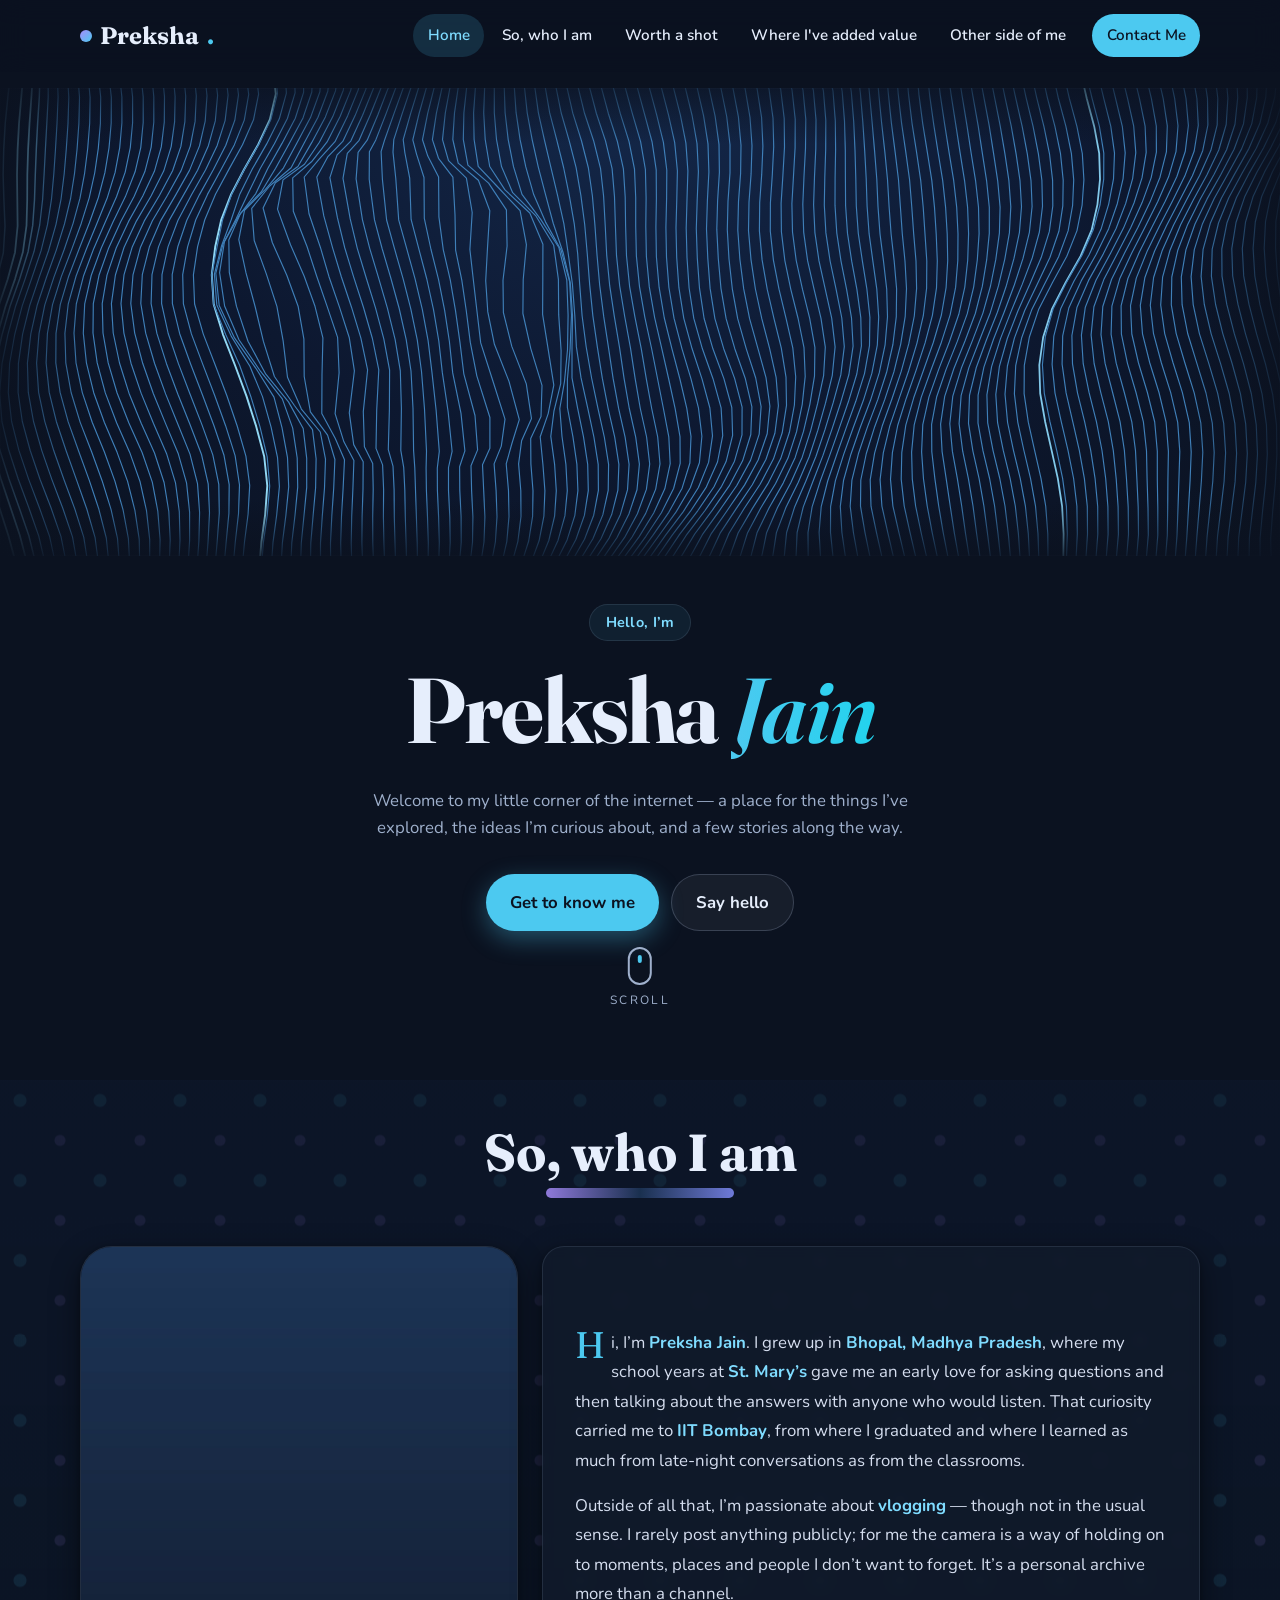
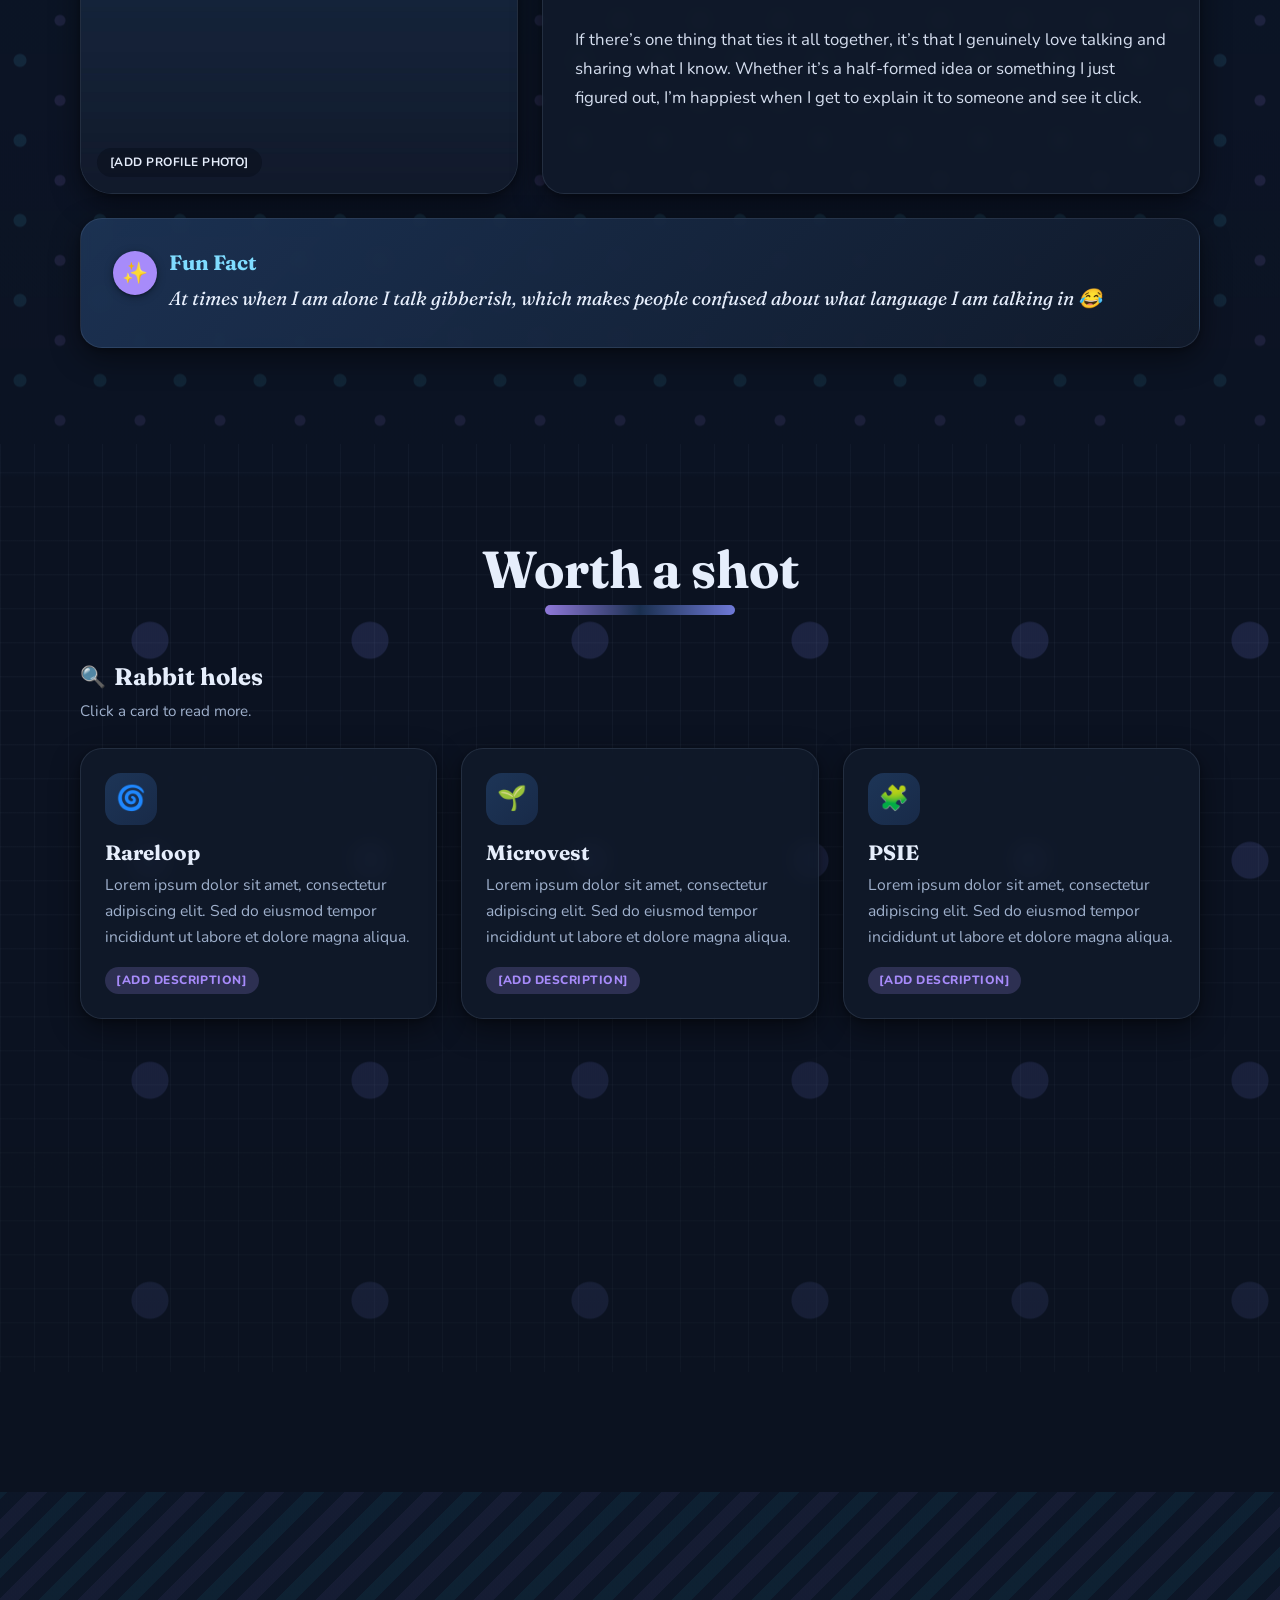
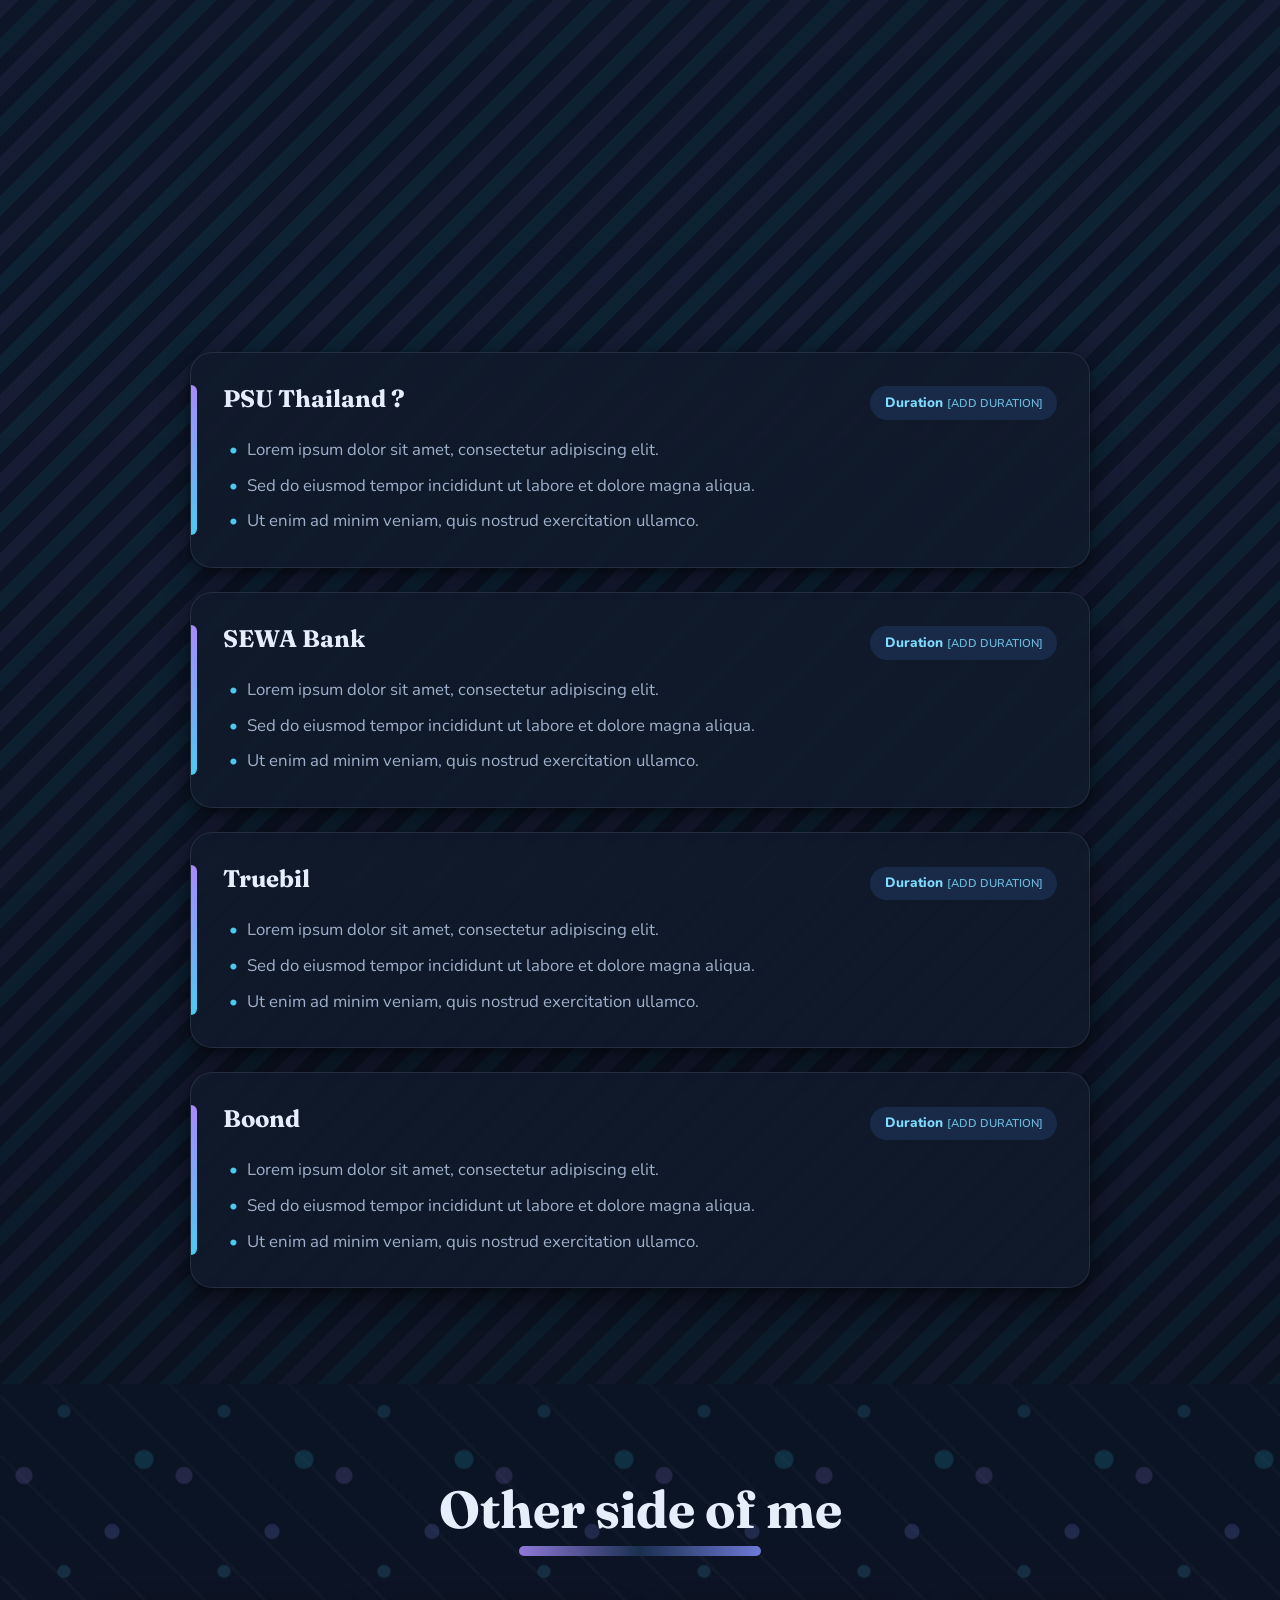
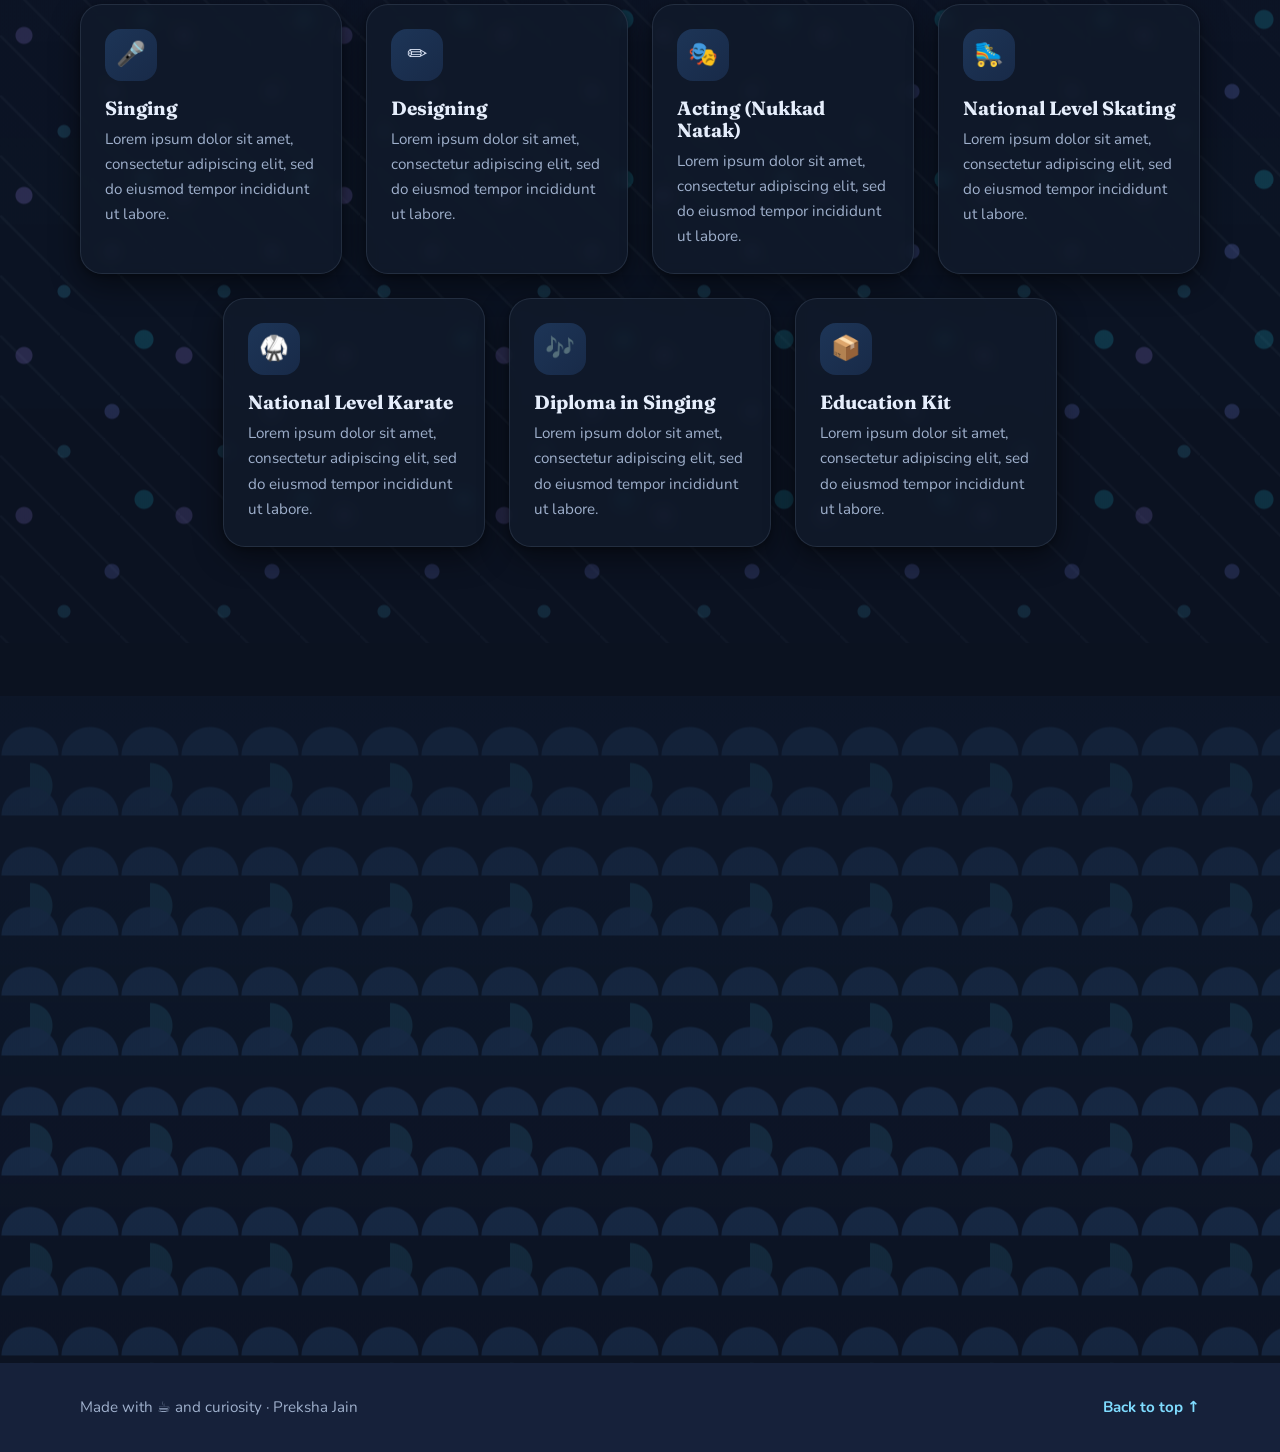
==== index.html @ c7e9fff9 "add changes" ====
<!DOCTYPE html>
<html lang="en" class="no-js">
<head>
  <meta charset="UTF-8" />
  <meta name="viewport" content="width=device-width, initial-scale=1.0" />
  <title>Preksha Jain | Personal Portfolio</title>
  <meta name="description" content="Personal portfolio of Preksha Jain — exploring ideas, experiences, achievements, hobbies, and interests." />
  <meta name="theme-color" content="#0b1220" />

  <!-- Fonts: Fraunces (display) + Nunito (body). Remove these two lines to go fully offline (system fonts are the fallback). -->
  <link rel="preconnect" href="https://fonts.googleapis.com" />
  <link href="https://fonts.googleapis.com/css2?family=Fraunces:ital,opsz,wght@0,9..144,500;0,9..144,700;1,9..144,600&family=Nunito:wght@400;600;700;800&display=swap" rel="stylesheet" />

  <link rel="stylesheet" href="css/style.css" />
</head>
<body>

  <a class="skip-link" href="#about">Skip to content</a>

  <!-- ================= NAVBAR ================= -->
  <header class="navbar" id="navbar">
    <nav class="navbar__inner container" aria-label="Primary">
      <a class="navbar__brand" href="#home">
        <span class="navbar__dot" aria-hidden="true"></span>
        Preksha<span class="navbar__brand-accent">.</span>
      </a>

      <button class="navbar__toggle" id="navToggle" type="button"
              aria-controls="navMenu" aria-expanded="false" aria-label="Open menu">
        <span class="navbar__bar"></span>
        <span class="navbar__bar"></span>
        <span class="navbar__bar"></span>
      </button>

      <ul class="navbar__menu" id="navMenu">
        <li><a class="navbar__link" href="#home">Home</a></li>
        <li><a class="navbar__link" href="#about">So, who I am</a></li>
        <li><a class="navbar__link" href="#startups">Worth a shot</a></li>
        <li><a class="navbar__link" href="#work">Where I've added value</a></li>
        <li><a class="navbar__link" href="#achievements">Other side of me</a></li>
        <li><a class="navbar__link navbar__link--cta" href="#contact">Contact Me</a></li>
      </ul>
    </nav>
  </header>

  <main id="main">

    <!-- ================= HERO ================= -->
    <section class="hero" id="home" aria-labelledby="hero-title">
      <!--
        Interactive wave. The SVG lines are generated + animated by js/script.js
        (module 7). Colour/stroke/density are tunable via CSS variables on .hero-wave.
      -->
      <div class="hero-wave" id="heroWave" aria-hidden="true">
        <svg class="hero-wave__svg" id="heroWaveSvg" preserveAspectRatio="none"></svg>
      </div>

      <div class="hero__content container">
        <p class="hero__eyebrow">Hello, I’m</p>
        <h1 class="hero__title" id="hero-title">Preksha <span class="hero__title-accent">Jain</span></h1>
        <p class="hero__intro">
          <!-- [ADD SHORT INTRODUCTION] -->
          Welcome to my little corner of the internet — a place for the things I’ve explored,
          the ideas I’m curious about, and a few stories along the way.
        </p>
        <div class="hero__actions">
          <a class="btn btn--primary" href="#about">Get to know me</a>
          <a class="btn btn--ghost" href="#contact">Say hello</a>
        </div>
      </div>

      <a class="hero__scroll" href="#about" aria-label="Scroll down to About Me">
        <span class="hero__scroll-mouse" aria-hidden="true"><span></span></span>
        <span class="hero__scroll-text">scroll</span>
      </a>
    </section>

    <!-- ================= ABOUT ================= -->
    <section class="section section--about" id="about" aria-labelledby="about-title">
      <!-- Background: assets/images/about-bg.jpg (CSS pattern fallback underneath) -->
      <div class="section__bg" data-parallax="0.18" aria-hidden="true"></div>

      <div class="container">
        <header class="section__header reveal">
          <h2 class="section__title" id="about-title">So, who I am</h2>
        </header>

        <div class="about__grid">
          <!-- Replace assets/images/profile.jpg with your photo -->
          <figure class="card about__photo reveal">
            <img src="assets/images/profile.jpg" alt="Portrait of Preksha Jain" loading="lazy" />
            <figcaption class="about__photo-tag">[ADD PROFILE PHOTO]</figcaption>
          </figure>

          <div class="card about__details reveal reveal--delay-1">
            <!-- About paragraph. Edit freely; keep it personal rather than resume-like. -->
            <p class="about__para">
              Hi, I’m <strong>Preksha Jain</strong>. I grew up in <strong>Bhopal, Madhya Pradesh</strong>,
              where my school years at <strong>St. Mary’s</strong> gave me an early love for asking questions
              and then talking about the answers with anyone who would listen. That curiosity carried me to
              <strong>IIT Bombay</strong>, from where I graduated and where I learned as much from late-night
              conversations as from the classrooms.
            </p>
            <p class="about__para">
              Outside of all that, I’m passionate about <strong>vlogging</strong> — though not in the usual
              sense. I rarely post anything publicly; for me the camera is a way of holding on to moments,
              places and people I don’t want to forget. It’s a personal archive more than a channel.
            </p>
            <p class="about__para">
              If there’s one thing that ties it all together, it’s that I genuinely love talking and
              sharing what I know. Whether it’s a half-formed idea or something I just figured out, I’m
              happiest when I get to explain it to someone and see it click.
            </p>
          </div>

          <aside class="card about__funfact reveal reveal--delay-2" aria-labelledby="funfact-title">
            <div class="about__funfact-badge" aria-hidden="true">✨</div>
            <h3 class="about__funfact-title" id="funfact-title">Fun Fact</h3>
            <blockquote class="about__funfact-quote">
              At times when I am alone I talk gibberish, which makes people confused about what language I am talking in 😂
            </blockquote>
          </aside>
        </div>
      </div>
    </section>

    <!-- ================= STARTUP IDEAS ================= -->
    <section class="section section--startups" id="startups" aria-labelledby="startups-title">
      <!-- Background: assets/images/startup-bg.jpg -->
      <div class="section__bg" data-parallax="0.18" aria-hidden="true"></div>

      <div class="container">
        <header class="section__header reveal">
          <h2 class="section__title" id="startups-title">Worth a shot</h2>
        </header>

        <!-- A. Explored ideas (expandable) -->
        <div class="startups__group reveal">
          <h3 class="startups__subtitle">
            <span class="startups__subtitle-icon" aria-hidden="true">🔍</span> Rabbit holes
          </h3>
          <p class="startups__hint">Click a card to read more.</p>

          <div class="startups__grid startups__grid--explored" id="exploredGrid">
            <!-- To edit: change the name and the description text below -->
            <article class="card idea-card idea-card--expandable" data-expandable tabindex="0"
                     aria-expanded="false" aria-label="Rareloop — open details">
              <div class="idea-card__emoji" aria-hidden="true">🌀</div>
              <h4 class="idea-card__title">Rareloop</h4>
              <p class="idea-card__desc">
                Lorem ipsum dolor sit amet, consectetur adipiscing elit. Sed do eiusmod tempor incididunt ut labore et dolore magna aliqua.
              </p>
              <p class="idea-card__more">
                <!-- [ADD DESCRIPTION] — extra detail shown only when expanded -->
                Ut enim ad minim veniam, quis nostrud exercitation ullamco laboris nisi ut aliquip ex ea commodo consequat. Duis aute irure dolor in reprehenderit in voluptate velit esse cillum dolore.
              </p>
              <span class="idea-card__tag">[ADD DESCRIPTION]</span>
              <button class="idea-card__close" type="button" aria-label="Close">×</button>
            </article>

            <article class="card idea-card idea-card--expandable" data-expandable tabindex="0"
                     aria-expanded="false" aria-label="Microvest — open details">
              <div class="idea-card__emoji" aria-hidden="true">🌱</div>
              <h4 class="idea-card__title">Microvest</h4>
              <p class="idea-card__desc">
                Lorem ipsum dolor sit amet, consectetur adipiscing elit. Sed do eiusmod tempor incididunt ut labore et dolore magna aliqua.
              </p>
              <p class="idea-card__more">
                Ut enim ad minim veniam, quis nostrud exercitation ullamco laboris nisi ut aliquip ex ea commodo consequat. Duis aute irure dolor in reprehenderit in voluptate velit esse cillum dolore.
              </p>
              <span class="idea-card__tag">[ADD DESCRIPTION]</span>
              <button class="idea-card__close" type="button" aria-label="Close">×</button>
            </article>

            <article class="card idea-card idea-card--expandable" data-expandable tabindex="0"
                     aria-expanded="false" aria-label="PSIE — open details">
              <div class="idea-card__emoji" aria-hidden="true">🧩</div>
              <h4 class="idea-card__title">PSIE</h4>
              <p class="idea-card__desc">
                Lorem ipsum dolor sit amet, consectetur adipiscing elit. Sed do eiusmod tempor incididunt ut labore et dolore magna aliqua.
              </p>
              <p class="idea-card__more">
                Ut enim ad minim veniam, quis nostrud exercitation ullamco laboris nisi ut aliquip ex ea commodo consequat. Duis aute irure dolor in reprehenderit in voluptate velit esse cillum dolore.
              </p>
              <span class="idea-card__tag">[ADD DESCRIPTION]</span>
              <button class="idea-card__close" type="button" aria-label="Close">×</button>
            </article>
          </div>
        </div>

        <!-- B. Curious about (simple hover) -->
        <div class="startups__group reveal reveal--delay-1">
          <h3 class="startups__subtitle">
            <span class="startups__subtitle-icon" aria-hidden="true">💭</span> What if
          </h3>

          <div class="startups__grid startups__grid--curious">
            <article class="card idea-card idea-card--simple">
              <div class="idea-card__emoji" aria-hidden="true">🛸</div>
              <h4 class="idea-card__title">DroneX</h4>
              <p class="idea-card__desc">Lorem ipsum dolor sit amet, consectetur adipiscing elit, sed do eiusmod tempor.</p>
            </article>
            <article class="card idea-card idea-card--simple">
              <div class="idea-card__emoji" aria-hidden="true">🤝</div>
              <h4 class="idea-card__title">Surrogate</h4>
              <p class="idea-card__desc">Lorem ipsum dolor sit amet, consectetur adipiscing elit, sed do eiusmod tempor.</p>
            </article>
            <article class="card idea-card idea-card--simple">
              <div class="idea-card__emoji" aria-hidden="true">⚡</div>
              <h4 class="idea-card__title">Piezo Tiles</h4>
              <p class="idea-card__desc">Lorem ipsum dolor sit amet, consectetur adipiscing elit, sed do eiusmod tempor.</p>
            </article>
            <article class="card idea-card idea-card--simple">
              <div class="idea-card__emoji" aria-hidden="true">🚶‍♀️</div>
              <h4 class="idea-card__title">Walk and Earn</h4>
              <p class="idea-card__desc">Lorem ipsum dolor sit amet, consectetur adipiscing elit, sed do eiusmod tempor.</p>
            </article>
            <article class="card idea-card idea-card--simple">
              <div class="idea-card__emoji" aria-hidden="true">🚗</div>
              <h4 class="idea-card__title">Flying Car</h4>
              <p class="idea-card__desc">Lorem ipsum dolor sit amet, consectetur adipiscing elit, sed do eiusmod tempor.</p>
            </article>
          </div>
        </div>
      </div>

      <!-- Dim overlay for expanded cards -->
      <div class="overlay" id="overlay" hidden></div>
    </section>

    <!-- ================= WORK EXPERIENCE ================= -->
    <section class="section section--work" id="work" aria-labelledby="work-title">
      <!-- Background: assets/images/work-bg.jpg -->
      <div class="section__bg" data-parallax="0.18" aria-hidden="true"></div>

      <div class="container container--narrow">
        <header class="section__header reveal">
          <h2 class="section__title" id="work-title">Where I've added value</h2>
        </header>

        <ol class="work__list">
          <!-- To edit each entry: change the company name, the [ADD DURATION] text, and the bullet points -->
          <li class="card work-card reveal">
            <div class="work-card__head">
              <h3 class="work-card__company">Axxela</h3>
              <span class="work-card__duration">Duration <small>[ADD DURATION]</small></span>
            </div>
            <ul class="work-card__points">
              <li>Lorem ipsum dolor sit amet, consectetur adipiscing elit.</li>
              <li>Sed do eiusmod tempor incididunt ut labore et dolore magna aliqua.</li>
              <li>Ut enim ad minim veniam, quis nostrud exercitation ullamco.</li>
            </ul>
          </li>

          <li class="card work-card reveal reveal--delay-1">
            <div class="work-card__head">
              <h3 class="work-card__company">PSU Thailand ?</h3>
              <span class="work-card__duration">Duration <small>[ADD DURATION]</small></span>
            </div>
            <ul class="work-card__points">
              <li>Lorem ipsum dolor sit amet, consectetur adipiscing elit.</li>
              <li>Sed do eiusmod tempor incididunt ut labore et dolore magna aliqua.</li>
              <li>Ut enim ad minim veniam, quis nostrud exercitation ullamco.</li>
            </ul>
          </li>

          <li class="card work-card reveal reveal--delay-2">
            <div class="work-card__head">
              <h3 class="work-card__company">SEWA Bank</h3>
              <span class="work-card__duration">Duration <small>[ADD DURATION]</small></span>
            </div>
            <ul class="work-card__points">
              <li>Lorem ipsum dolor sit amet, consectetur adipiscing elit.</li>
              <li>Sed do eiusmod tempor incididunt ut labore et dolore magna aliqua.</li>
              <li>Ut enim ad minim veniam, quis nostrud exercitation ullamco.</li>
            </ul>
          </li>

          <li class="card work-card reveal">
            <div class="work-card__head">
              <h3 class="work-card__company">Truebil</h3>
              <span class="work-card__duration">Duration <small>[ADD DURATION]</small></span>
            </div>
            <ul class="work-card__points">
              <li>Lorem ipsum dolor sit amet, consectetur adipiscing elit.</li>
              <li>Sed do eiusmod tempor incididunt ut labore et dolore magna aliqua.</li>
              <li>Ut enim ad minim veniam, quis nostrud exercitation ullamco.</li>
            </ul>
          </li>

          <li class="card work-card reveal reveal--delay-1">
            <div class="work-card__head">
              <h3 class="work-card__company">Boond</h3>
              <span class="work-card__duration">Duration <small>[ADD DURATION]</small></span>
            </div>
            <ul class="work-card__points">
              <li>Lorem ipsum dolor sit amet, consectetur adipiscing elit.</li>
              <li>Sed do eiusmod tempor incididunt ut labore et dolore magna aliqua.</li>
              <li>Ut enim ad minim veniam, quis nostrud exercitation ullamco.</li>
            </ul>
          </li>
        </ol>
      </div>
    </section>

    <!-- ================= ACHIEVEMENTS & HOBBIES ================= -->
    <section class="section section--achievements" id="achievements" aria-labelledby="achievements-title">
      <!-- Background: assets/images/achievements-bg.jpg -->
      <div class="section__bg" data-parallax="0.18" aria-hidden="true"></div>

      <div class="container">
        <header class="section__header reveal">
          <h2 class="section__title" id="achievements-title">Other side of me</h2>
        </header>

        <!-- 7 cards. To edit: change the emoji, title, and the Lorem Ipsum description. -->
        <div class="ach__grid">
          <article class="card ach-card reveal">
            <div class="ach-card__emoji" aria-hidden="true">🎤</div>
            <h3 class="ach-card__title">Singing</h3>
            <p class="ach-card__desc">Lorem ipsum dolor sit amet, consectetur adipiscing elit, sed do eiusmod tempor incididunt ut labore.</p>
          </article>
          <article class="card ach-card reveal reveal--delay-1">
            <div class="ach-card__emoji" aria-hidden="true">✏️</div>
            <h3 class="ach-card__title">Designing</h3>
            <p class="ach-card__desc">Lorem ipsum dolor sit amet, consectetur adipiscing elit, sed do eiusmod tempor incididunt ut labore.</p>
          </article>
          <article class="card ach-card reveal reveal--delay-2">
            <div class="ach-card__emoji" aria-hidden="true">🎭</div>
            <h3 class="ach-card__title">Acting (Nukkad Natak)</h3>
            <p class="ach-card__desc">Lorem ipsum dolor sit amet, consectetur adipiscing elit, sed do eiusmod tempor incididunt ut labore.</p>
          </article>
          <article class="card ach-card reveal">
            <div class="ach-card__emoji" aria-hidden="true">🛼</div>
            <h3 class="ach-card__title">National Level Skating</h3>
            <p class="ach-card__desc">Lorem ipsum dolor sit amet, consectetur adipiscing elit, sed do eiusmod tempor incididunt ut labore.</p>
          </article>
          <article class="card ach-card reveal reveal--delay-1">
            <div class="ach-card__emoji" aria-hidden="true">🥋</div>
            <h3 class="ach-card__title">National Level Karate</h3>
            <p class="ach-card__desc">Lorem ipsum dolor sit amet, consectetur adipiscing elit, sed do eiusmod tempor incididunt ut labore.</p>
          </article>
          <article class="card ach-card reveal reveal--delay-2">
            <div class="ach-card__emoji" aria-hidden="true">🎶</div>
            <h3 class="ach-card__title">Diploma in Singing</h3>
            <p class="ach-card__desc">Lorem ipsum dolor sit amet, consectetur adipiscing elit, sed do eiusmod tempor incididunt ut labore.</p>
          </article>
          <article class="card ach-card reveal">
            <div class="ach-card__emoji" aria-hidden="true">📦</div>
            <h3 class="ach-card__title">Education Kit</h3>
            <p class="ach-card__desc">Lorem ipsum dolor sit amet, consectetur adipiscing elit, sed do eiusmod tempor incididunt ut labore.</p>
          </article>
        </div>
      </div>
    </section>

    <!-- ================= CONTACT ================= -->
    <section class="section section--contact" id="contact" aria-labelledby="contact-title">
      <!-- Background: assets/images/contact-bg.jpg -->
      <div class="section__bg" data-parallax="0.18" aria-hidden="true"></div>

      <div class="container">
        <header class="section__header reveal">
          <h2 class="section__title" id="contact-title">Contact Me</h2>
        </header>

        <!--
          CONTACT PLACEHOLDERS — replace these:
            Phone:     href="tel:+91XXXXXXXXXX"  and the visible "+91-XXXXXXXXXX"
            LinkedIn:  href="#"  -> your LinkedIn URL
            Gmail:     the "to=email@example.com" part of the Gmail compose URL, and the visible text
            Instagram: href="#"  -> your Instagram URL
        -->
        <div class="contact__grid">
          <a class="card contact-card reveal" href="tel:+91XXXXXXXXXX" aria-label="Call Preksha: [ADD CONTACT NUMBER]">
            <span class="contact-card__icon" aria-hidden="true">📞</span>
            <span class="contact-card__title">Contact Number</span>
            <span class="contact-card__value">+91-8962330329</span>
            <span class="contact-card__cta">Call me <span aria-hidden="true">→</span></span>
          </a>

          <a class="card contact-card reveal reveal--delay-1" href="#" target="_blank" rel="noopener noreferrer"
             data-placeholder-link aria-label="LinkedIn profile: [ADD LINKEDIN URL]">
            <span class="contact-card__icon contact-card__icon--linkedin" aria-hidden="true">in</span>
            <span class="contact-card__title">LinkedIn</span>
            <span class="contact-card__value">https://www.linkedin.com/in/preksha0369/</span>
            <span class="contact-card__cta">View Profile <span aria-hidden="true">→</span></span>
          </a>

          <a class="card contact-card reveal reveal--delay-1" target="_blank" rel="noopener noreferrer"
             href="https://mail.google.com/mail/?view=cm&fs=1&to=prekshajain0369@gmail.com&su=Hello%20Preksha"
             <!-- data-mailto="mailto:prekshajain0369@gmail.com?subject=Hello%20Preksha"  -->
             aria-label="Email Preksha: [ADD EMAIL]">
            <span class="contact-card__icon" aria-hidden="true">✉️</span>
            <span class="contact-card__title">Gmail</span>
            <span class="contact-card__value">prekshajain0369@gmail.com</span>
            <span class="contact-card__cta">Write to me <span aria-hidden="true">→</span></span>
          </a>

          <a class="card contact-card reveal reveal--delay-2" href="#" target="_blank" rel="noopener noreferrer"
             data-placeholder-link aria-label="Instagram profile: [ADD INSTAGRAM URL]">
            <span class="contact-card__icon contact-card__icon--instagram" aria-hidden="true">◎</span>
            <span class="contact-card__title">Instagram</span>
            <span class="contact-card__value">https://www.instagram.com/prekshajain.0369</span>
            <span class="contact-card__cta">View Profile <span aria-hidden="true">→</span></span>
          </a>
        </div>
      </div>
    </section>

  </main>

  <footer class="footer">
    <div class="container footer__inner">
      <p>Made with <span aria-hidden="true">☕</span><span class="sr-only">coffee</span> and curiosity · Preksha Jain</p>
      <a class="footer__top" href="#home">Back to top ↑</a>
    </div>
  </footer>

  <script src="js/script.js"></script>
</body>
</html>
---- css/style.css ----
/* =========================================================
   Preksha Jain — Personal Portfolio
   style.css

   Table of contents
   1. Design tokens (CSS variables)
   2. Base / reset
   3. Utilities (container, card, buttons, reveal)
   4. Navbar
   5. Hero
   6. Sections + backgrounds (patterns + image slots)
   7. About
   8. Startup Ideas (incl. expanded card + overlay)
   9. Work Experience
   10. Achievements & Hobbies
   11. Contact
   12. Footer
   13. Responsive
   14. Reduced motion
   ========================================================= */


/* ---------------------------------------------------------
   1. DESIGN TOKENS
   Change colors / spacing / radii here to re-theme the site.
   --------------------------------------------------------- */
:root {
  /* Cold, dark palette (variable names kept for compatibility) */
  --cream:        #0b1220;   /* page background: deep navy */
  --offwhite:     #111a2b;   /* solid surface */
  --beige:        #16213a;   /* raised surface / footer */
  --peach:        #1d3557;   /* soft accent fill */
  --peach-soft:   #182a48;   /* softer accent fill */
  --terracotta:   #4cc9f0;   /* primary accent: icy cyan */
  --terracotta-d: #7fdcff;   /* accent, lighter (for text on dark) */
  --yellow:       #a78bfa;   /* secondary accent: soft violet */
  --orange:       #22d3ee;   /* teal-cyan */
  --pink:         #818cf8;   /* periwinkle */
  --brown:        #e6eefc;   /* heading text: frost white */
  --brown-soft:   #9fb0cc;   /* muted text: steel blue-grey */
  --ink:          #d5deef;   /* body text */

  /* Semantic */
  --bg:            var(--cream);
  --surface:       rgba(17, 26, 43, 0.86);
  --surface-solid: var(--offwhite);
  --text:          var(--ink);
  --text-muted:    var(--brown-soft);
  --accent:        var(--terracotta);
  --accent-2:      var(--yellow);
  --accent-3:      var(--pink);
  --border:        rgba(159, 176, 204, 0.14);

  /* Shadows (deep, cool) */
  --shadow-sm: 0 2px 8px rgba(0, 0, 0, 0.35), 0 1px 2px rgba(0, 0, 0, 0.3);
  --shadow-md: 0 10px 30px rgba(0, 0, 0, 0.45), 0 2px 6px rgba(0, 0, 0, 0.3);
  --shadow-lg: 0 24px 60px rgba(0, 0, 0, 0.6), 0 0 0 1px rgba(76, 201, 240, 0.12);

  /* Shape */
  --radius-sm: 12px;
  --radius:    22px;
  --radius-lg: 32px;
  --radius-pill: 999px;

  /* Spacing scale */
  --space-1: 0.25rem;
  --space-2: 0.5rem;
  --space-3: 0.75rem;
  --space-4: 1rem;
  --space-5: 1.5rem;
  --space-6: 2rem;
  --space-7: 3rem;
  --space-8: 4.5rem;
  --space-9: 6rem;

  /* Layout */
  --container: 1120px;
  --container-narrow: 900px;
  --nav-height: 72px;

  /* Type */
  --font-display: "Fraunces", "Georgia", "Times New Roman", serif;
  --font-body:    "Nunito", system-ui, -apple-system, "Segoe UI", Roboto, sans-serif;

  /* Motion */
  --ease: cubic-bezier(0.22, 1, 0.36, 1);
  --dur-fast: 180ms;
  --dur: 320ms;
  --dur-slow: 600ms;
}


/* ---------------------------------------------------------
   2. BASE
   --------------------------------------------------------- */
*, *::before, *::after { box-sizing: border-box; }

html {
  scroll-behavior: smooth;
  /* keeps sticky navbar from covering section headings on anchor jumps */
  scroll-padding-top: calc(var(--nav-height) + 12px);
  -webkit-text-size-adjust: 100%;
}

body {
  margin: 0;
  font-family: var(--font-body);
  font-size: 1.05rem;
  line-height: 1.65;
  color: var(--text);
  background: var(--bg);
  overflow-x: hidden; /* guards against any parallax overshoot */
}

img { max-width: 100%; display: block; }
a { color: inherit; text-decoration: none; }
ul, ol { margin: 0; padding: 0; }
h1, h2, h3, h4 { margin: 0; font-family: var(--font-display); line-height: 1.15; color: var(--brown); }
p { margin: 0; }
button { font: inherit; color: inherit; cursor: pointer; }

:focus-visible {
  outline: 3px solid var(--terracotta);
  outline-offset: 3px;
  border-radius: 6px;
}

.sr-only {
  position: absolute; width: 1px; height: 1px; padding: 0; margin: -1px;
  overflow: hidden; clip: rect(0, 0, 0, 0); white-space: nowrap; border: 0;
}

.skip-link {
  position: absolute; top: -100px; left: var(--space-4);
  background: var(--accent); color: #0b1220; padding: 0.6rem 1rem;
  border-radius: var(--radius-sm); z-index: 1000;
}
.skip-link:focus { top: var(--space-4); }


/* ---------------------------------------------------------
   3. UTILITIES
   --------------------------------------------------------- */
.container {
  width: min(100% - 2 * var(--space-5), var(--container));
  margin-inline: auto;
}
.container--narrow { max-width: var(--container-narrow); }

.card {
  background: var(--surface);
  border: 1px solid var(--border);
  border-radius: var(--radius);
  box-shadow: var(--shadow-md);
  backdrop-filter: blur(6px);
  -webkit-backdrop-filter: blur(6px);
}

.btn {
  display: inline-flex; align-items: center; gap: 0.5rem;
  padding: 0.85rem 1.5rem;
  border-radius: var(--radius-pill);
  font-weight: 700;
  transition: transform var(--dur) var(--ease), box-shadow var(--dur) var(--ease), background var(--dur);
}
.btn:hover { transform: translateY(-2px); }
.btn--primary {
  background: var(--accent); color: #0b1220;
  box-shadow: 0 8px 24px rgba(76, 201, 240, 0.35);
}
.btn--primary:hover { background: var(--terracotta-d); color: #0b1220; }
.btn--ghost {
  background: rgba(255, 255, 255, 0.05); color: var(--brown);
  border: 1.5px solid rgba(159, 176, 204, 0.25);
}
.btn--ghost:hover { background: rgba(255, 255, 255, 0.10); }

/* Fade-in on scroll (toggled by IntersectionObserver in script.js) */
.reveal {
  opacity: 0;
  transform: translateY(26px);
  transition: opacity var(--dur-slow) var(--ease), transform var(--dur-slow) var(--ease);
}
.reveal--delay-1 { transition-delay: 90ms; }
.reveal--delay-2 { transition-delay: 180ms; }
.reveal.is-visible { opacity: 1; transform: none; }
/* If JS fails, still show content */
.no-js .reveal { opacity: 1; transform: none; }


/* ---------------------------------------------------------
   4. NAVBAR
   --------------------------------------------------------- */
.navbar {
  position: fixed; inset: 0 0 auto 0;
  height: var(--nav-height);
  z-index: 900;
  background: rgba(11, 18, 32, 0.6);
  backdrop-filter: blur(14px);
  -webkit-backdrop-filter: blur(14px);
  border-bottom: 1px solid transparent;
  transition: background var(--dur), box-shadow var(--dur), border-color var(--dur);
}
.navbar.is-scrolled {
  background: rgba(11, 18, 32, 0.88);
  border-bottom-color: var(--border);
  box-shadow: var(--shadow-sm);
}
.navbar__inner {
  height: 100%;
  display: flex; align-items: center; justify-content: space-between; gap: var(--space-4);
}
.navbar__brand {
  font-family: var(--font-display); font-weight: 700; font-size: 1.5rem;
  color: var(--brown); display: inline-flex; align-items: center; gap: 0.5rem;
}
.navbar__dot {
  width: 12px; height: 12px; border-radius: 50%;
  background: linear-gradient(135deg, var(--yellow), var(--terracotta));
}
.navbar__brand-accent { color: var(--accent); }

.navbar__menu {
  display: flex; align-items: center; gap: 0.25rem; list-style: none;
}
.navbar__link {
  display: inline-block; padding: 0.55rem 0.9rem;
  border-radius: var(--radius-pill);
  font-weight: 600; font-size: 0.95rem; color: var(--brown);
  transition: background var(--dur-fast), color var(--dur-fast);
}
.navbar__link:hover { background: rgba(76, 201, 240, 0.10); }
.navbar__link.is-active { background: rgba(76, 201, 240, 0.16); color: var(--terracotta-d); }
.navbar__link--cta {
  background: var(--accent); color: #0b1220; margin-left: 0.5rem;
}
.navbar__link--cta:hover, .navbar__link--cta.is-active { background: var(--terracotta-d); color: #0b1220; }

/* Hamburger (hidden on desktop) */
.navbar__toggle {
  display: none;
  width: 44px; height: 44px; padding: 0;
  border: 0; border-radius: var(--radius-sm);
  background: rgba(255,255,255,0.06);
  flex-direction: column; align-items: center; justify-content: center; gap: 5px;
}
.navbar__bar {
  width: 22px; height: 2.5px; border-radius: 2px; background: var(--brown);
  transition: transform var(--dur) var(--ease), opacity var(--dur);
}
.navbar__toggle[aria-expanded="true"] .navbar__bar:nth-child(1) { transform: translateY(7.5px) rotate(45deg); }
.navbar__toggle[aria-expanded="true"] .navbar__bar:nth-child(2) { opacity: 0; }
.navbar__toggle[aria-expanded="true"] .navbar__bar:nth-child(3) { transform: translateY(-7.5px) rotate(-45deg); }


/* ---------------------------------------------------------
   5. HERO
   --------------------------------------------------------- */
.hero {
  position: relative;
  min-height: 100svh;
  display: flex; flex-direction: column; align-items: center;
  /* navbar sits above; wave starts right under it */
  padding: calc(var(--nav-height) + var(--space-4)) 0 var(--space-9);
  overflow: hidden;
  isolation: isolate;
  background: var(--cream);
}

/* --- Interactive wave (lines are generated by JS) --- */
.hero-wave {
  /* Tunables read by js/script.js */
  --wave-stroke: #3f7fb8;     /* cold steel blue — clear on navy */
  --wave-stroke-hi: #9fe8ff;  /* icy cyan glow for random bright lines / travellers */
  --wave-stroke-width: 1.15;
  --wave-events: 1;           /* random ripples/dark lines/travellers: 0 = off, 2 = busier */
  --wave-gap-x: 10;         /* px between lines (desktop) */
  --wave-gap-y: 28;         /* px between points along a line */
  --wave-motion: 1;         /* continuous-motion amplitude multiplier */

  position: relative;
  width: 100%;              /* full-bleed, edge to edge */
  height: clamp(280px, 52vh, 620px);
  overflow: hidden;
  background: radial-gradient(ellipse at 50% 0%, #14284a 0%, #0d1830 55%, #0b1220 100%);
  box-shadow: inset 0 0 0 1px rgba(159,176,204,0.08);
  cursor: crosshair;
  touch-action: pan-y; /* don't block vertical scrolling on touch */
}
.hero-wave__svg {
  position: absolute; inset: 0;
  width: 100%; height: 100%;
  display: block;
  fill: none;
  stroke: var(--wave-stroke);
  stroke-width: var(--wave-stroke-width);
  stroke-linecap: round;
  stroke-linejoin: round;
}
.hero-wave__line { transition: stroke 260ms linear, stroke-width 260ms linear; }
/* soft fade at the edges so the lines don't end abruptly */
.hero-wave::after {
  content: "";
  position: absolute; inset: 0; pointer-events: none;
  background:
    linear-gradient(90deg, rgba(11,18,32,0.9), transparent 7%, transparent 93%, rgba(11,18,32,0.9)),
    linear-gradient(180deg, rgba(11,18,32,0.7), transparent 12%, transparent 88%, rgba(11,18,32,0.85));
}

.hero__content {
  text-align: center; max-width: 760px;
  margin-top: var(--space-7);
}
.hero__eyebrow {
  display: inline-block; padding: 0.35rem 1rem;
  border-radius: var(--radius-pill);
  background: rgba(76,201,240,0.08); border: 1px solid var(--border);
  font-weight: 700; font-size: 0.9rem; color: var(--terracotta-d);
  letter-spacing: 0.02em;
}
.hero__title {
  font-size: clamp(3rem, 8vw, 5.75rem);
  font-weight: 700; margin-top: var(--space-4);
  letter-spacing: -0.02em;
}
.hero__title-accent {
  font-style: italic; font-weight: 600;
  background: linear-gradient(90deg, var(--terracotta), var(--orange));
  -webkit-background-clip: text; background-clip: text; color: transparent;
}
.hero__tagline {
  margin-top: var(--space-3);
  font-family: var(--font-display); font-style: italic;
  font-size: clamp(1.15rem, 2.4vw, 1.5rem); color: var(--brown-soft);
}
.hero__intro {
  margin: var(--space-5) auto 0; max-width: 560px; color: var(--text-muted);
}
.hero__actions {
  margin-top: var(--space-6); display: flex; gap: var(--space-3); justify-content: center; flex-wrap: wrap;
}

.hero__scroll {
  position: absolute; bottom: var(--space-4); left: 50%; transform: translateX(-50%);
  display: flex; flex-direction: column; align-items: center; gap: 0.4rem;
  color: var(--brown-soft); font-size: 0.75rem; letter-spacing: 0.2em; text-transform: uppercase;
}
.hero__scroll-mouse {
  width: 24px; height: 38px; border: 2px solid var(--brown-soft); border-radius: 14px;
  display: flex; justify-content: center; padding-top: 6px;
}
.hero__scroll-mouse span {
  width: 4px; height: 8px; border-radius: 2px; background: var(--terracotta);
  animation: scroll-dot 1.6s var(--ease) infinite;
}
@keyframes scroll-dot {
  0%   { transform: translateY(0); opacity: 1; }
  70%  { transform: translateY(12px); opacity: 0; }
  100% { transform: translateY(0); opacity: 0; }
}


/* ---------------------------------------------------------
   6. SECTIONS + BACKGROUNDS
   Each section has a .section__bg layer that:
     - shows a CSS-generated pattern as fallback, and
     - loads an image from assets/images/*-bg.jpg on top (via background-image).
   Replace the jpgs to change the look; the pattern remains beneath as a safety net.
   --------------------------------------------------------- */
.section {
  position: relative;
  padding: var(--space-9) 0;
  min-height: 80vh;
  overflow: hidden;
  isolation: isolate;
}
.section__bg {
  position: absolute; inset: -14% 0;   /* oversize so parallax never reveals gaps */
  z-index: -1;
  background-size: 480px 480px, auto;
  background-repeat: repeat;
  will-change: transform;
}
/* Readability veil on top of every background */
.section__bg::after {
  content: "";
  position: absolute; inset: 0;
  background: linear-gradient(180deg, rgba(11,18,32,0.55), rgba(11,18,32,0.3) 50%, rgba(11,18,32,0.55));
}

.section__header {
  display: flex; flex-direction: column; align-items: center;
  text-align: center; margin-bottom: var(--space-7);
}
.section__kicker {
  display: inline-block; margin-bottom: var(--space-3);
  /* always on its own line above the title */
  align-self: center;
  padding: 0.3rem 0.9rem; border-radius: var(--radius-pill);
  background: rgba(76,201,240,0.08); border: 1px solid var(--border);
  font-size: 0.8rem; font-weight: 800; letter-spacing: 0.08em; text-transform: uppercase;
  color: var(--terracotta-d);
}
.section__title {
  font-size: clamp(2.1rem, 5vw, 3.25rem);
  font-weight: 700;
  position: relative; display: inline-block;
}
/* playful underline scribble */
.section__title::after {
  content: "";
  display: block; height: 10px; margin: 0.35rem auto 0; width: 60%;
  border-radius: var(--radius-pill);
  background: linear-gradient(90deg, var(--yellow), var(--peach), var(--pink));
  opacity: 0.85;
}
.section__lead { margin-top: var(--space-4); color: var(--text-muted); }

/*
   Layer order (first = on top): CSS pattern(s) ... then the image at the bottom.
   The shipped *-bg.jpg files are plain warm gradients, so the patterns show through.
   To use ONLY your photo/pattern image, add the class "section__bg--image-only"
   to that section's .section__bg div in index.html.
*/

/* --- About: soft polka dots (peach) --- */
.section--about .section__bg {
  background-color: #0e1a30;
  background-image:
    radial-gradient(circle at 20px 20px, rgba(76,201,240,0.16) 6px, transparent 7px),
    radial-gradient(circle at 60px 60px, rgba(167,139,250,0.18) 5px, transparent 6px),
    url("../assets/images/about-bg.jpg");
  background-size: 80px 80px, 80px 80px, cover;
  background-position: 0 0, 0 0, center;
}
.section--about .section__bg--image-only { background-image: url("../assets/images/about-bg.jpg"); background-size: cover; background-position: center; }

/* --- Startups: hand-drawn grid / notebook paper --- */
.section--startups .section__bg {
  background-color: #0c1526;
  background-image:
    linear-gradient(rgba(159,176,204,0.08) 1px, transparent 1px),
    linear-gradient(90deg, rgba(159,176,204,0.08) 1px, transparent 1px),
    radial-gradient(circle, rgba(129,140,248,0.22) 18px, transparent 19px),
    url("../assets/images/startup-bg.jpg");
  background-size: 34px 34px, 34px 34px, 220px 220px, cover;
  background-position: 0 0, 0 0, 40px 60px, center;
}
.section--startups .section__bg--image-only { background-image: url("../assets/images/startup-bg.jpg"); background-size: cover; background-position: center; }

/* --- Work: diagonal candy stripes --- */
.section--work .section__bg {
  background-color: #101c33;
  background-image:
    repeating-linear-gradient(135deg,
      rgba(34,211,238,0.10) 0 14px,
      transparent 14px 28px,
      rgba(167,139,250,0.10) 28px 42px,
      transparent 42px 56px),
    url("../assets/images/work-bg.jpg");
  background-size: auto, cover;
  background-position: 0 0, center;
}
.section--work .section__bg--image-only { background-image: url("../assets/images/work-bg.jpg"); background-size: cover; background-position: center; }

/* --- Achievements: confetti / gift wrap --- */
.section--achievements .section__bg {
  background-color: #0d182c;
  background-image:
    radial-gradient(circle at 15% 25%, rgba(167,139,250,0.3) 8px, transparent 9px),
    radial-gradient(circle at 70% 60%, rgba(129,140,248,0.32) 7px, transparent 8px),
    radial-gradient(circle at 40% 85%, rgba(76,201,240,0.25) 6px, transparent 7px),
    radial-gradient(circle at 90% 15%, rgba(34,211,238,0.28) 9px, transparent 10px),
    linear-gradient(45deg, transparent 48%, rgba(159,176,204,0.07) 49%, rgba(159,176,204,0.07) 51%, transparent 52%),
    url("../assets/images/achievements-bg.jpg");
  background-size: 160px 160px, 160px 160px, 160px 160px, 160px 160px, 60px 60px, cover;
  background-position: 0 0, 0 0, 0 0, 0 0, 0 0, center;
}
.section--achievements .section__bg--image-only { background-image: url("../assets/images/achievements-bg.jpg"); background-size: cover; background-position: center; }

/* --- Contact: soft wavy scallops --- */
.section--contact .section__bg {
  background-color: #0f1b31;
  background-image:
    radial-gradient(circle at 50% 100%, rgba(29,53,87,0.9) 28px, transparent 29px),
    radial-gradient(circle at 0% 50%, rgba(76,201,240,0.18) 22px, transparent 23px),
    url("../assets/images/contact-bg.jpg");
  background-size: 60px 60px, 120px 120px, cover;
  background-position: 0 0, 30px 30px, center;
}
.section--contact .section__bg--image-only { background-image: url("../assets/images/contact-bg.jpg"); background-size: cover; background-position: center; }


/* ---------------------------------------------------------
   7. ABOUT
   Grid: [photo | details] on top, [fun fact] spanning below.
   --------------------------------------------------------- */
.about__grid {
  display: grid;
  grid-template-columns: minmax(260px, 2fr) 3fr;
  gap: var(--space-5);
}
.about__photo {
  margin: 0; position: relative; overflow: hidden;
  border-radius: var(--radius-lg);
  aspect-ratio: 4 / 5;
  transform: rotate(-1.5deg);
  transition: transform var(--dur) var(--ease);
}
.about__photo:hover { transform: rotate(0deg) scale(1.01); }
.about__photo img { width: 100%; height: 100%; object-fit: cover; }
.about__photo-tag {
  position: absolute; bottom: var(--space-4); left: var(--space-4);
  padding: 0.3rem 0.8rem; border-radius: var(--radius-pill);
  background: rgba(11,18,32,0.75); color: var(--brown); font-size: 0.75rem; font-weight: 700;
  letter-spacing: 0.04em;
}
.about__details { padding: var(--space-6); display: flex; flex-direction: column; justify-content: center; }
.about__para { color: var(--text); font-size: 1.05rem; line-height: 1.75; }
.about__para + .about__para { margin-top: var(--space-4); }
.about__para strong { color: var(--terracotta-d); font-weight: 700; }
.about__para:first-child::first-letter {
  font-family: var(--font-display); font-size: 2.2em; line-height: 0.9;
  float: left; padding-right: 0.15em; color: var(--accent);
}

.about__funfact {
  grid-column: 1 / -1;
  position: relative;
  padding: var(--space-6) var(--space-6) var(--space-6) calc(var(--space-6) + 56px);
  background: linear-gradient(135deg, rgba(29,53,87,0.9), rgba(17,26,43,0.95));
}
.about__funfact-badge {
  position: absolute; left: var(--space-6); top: var(--space-6);
  width: 44px; height: 44px; border-radius: 50%;
  display: grid; place-items: center; font-size: 1.3rem;
  background: var(--yellow); box-shadow: var(--shadow-sm);
}
.about__funfact-title { font-size: 1.3rem; color: var(--terracotta-d); }
.about__funfact-quote {
  margin: var(--space-2) 0 0; font-family: var(--font-display);
  font-style: italic; font-size: 1.2rem; color: var(--brown);
}


/* ---------------------------------------------------------
   8. STARTUP IDEAS
   --------------------------------------------------------- */
.startups__group + .startups__group { margin-top: var(--space-8); }
.startups__subtitle {
  font-size: 1.5rem; display: flex; align-items: center; gap: 0.5rem;
  margin-bottom: var(--space-2);
}
.startups__subtitle-icon { font-size: 1.3rem; }
.startups__hint { color: var(--text-muted); font-size: 0.95rem; margin-bottom: var(--space-5); }

.startups__grid { display: grid; gap: var(--space-5); }
.startups__grid--explored { grid-template-columns: repeat(3, 1fr); }
.startups__grid--curious  { grid-template-columns: repeat(5, 1fr); margin-top: var(--space-5); }

.idea-card {
  position: relative;
  padding: var(--space-5);
  transition: transform var(--dur) var(--ease), box-shadow var(--dur) var(--ease);
}
.idea-card__emoji {
  width: 52px; height: 52px; border-radius: 16px;
  display: grid; place-items: center; font-size: 1.5rem;
  background: linear-gradient(135deg, var(--peach), var(--peach-soft));
  margin-bottom: var(--space-4);
}
.idea-card__title { font-size: 1.3rem; margin-bottom: var(--space-2); }
.idea-card__desc { color: var(--text-muted); font-size: 0.98rem; }
.idea-card__more { display: none; margin-top: var(--space-4); color: var(--text); }
.idea-card__tag {
  display: inline-block; margin-top: var(--space-4);
  padding: 0.25rem 0.7rem; border-radius: var(--radius-pill);
  background: rgba(167,139,250,0.2); color: var(--yellow);
  font-size: 0.75rem; font-weight: 800; letter-spacing: 0.04em;
}
.idea-card__close {
  display: none;
  position: absolute; top: var(--space-4); right: var(--space-4);
  width: 40px; height: 40px; border: 0; border-radius: 50%;
  background: var(--beige); color: var(--brown);
  font-size: 1.6rem; line-height: 1;
  transition: background var(--dur-fast), transform var(--dur-fast);
}
.idea-card__close:hover { background: var(--peach); transform: rotate(90deg); }

/* Simple (Curious About) cards — hover lift only */
.idea-card--simple:hover {
  transform: translateY(-6px) scale(1.02);
  box-shadow: var(--shadow-lg);
}

/* Expandable cards — small lift on hover, full expand when .is-expanded */
.idea-card--expandable { cursor: pointer; }
.idea-card--expandable:hover:not(.is-expanded) {
  transform: translateY(-6px);
  box-shadow: var(--shadow-lg);
}

/* The expanded state: card becomes fixed, centered, larger. */
.idea-card--expandable.is-expanded {
  position: fixed;
  top: 50%; left: 50%;
  transform: translate(-50%, -50%);
  width: min(92vw, 640px);
  max-height: min(86vh, 720px);
  overflow: auto;
  z-index: 960;
  padding: var(--space-7);
  background: var(--surface-solid);
  box-shadow: var(--shadow-lg);
  cursor: default;
  animation: card-pop var(--dur) var(--ease);
}
.idea-card--expandable.is-expanded .idea-card__title { font-size: 2rem; }
.idea-card--expandable.is-expanded .idea-card__desc { font-size: 1.05rem; }
.idea-card--expandable.is-expanded .idea-card__more { display: block; }
.idea-card--expandable.is-expanded .idea-card__close { display: grid; place-items: center; }
@keyframes card-pop {
  from { opacity: 0; transform: translate(-50%, -46%) scale(0.94); }
  to   { opacity: 1; transform: translate(-50%, -50%) scale(1); }
}
/* Keep the grid from collapsing while a card is fixed-positioned */
.idea-card__ghost {
  visibility: hidden;
  border-radius: var(--radius);
}

.overlay {
  position: fixed; inset: 0; z-index: 950;
  background: rgba(3, 7, 15, 0.7);
  backdrop-filter: blur(3px);
  -webkit-backdrop-filter: blur(3px);
  opacity: 0;
  transition: opacity var(--dur) var(--ease);
}
.overlay.is-visible { opacity: 1; }
.overlay[hidden] { display: none; }


/* ---------------------------------------------------------
   9. WORK EXPERIENCE
   --------------------------------------------------------- */
.work__list { list-style: none; display: grid; gap: var(--space-5); }
.work-card {
  padding: var(--space-6);
  position: relative;
  transition: transform var(--dur) var(--ease), box-shadow var(--dur) var(--ease);
}
.work-card::before {
  /* accent tab on the left edge */
  content: "";
  position: absolute; left: 0; top: var(--space-6); bottom: var(--space-6);
  width: 6px; border-radius: 0 6px 6px 0;
  background: linear-gradient(180deg, var(--yellow), var(--terracotta));
}
.work-card:hover { transform: translateX(4px); box-shadow: var(--shadow-lg); }
.work-card__head {
  display: flex; align-items: baseline; justify-content: space-between; gap: var(--space-4);
  flex-wrap: wrap; margin-bottom: var(--space-4);
}
.work-card__company { font-size: 1.5rem; }
.work-card__duration {
  padding: 0.35rem 0.9rem; border-radius: var(--radius-pill);
  background: var(--peach-soft); color: var(--terracotta-d);
  font-weight: 800; font-size: 0.85rem; white-space: nowrap;
}
.work-card__duration small { font-weight: 600; opacity: 0.8; }
.work-card__points { list-style: none; display: grid; gap: 0.5rem; color: var(--text-muted); }
.work-card__points li { position: relative; padding-left: 1.5rem; }
.work-card__points li::before {
  content: "•"; position: absolute; left: 0.35rem; color: var(--terracotta); font-weight: 900;
}


/* ---------------------------------------------------------
   10. ACHIEVEMENTS & HOBBIES
   --------------------------------------------------------- */
.ach__grid {
  display: grid; grid-template-columns: repeat(4, 1fr); gap: var(--space-5);
}
/* 7 cards: 4 + 3, with the last row centred (24 tracks, each card spans 6, row 2 starts at track 4) */
@supports (grid-template-columns: repeat(24, 1fr)) {
  .ach__grid { grid-template-columns: repeat(24, 1fr); }
  .ach-card { grid-column: span 6; }
  .ach-card:nth-child(5) { grid-column: 4 / span 6; }
  .ach-card:nth-child(6) { grid-column: 10 / span 6; }
  .ach-card:nth-child(7) { grid-column: 16 / span 6; }
}
.ach-card {
  padding: var(--space-5);
  transition: transform var(--dur) var(--ease), box-shadow var(--dur) var(--ease);
}
.ach-card:hover { transform: translateY(-6px) scale(1.02); box-shadow: var(--shadow-lg); }
.ach-card__emoji {
  width: 52px; height: 52px; border-radius: 16px;
  display: grid; place-items: center; font-size: 1.5rem;
  background: linear-gradient(135deg, var(--peach), var(--peach-soft));
  margin-bottom: var(--space-4);
}
.ach-card__title { font-size: 1.2rem; margin-bottom: var(--space-2); }
.ach-card__desc { color: var(--text-muted); font-size: 0.95rem; }


/* ---------------------------------------------------------
   11. CONTACT
   --------------------------------------------------------- */
.contact__grid {
  display: grid; grid-template-columns: repeat(4, 1fr); gap: var(--space-5);
}
.contact-card {
  display: flex; flex-direction: column; gap: 0.35rem;
  padding: var(--space-6);
  min-height: 190px;
  position: relative; overflow: hidden;
  transition: transform var(--dur) var(--ease), box-shadow var(--dur) var(--ease), background var(--dur);
}
.contact-card::after {
  /* soft accent glow in the corner */
  content: "";
  position: absolute; right: -40px; top: -40px;
  width: 140px; height: 140px; border-radius: 50%;
  background: radial-gradient(circle, rgba(76,201,240,0.3), transparent 70%);
  transition: transform var(--dur) var(--ease);
}
.contact-card:hover {
  transform: translateY(-6px) scale(1.015);
  box-shadow: var(--shadow-lg);
  background: rgba(22,33,58,0.98);
}
.contact-card:hover::after { transform: scale(1.5); }
.contact-card__icon {
  width: 52px; height: 52px; border-radius: 16px;
  display: grid; place-items: center; font-size: 1.5rem;
  background: linear-gradient(135deg, var(--peach), var(--peach-soft));
  margin-bottom: var(--space-3);
  font-family: var(--font-display); font-weight: 700; color: var(--terracotta-d);
}
.contact-card__icon--linkedin  { background: linear-gradient(135deg, #12365c, #0f2a48); color: #7fdcff; font-family: var(--font-body); font-weight: 900; }
.contact-card__icon--instagram { background: linear-gradient(135deg, #2b2555, #1e2a4a); color: #c4b5fd; font-size: 1.8rem; }
.contact-card__title { font-family: var(--font-display); font-size: 1.35rem; font-weight: 700; color: var(--brown); }
.contact-card__value { color: var(--text-muted); word-break: break-word; }
.contact-card__cta {
  margin-top: auto; padding-top: var(--space-3);
  font-weight: 800; color: var(--terracotta-d);
  display: inline-flex; align-items: center; gap: 0.35rem;
}
.contact-card__cta span { transition: transform var(--dur-fast) var(--ease); }
.contact-card:hover .contact-card__cta span { transform: translateX(4px); }
/* Gentle shake when a placeholder (#) link is clicked */
.contact-card.is-nudged { animation: nudge 0.4s var(--ease); }
@keyframes nudge {
  0%, 100% { transform: translateX(0); }
  25% { transform: translateX(-5px); }
  75% { transform: translateX(5px); }
}


/* ---------------------------------------------------------
   12. FOOTER
   --------------------------------------------------------- */
.footer {
  padding: var(--space-6) 0;
  background: var(--beige);
  color: var(--brown-soft);
  font-size: 0.95rem;
}
.footer__inner { display: flex; align-items: center; justify-content: space-between; gap: var(--space-4); flex-wrap: wrap; }
.footer__top { font-weight: 700; color: var(--terracotta-d); }
.footer__top:hover { text-decoration: underline; }


/* ---------------------------------------------------------
   13. RESPONSIVE
   --------------------------------------------------------- */
@media (max-width: 1024px) {
  .startups__grid--curious { grid-template-columns: repeat(3, 1fr); }
}

@media (max-width: 860px) {
  :root { --nav-height: 64px; }

  /* Mobile navigation */
  .navbar__toggle { display: flex; }
  .navbar__menu {
    position: absolute; top: calc(100% + 8px); right: var(--space-5); left: var(--space-5);
    flex-direction: column; align-items: stretch; gap: 0.25rem;
    padding: var(--space-3);
    background: var(--surface-solid);
    border: 1px solid var(--border);
    border-radius: var(--radius);
    box-shadow: var(--shadow-lg);
    transform-origin: top right;
    opacity: 0; transform: translateY(-10px) scale(0.98); pointer-events: none;
    transition: opacity var(--dur) var(--ease), transform var(--dur) var(--ease);
  }
  .navbar__menu.is-open { opacity: 1; transform: none; pointer-events: auto; }
  .navbar__link { display: block; padding: 0.85rem 1rem; text-align: center; }
  .navbar__link--cta { margin: 0.25rem 0 0; }

  .section { padding: var(--space-8) 0; }

  .about__grid { grid-template-columns: 1fr; }
  .about__photo { max-width: 360px; margin-inline: auto; width: 100%; }

  .startups__grid--explored { grid-template-columns: repeat(2, 1fr); }
  .startups__grid--curious  { grid-template-columns: repeat(2, 1fr); }

  .ach__grid { grid-template-columns: repeat(2, 1fr); }
  .ach-card, .ach-card:nth-child(n) { grid-column: auto; }
  .contact__grid { grid-template-columns: repeat(2, 1fr); } /* tablet: 2×2 */
}

@media (max-width: 640px) {
  .contact__grid { grid-template-columns: 1fr; }
  .ach__grid { grid-template-columns: 1fr; }
}

@media (max-width: 560px) {
  body { font-size: 1rem; }
  .container { width: min(100% - 2 * var(--space-4), var(--container)); }
  .hero__actions .btn { width: 100%; justify-content: center; }
  .startups__grid--explored, .startups__grid--curious { grid-template-columns: 1fr; }
  .work-card, .about__details, .contact-card, .idea-card { padding: var(--space-5); }
  .work-card__head { flex-direction: column; align-items: flex-start; gap: 0.5rem; }
  .about__funfact { padding-left: var(--space-5); padding-top: calc(var(--space-5) + 52px); }
  .about__funfact-badge { left: var(--space-5); top: var(--space-5); }
  .idea-card--expandable.is-expanded { padding: var(--space-6); }
  .hero-wave { --wave-gap-x: 14; --wave-gap-y: 34; height: clamp(220px, 40vh, 400px); }
  .hero__content { margin-top: var(--space-6); }
}

/* Touch devices: don't rely on hover; parallax is also disabled in JS */
@media (hover: none) {
  .idea-card--expandable:hover:not(.is-expanded),
  .idea-card--simple:hover,
  .contact-card:hover { transform: none; box-shadow: var(--shadow-md); }
}


/* ---------------------------------------------------------
   14. REDUCED MOTION
   --------------------------------------------------------- */
@media (prefers-reduced-motion: reduce) {
  html { scroll-behavior: auto; }
  *, *::before, *::after {
    animation-duration: 0.01ms !important;
    animation-iteration-count: 1 !important;
    transition-duration: 0.01ms !important;
  }
  .reveal { opacity: 1; transform: none; }
  .hero__scroll-mouse span { animation: none; }
}
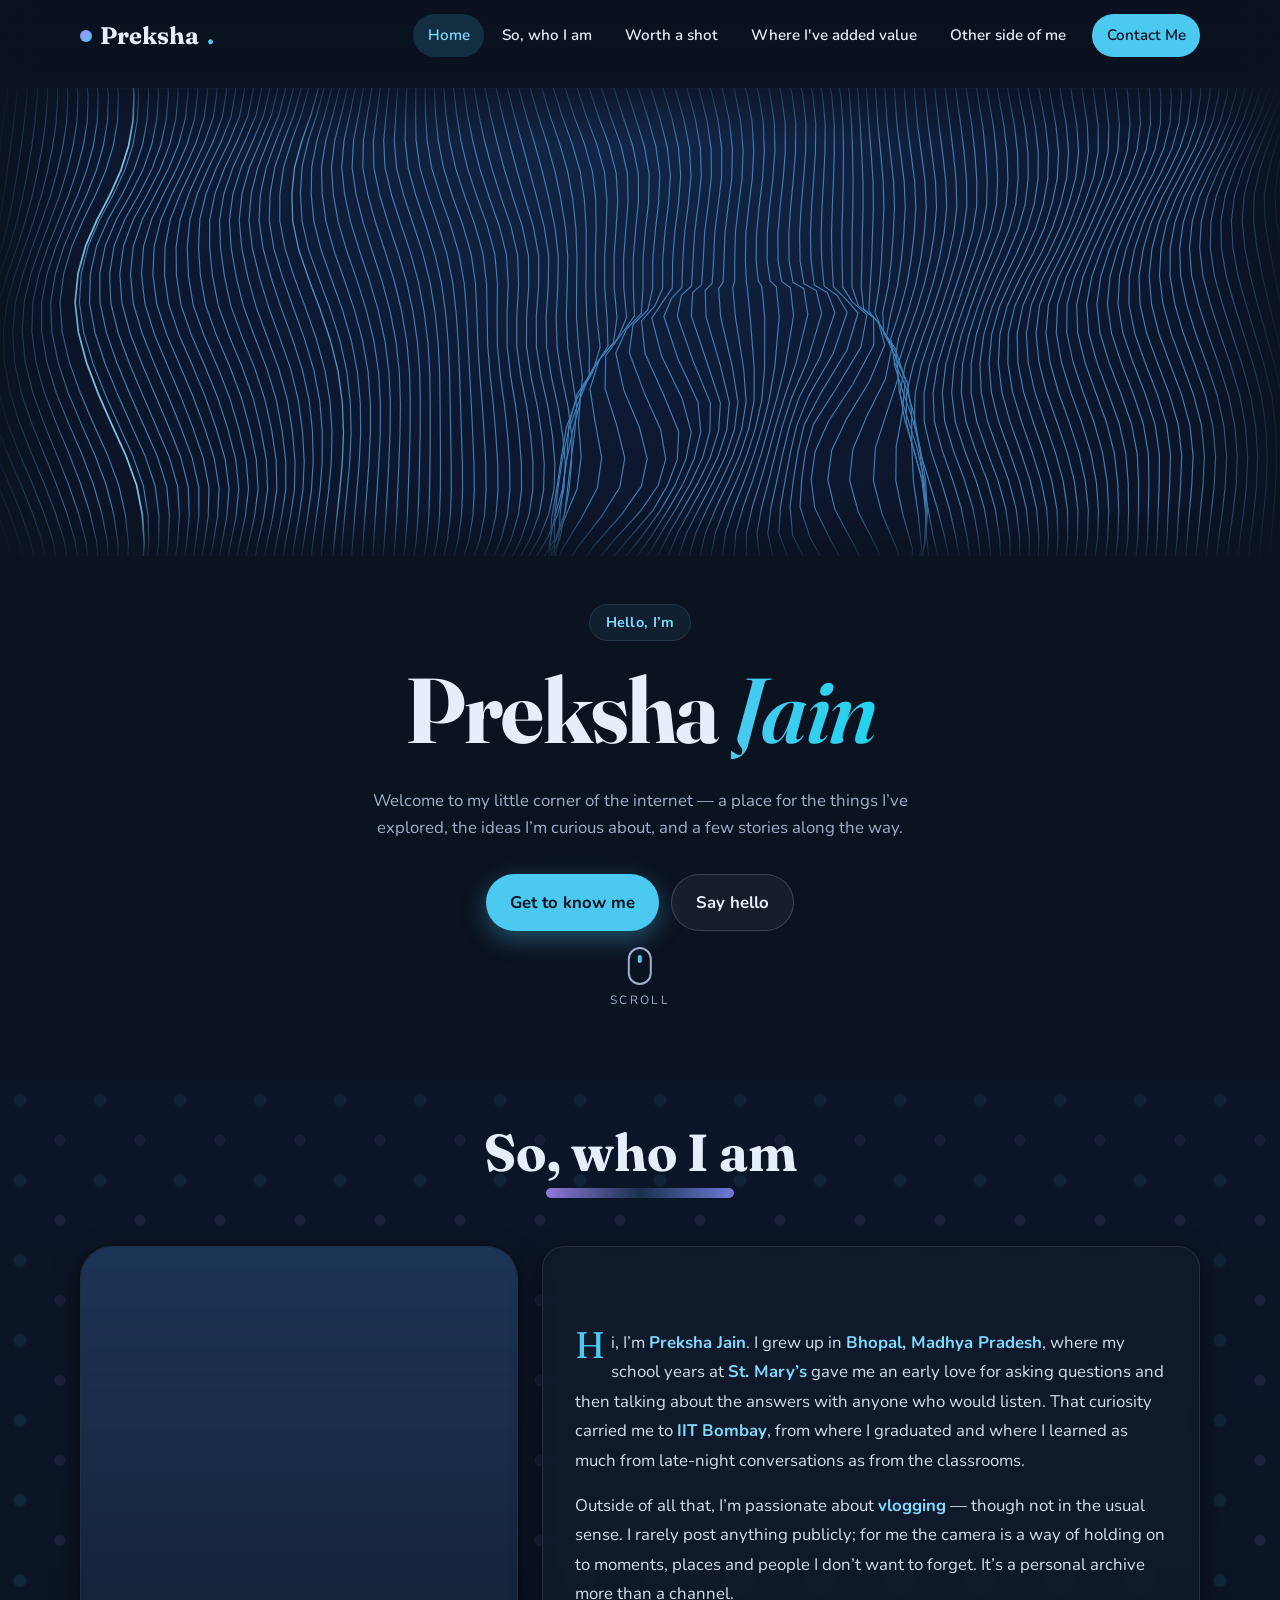
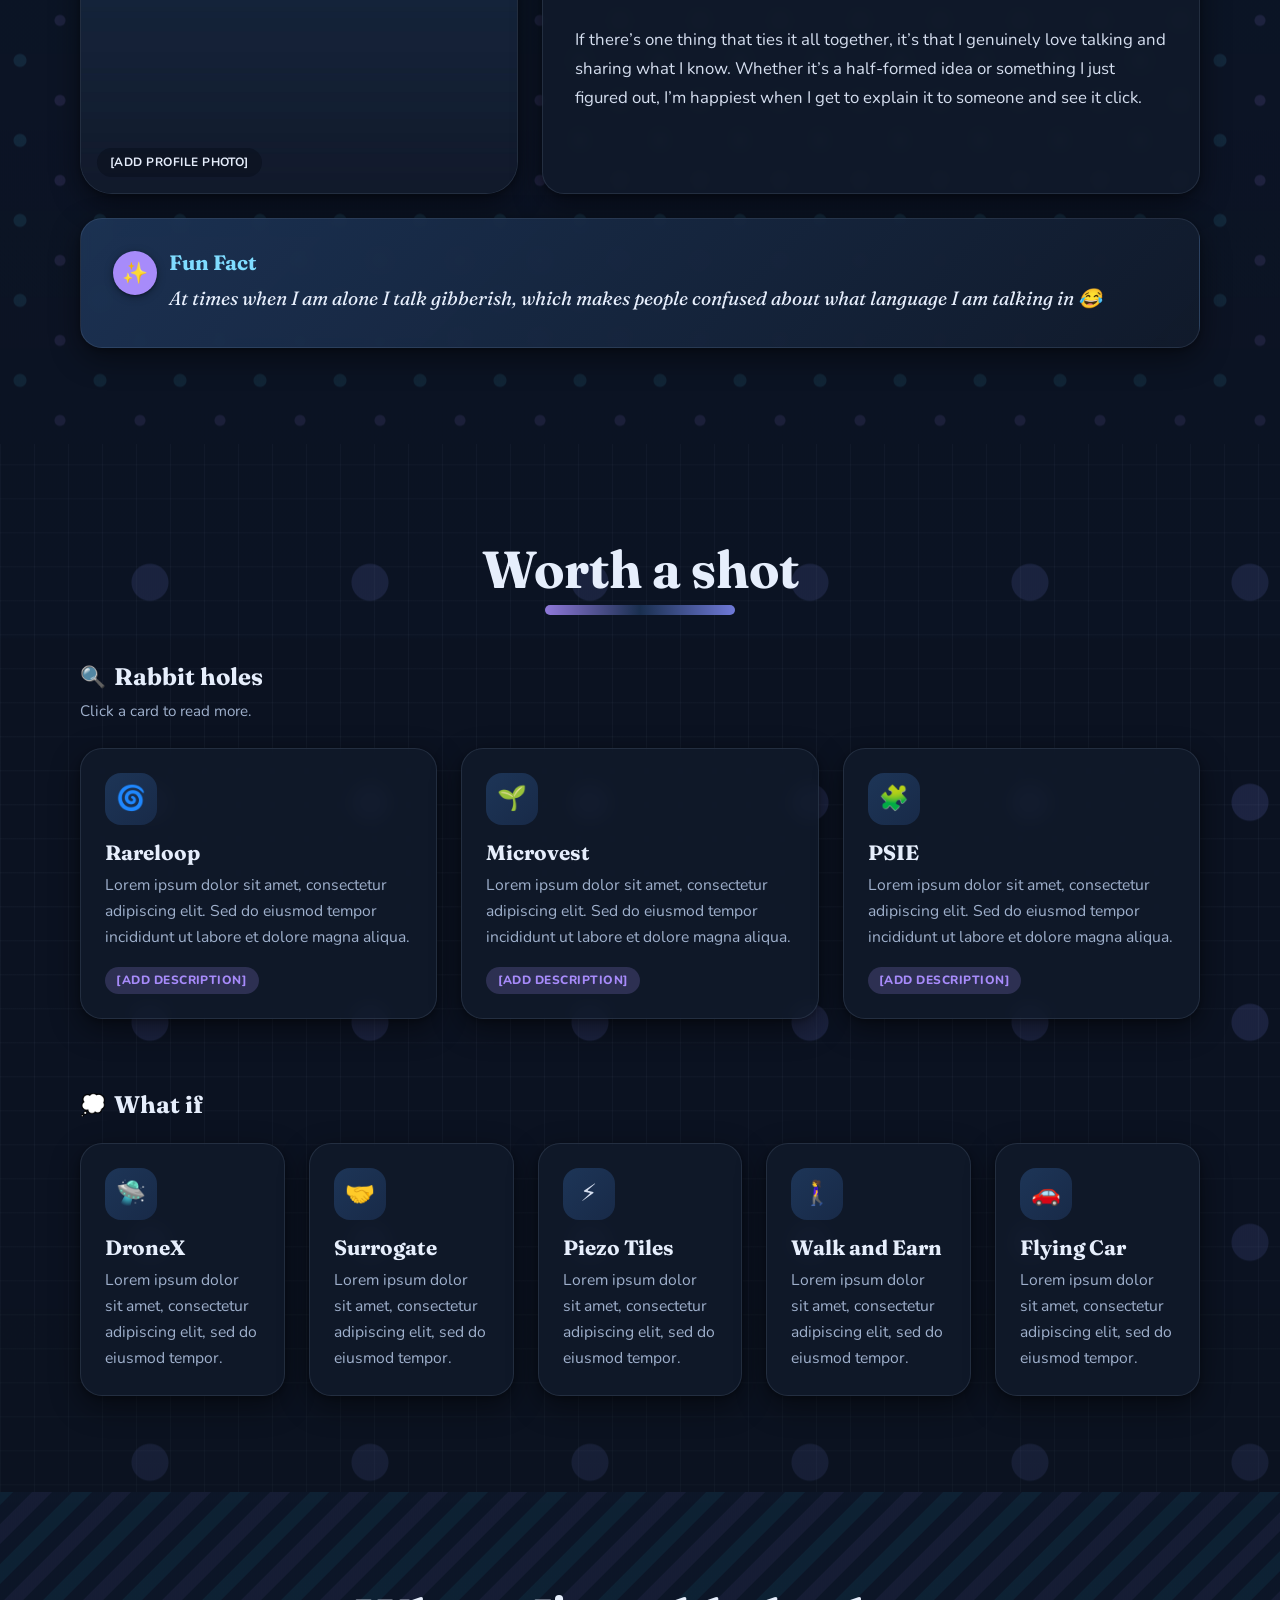
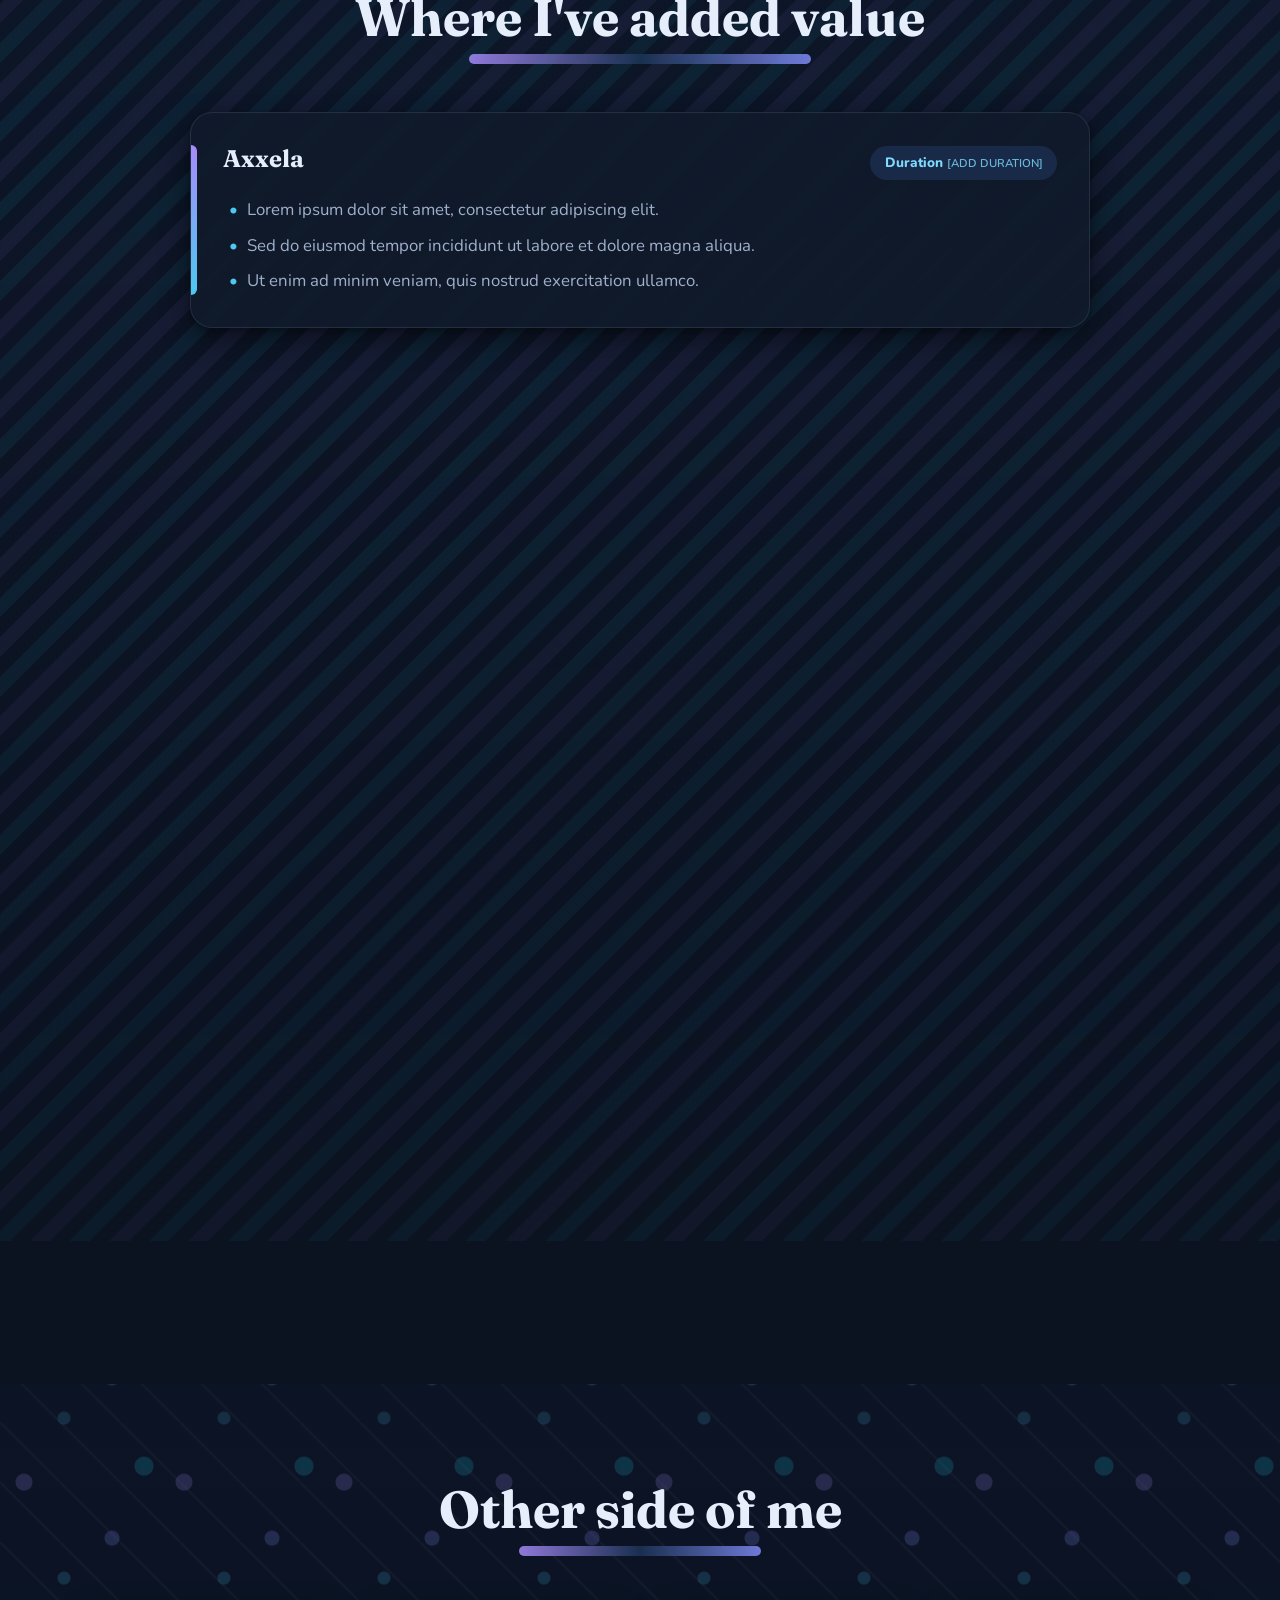
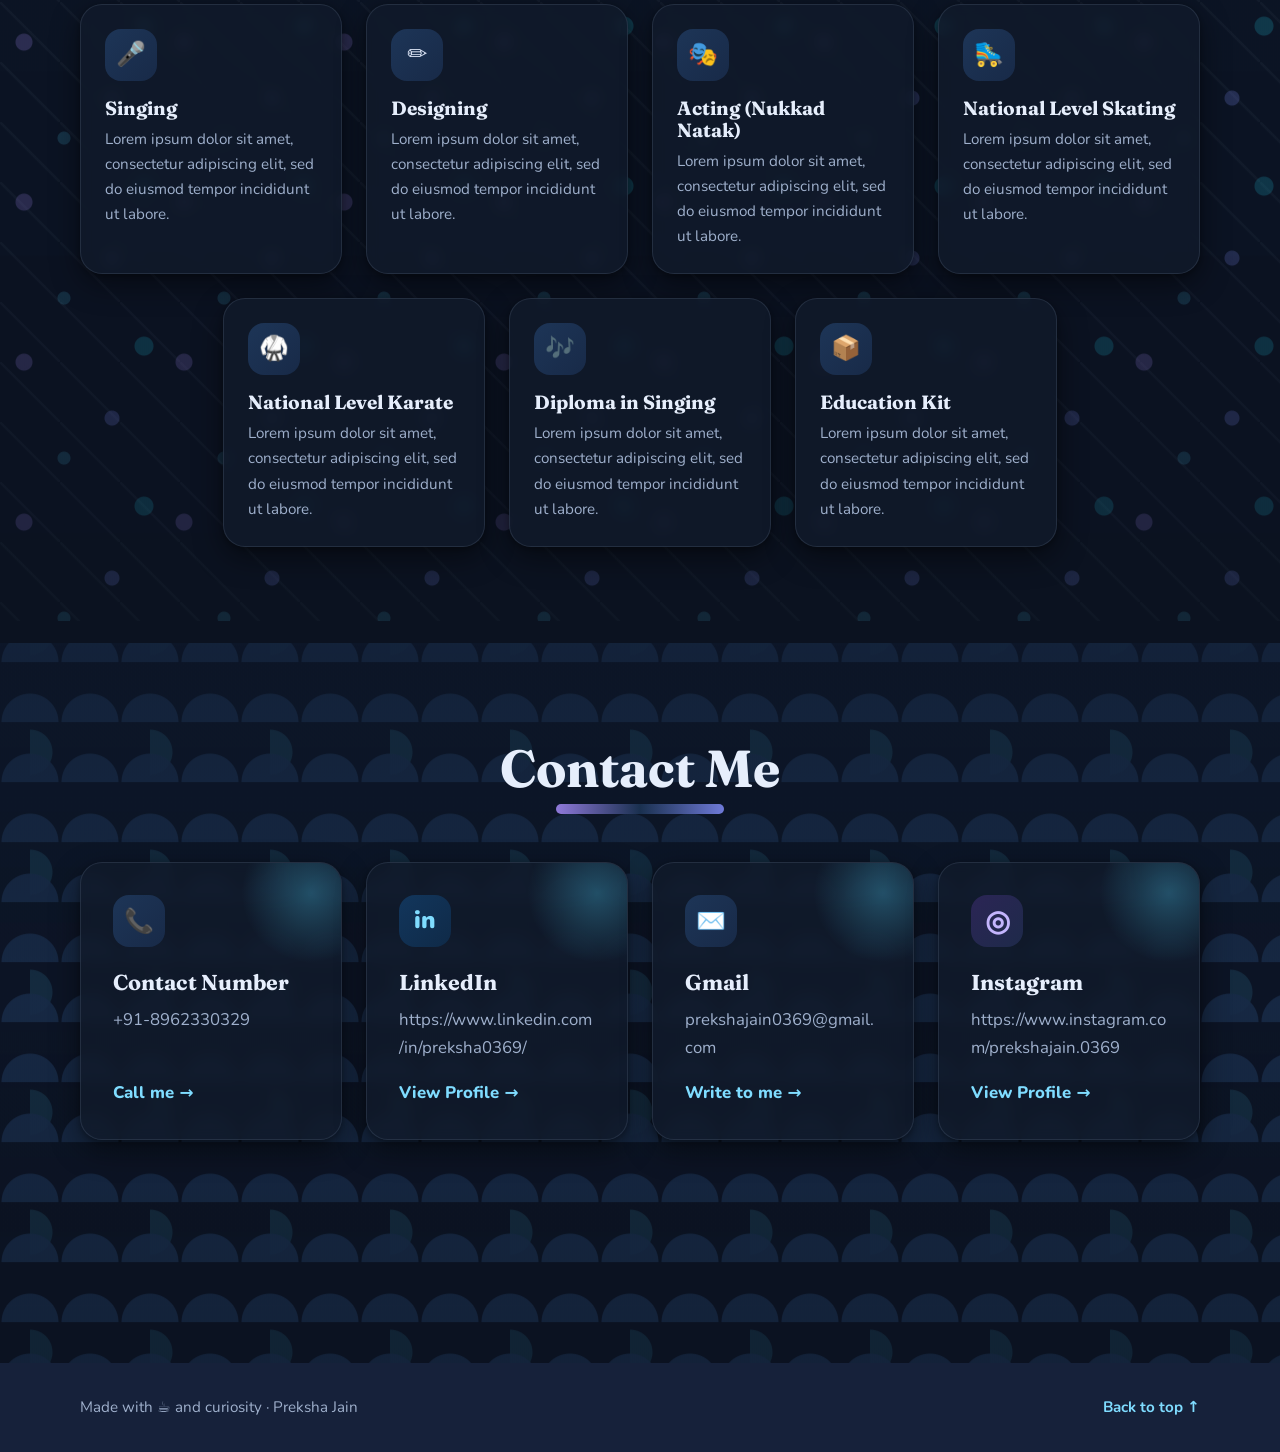
==== commit 0d6f2c01: "add changes" ====
--- a/index.html
+++ b/index.html
@@ -389,8 +389,8 @@
 
           <a class="card contact-card reveal reveal--delay-1" target="_blank" rel="noopener noreferrer"
              href="https://mail.google.com/mail/?view=cm&fs=1&to=prekshajain0369@gmail.com&su=Hello%20Preksha"
-             <!-- data-mailto="mailto:prekshajain0369@gmail.com?subject=Hello%20Preksha"  -->
-             aria-label="Email Preksha: [ADD EMAIL]">
+             data-mailto="mailto:prekshajain0369@gmail.com?subject=Hello%20Preksha" 
+             aria-label="Email Preksha: prekshajain0369@gmail.com">
             <span class="contact-card__icon" aria-hidden="true">✉️</span>
             <span class="contact-card__title">Gmail</span>
             <span class="contact-card__value">prekshajain0369@gmail.com</span>
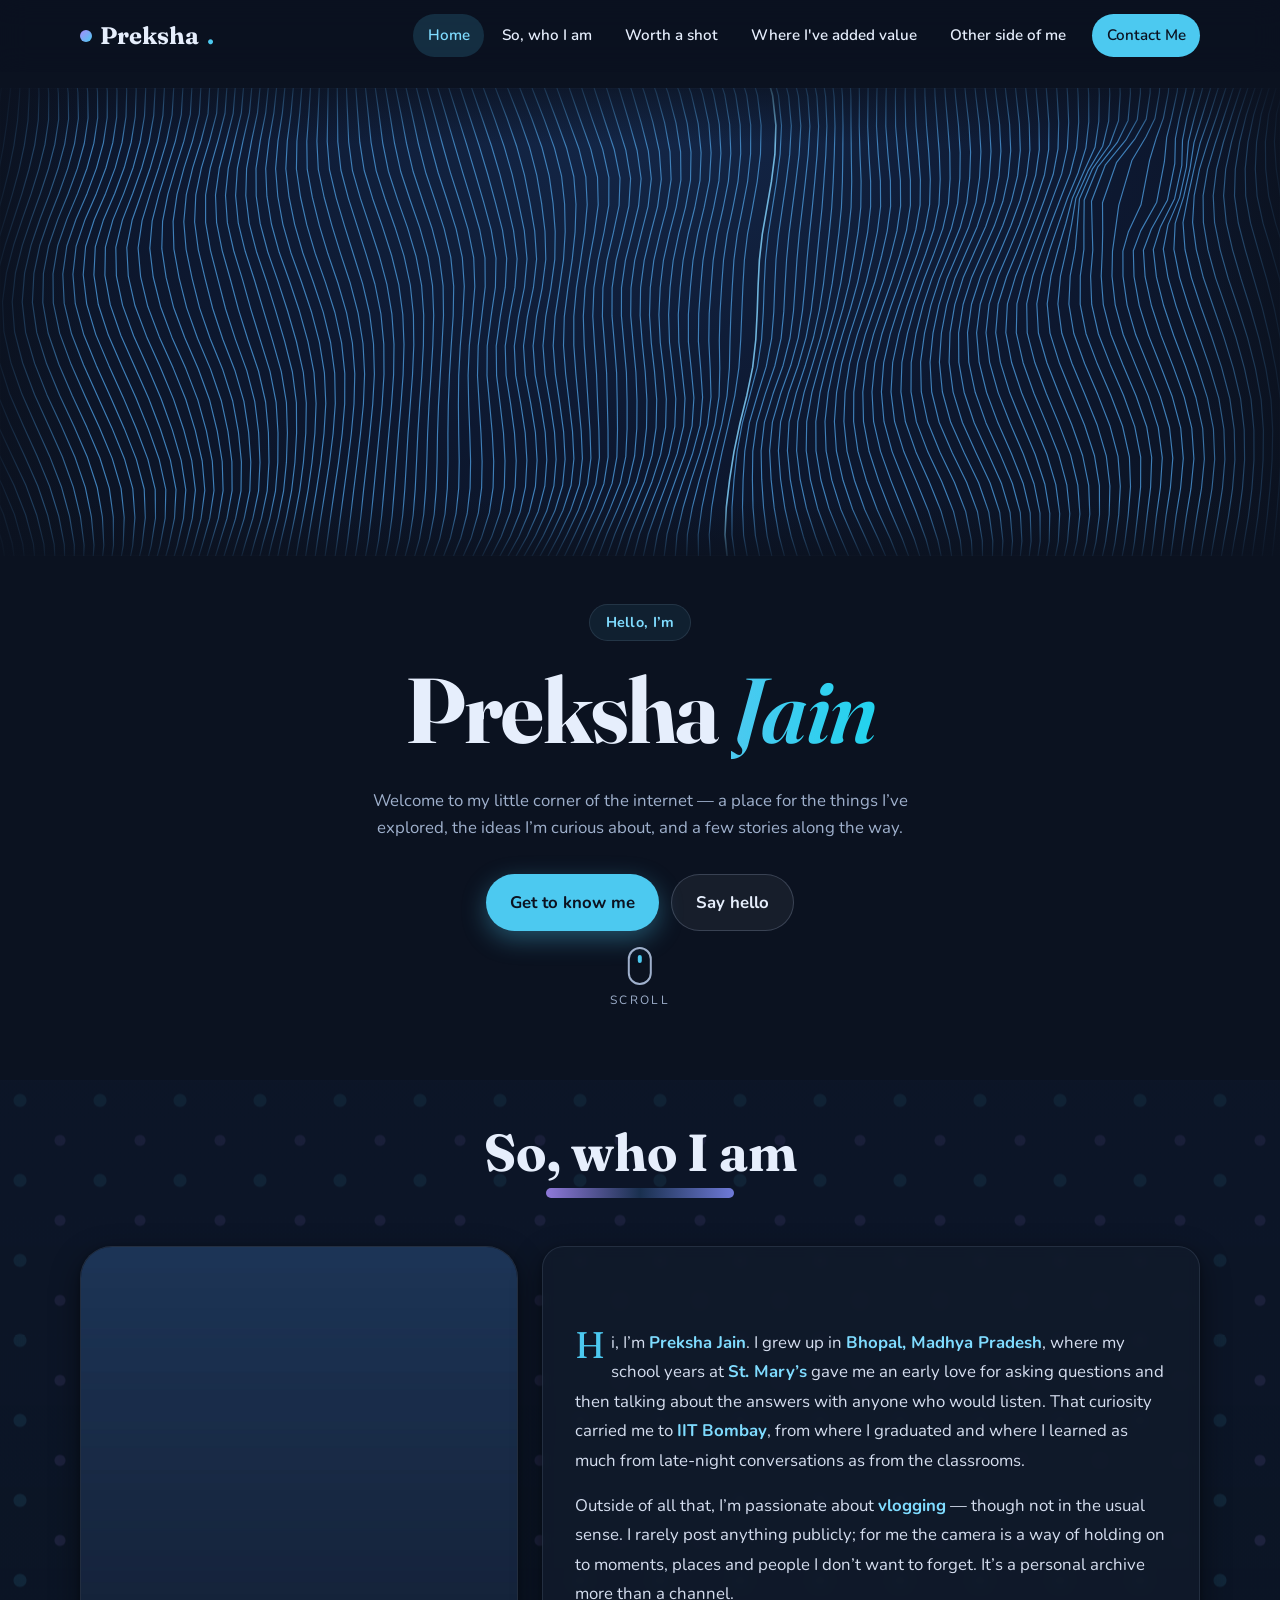
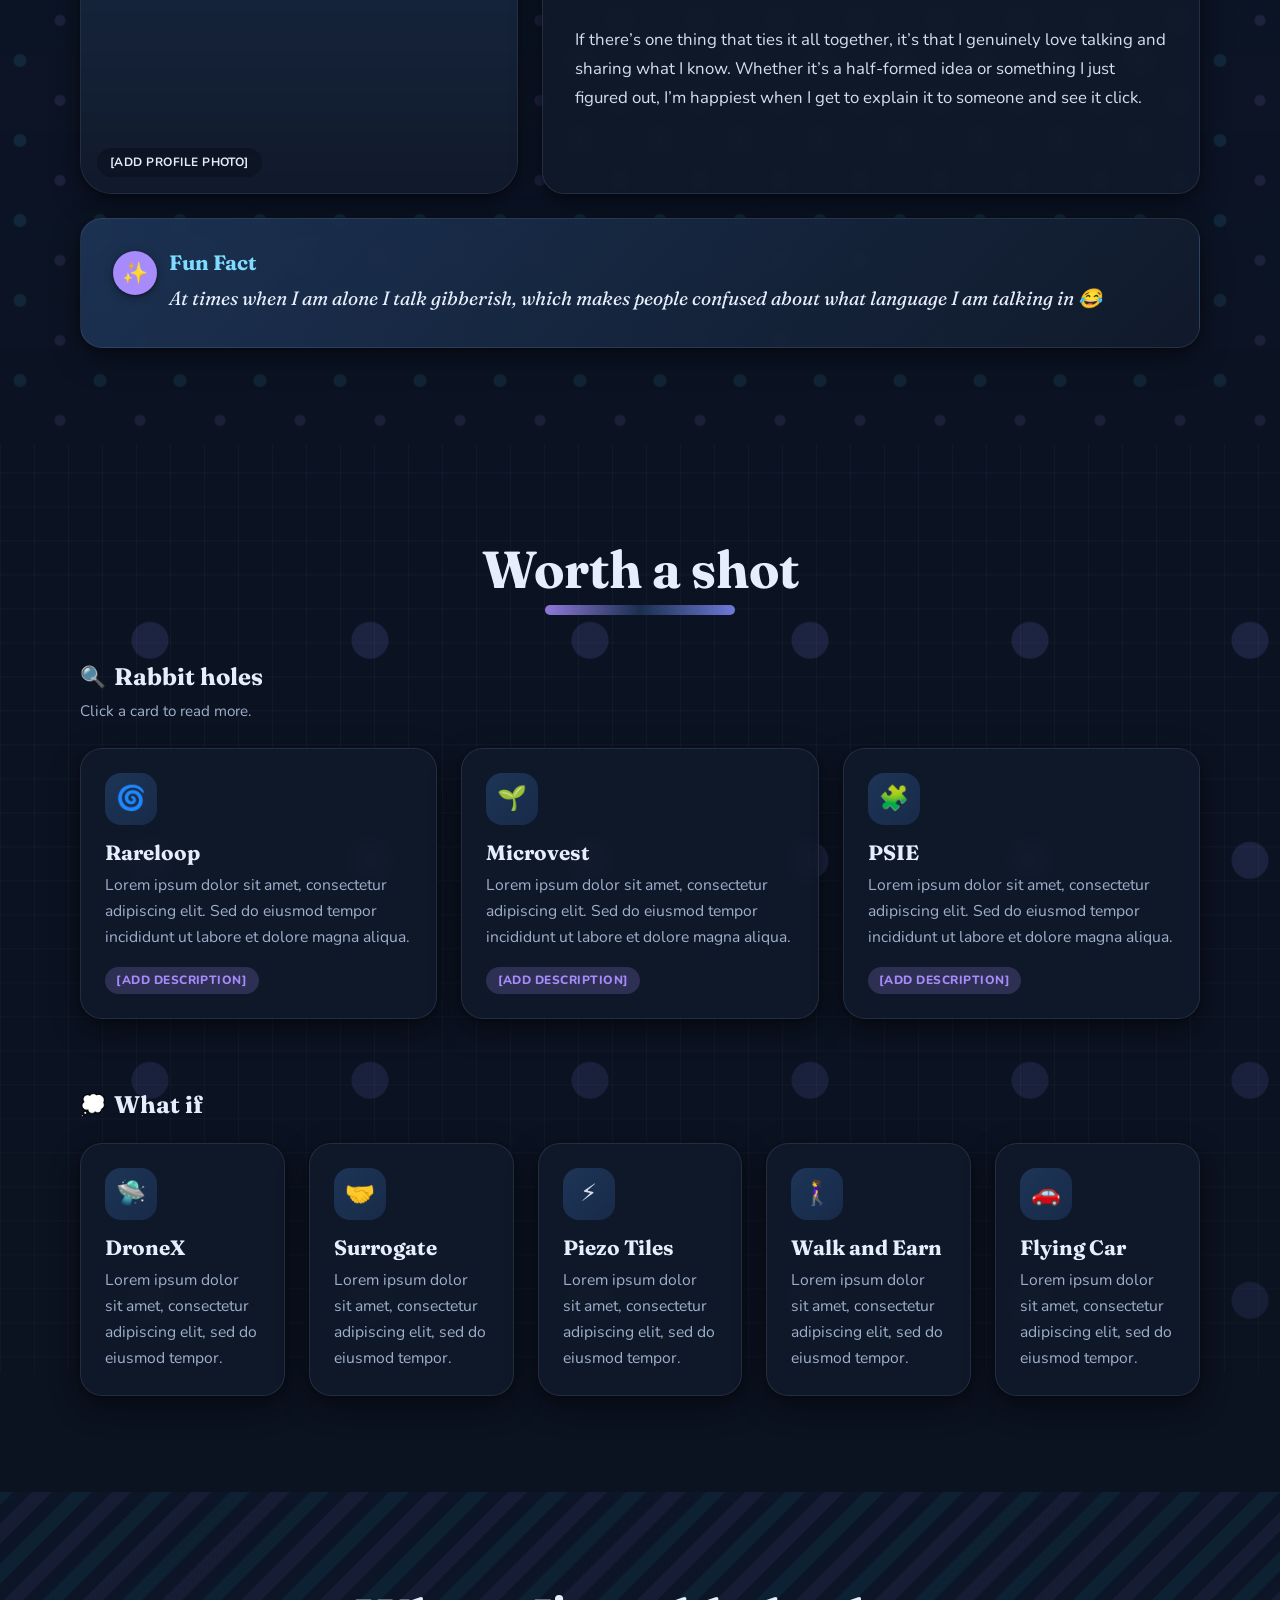
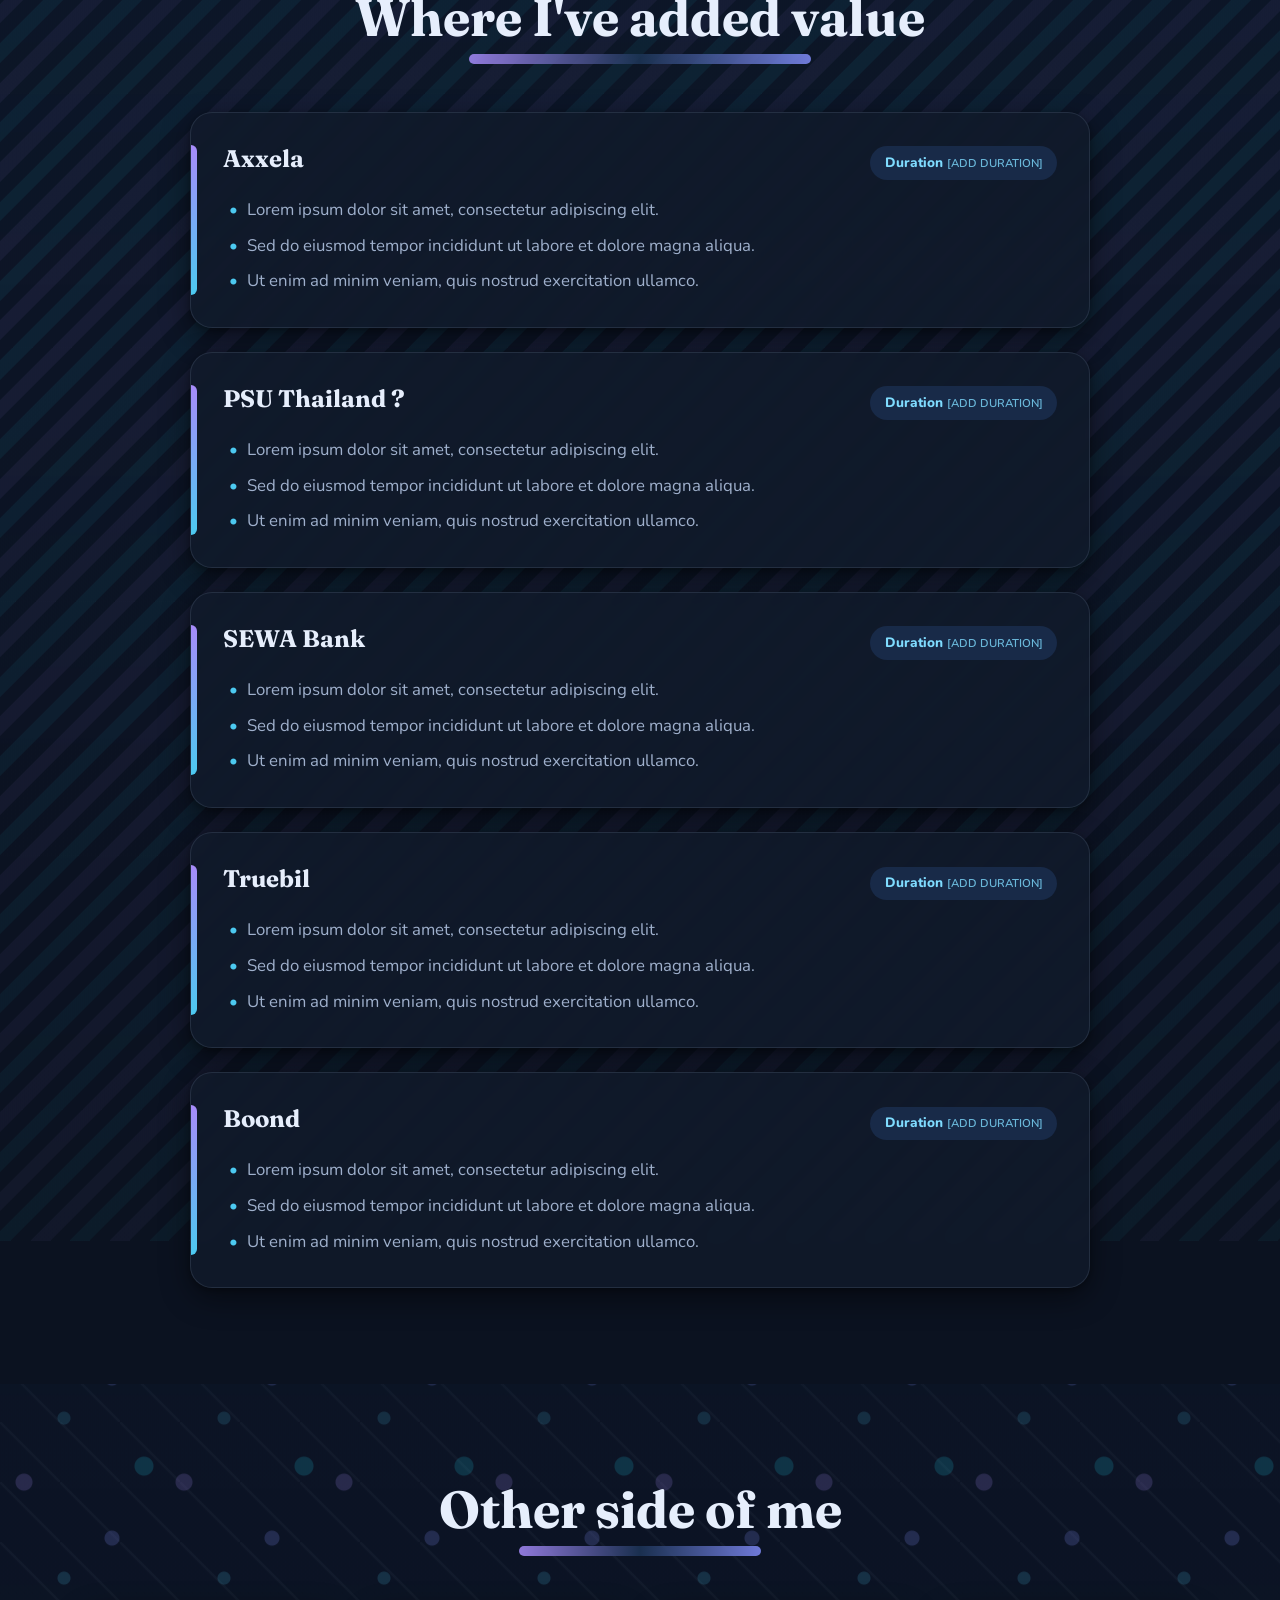
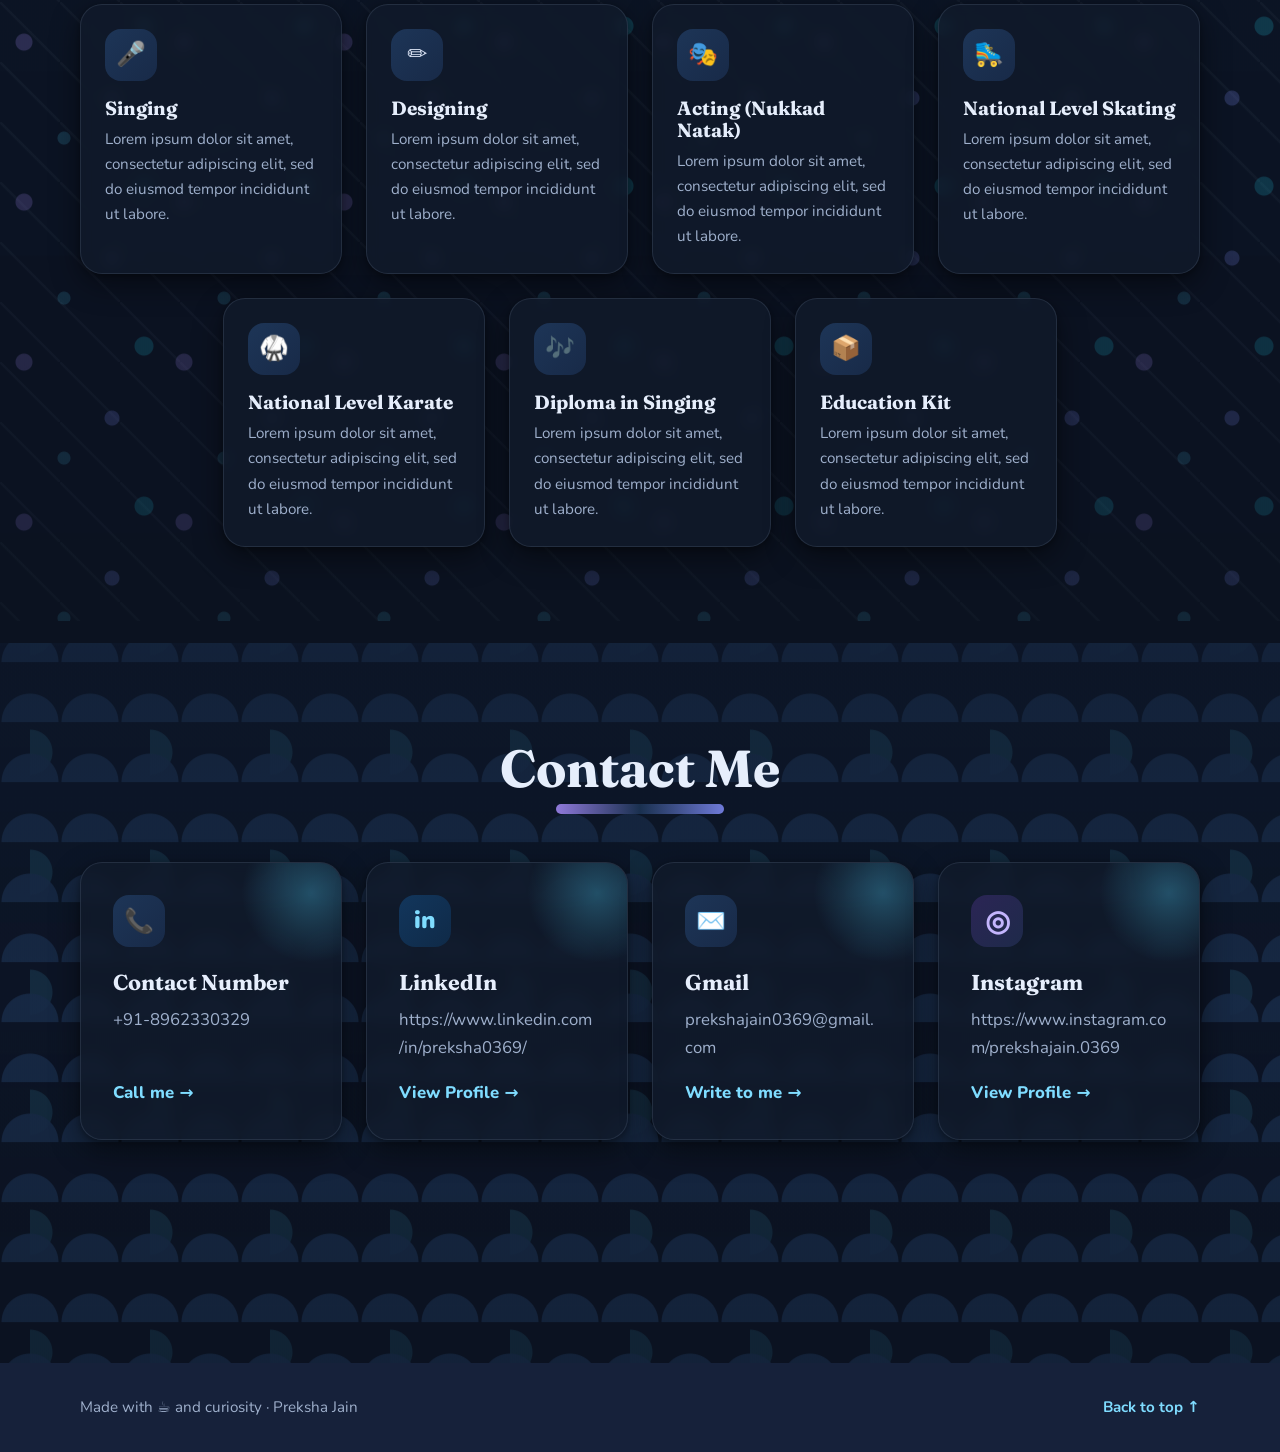
==== commit 73f6226d: "add changes" ====
--- a/index.html
+++ b/index.html
@@ -372,7 +372,7 @@
             Instagram: href="#"  -> your Instagram URL
         -->
         <div class="contact__grid">
-          <a class="card contact-card reveal" href="tel:+91XXXXXXXXXX" aria-label="Call Preksha: [ADD CONTACT NUMBER]">
+          <a class="card contact-card reveal" href="tel:+918962330329" aria-label="Call Preksha: 8962330329">
             <span class="contact-card__icon" aria-hidden="true">📞</span>
             <span class="contact-card__title">Contact Number</span>
             <span class="contact-card__value">+91-8962330329</span>
@@ -380,7 +380,7 @@
           </a>
 
           <a class="card contact-card reveal reveal--delay-1" href="#" target="_blank" rel="noopener noreferrer"
-             data-placeholder-link aria-label="LinkedIn profile: [ADD LINKEDIN URL]">
+             data-placeholder-link aria-label="LinkedIn profile: https://www.linkedin.com/in/preksha0369/">
             <span class="contact-card__icon contact-card__icon--linkedin" aria-hidden="true">in</span>
             <span class="contact-card__title">LinkedIn</span>
             <span class="contact-card__value">https://www.linkedin.com/in/preksha0369/</span>
@@ -398,7 +398,7 @@
           </a>
 
           <a class="card contact-card reveal reveal--delay-2" href="#" target="_blank" rel="noopener noreferrer"
-             data-placeholder-link aria-label="Instagram profile: [ADD INSTAGRAM URL]">
+             data-placeholder-link aria-label="Instagram profile: https://www.instagram.com/prekshajain.0369">
             <span class="contact-card__icon contact-card__icon--instagram" aria-hidden="true">◎</span>
             <span class="contact-card__title">Instagram</span>
             <span class="contact-card__value">https://www.instagram.com/prekshajain.0369</span>
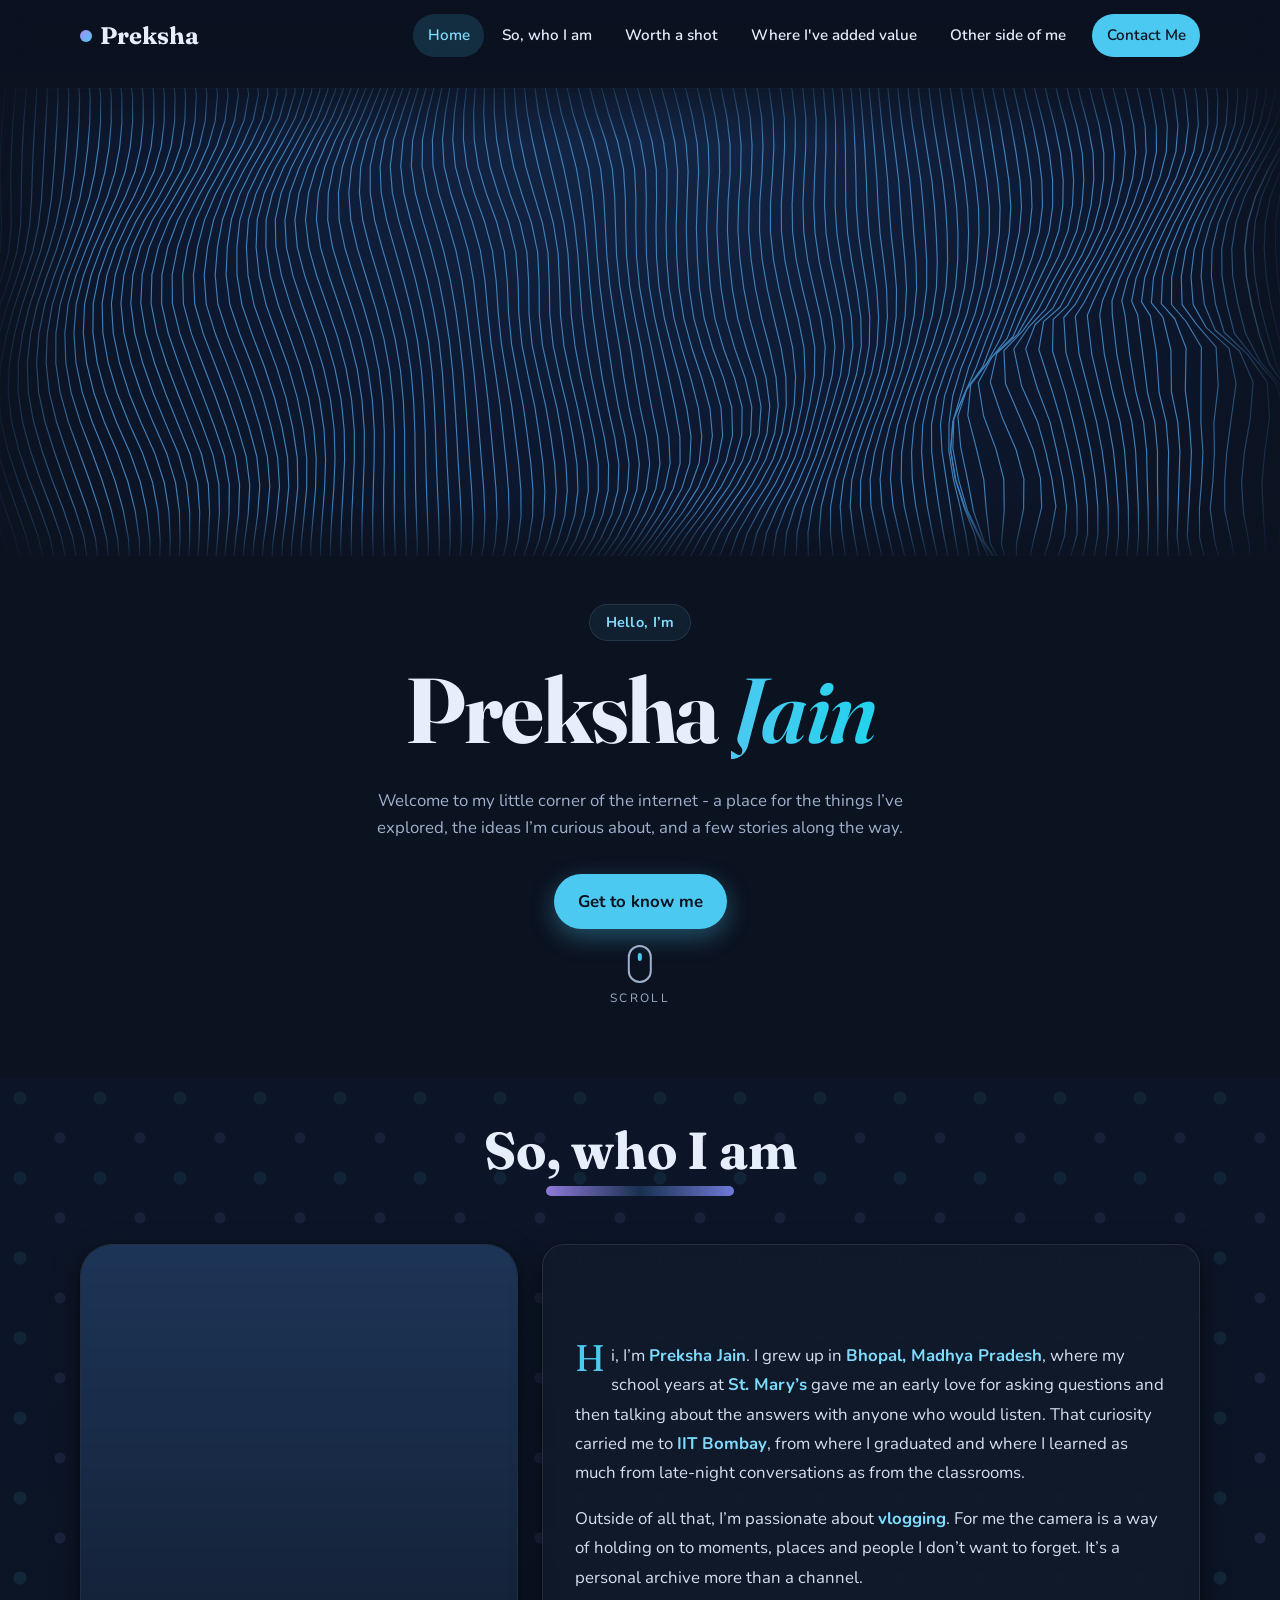
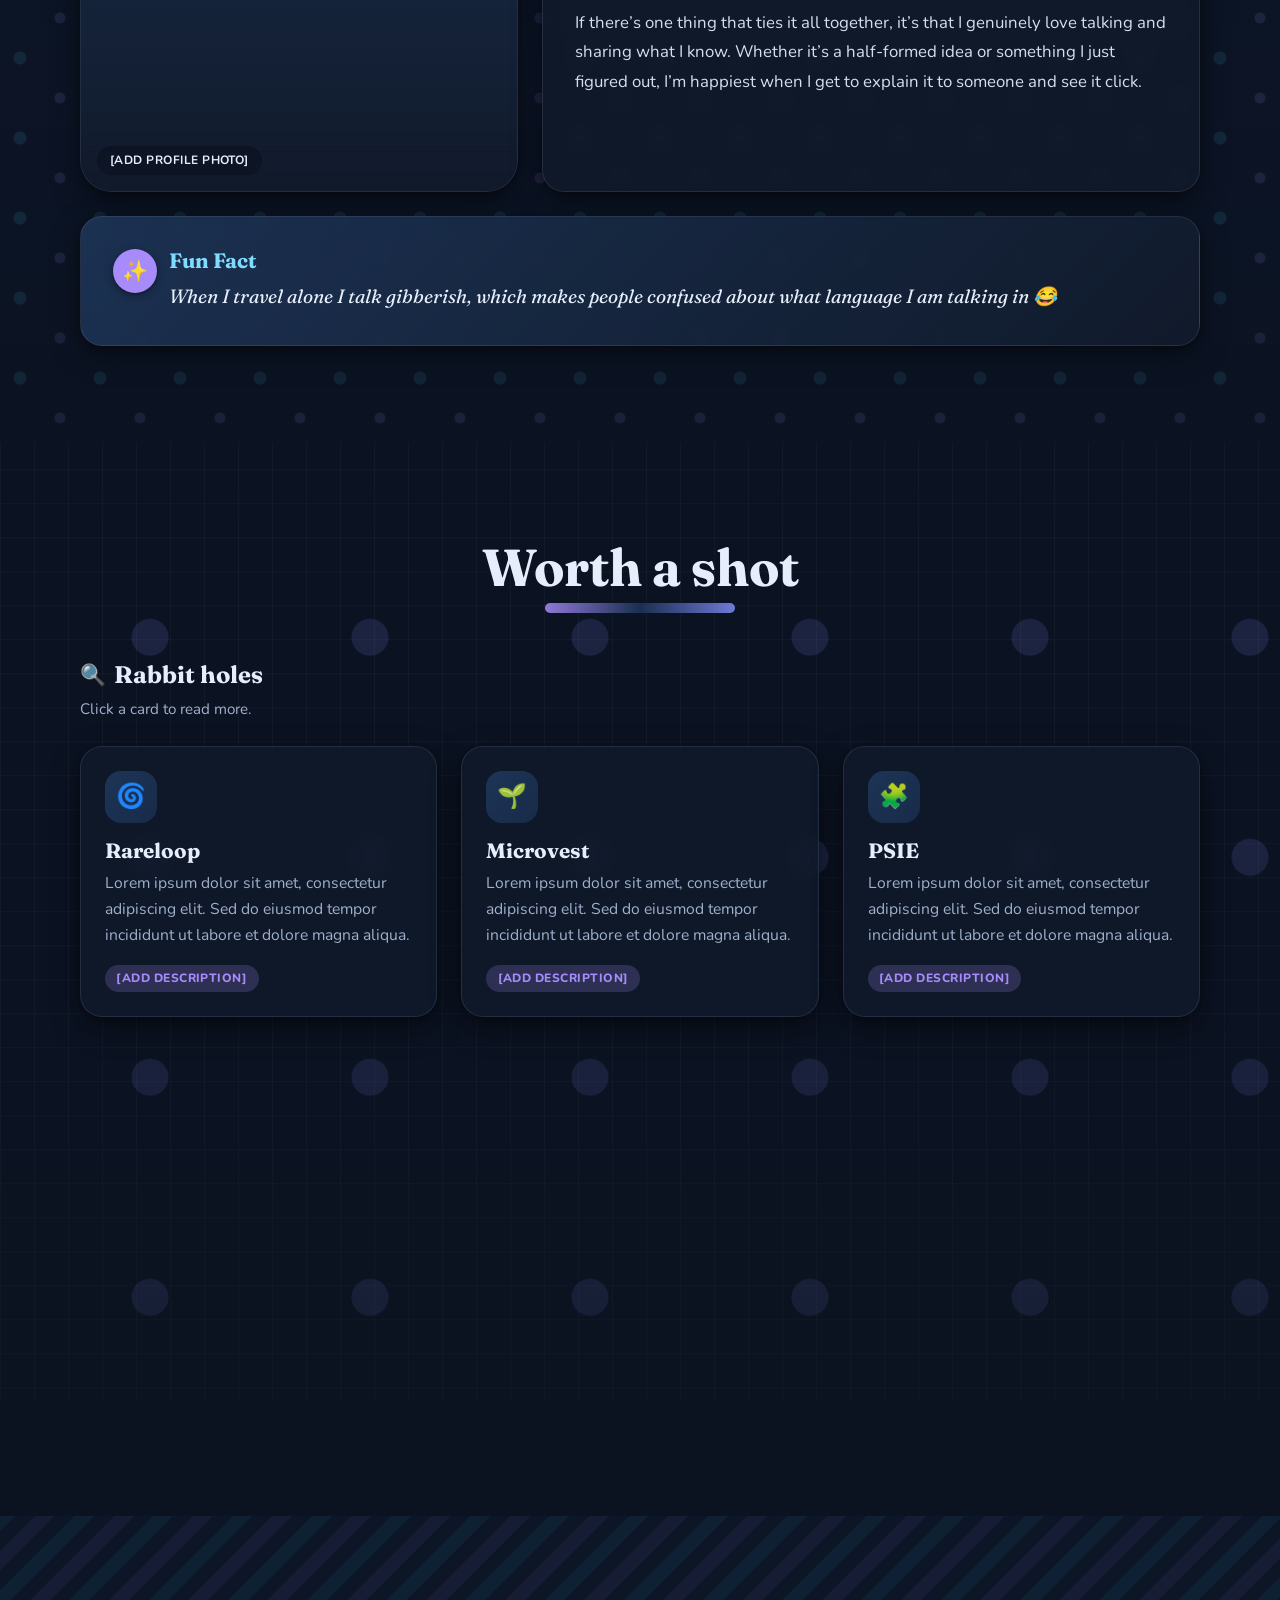
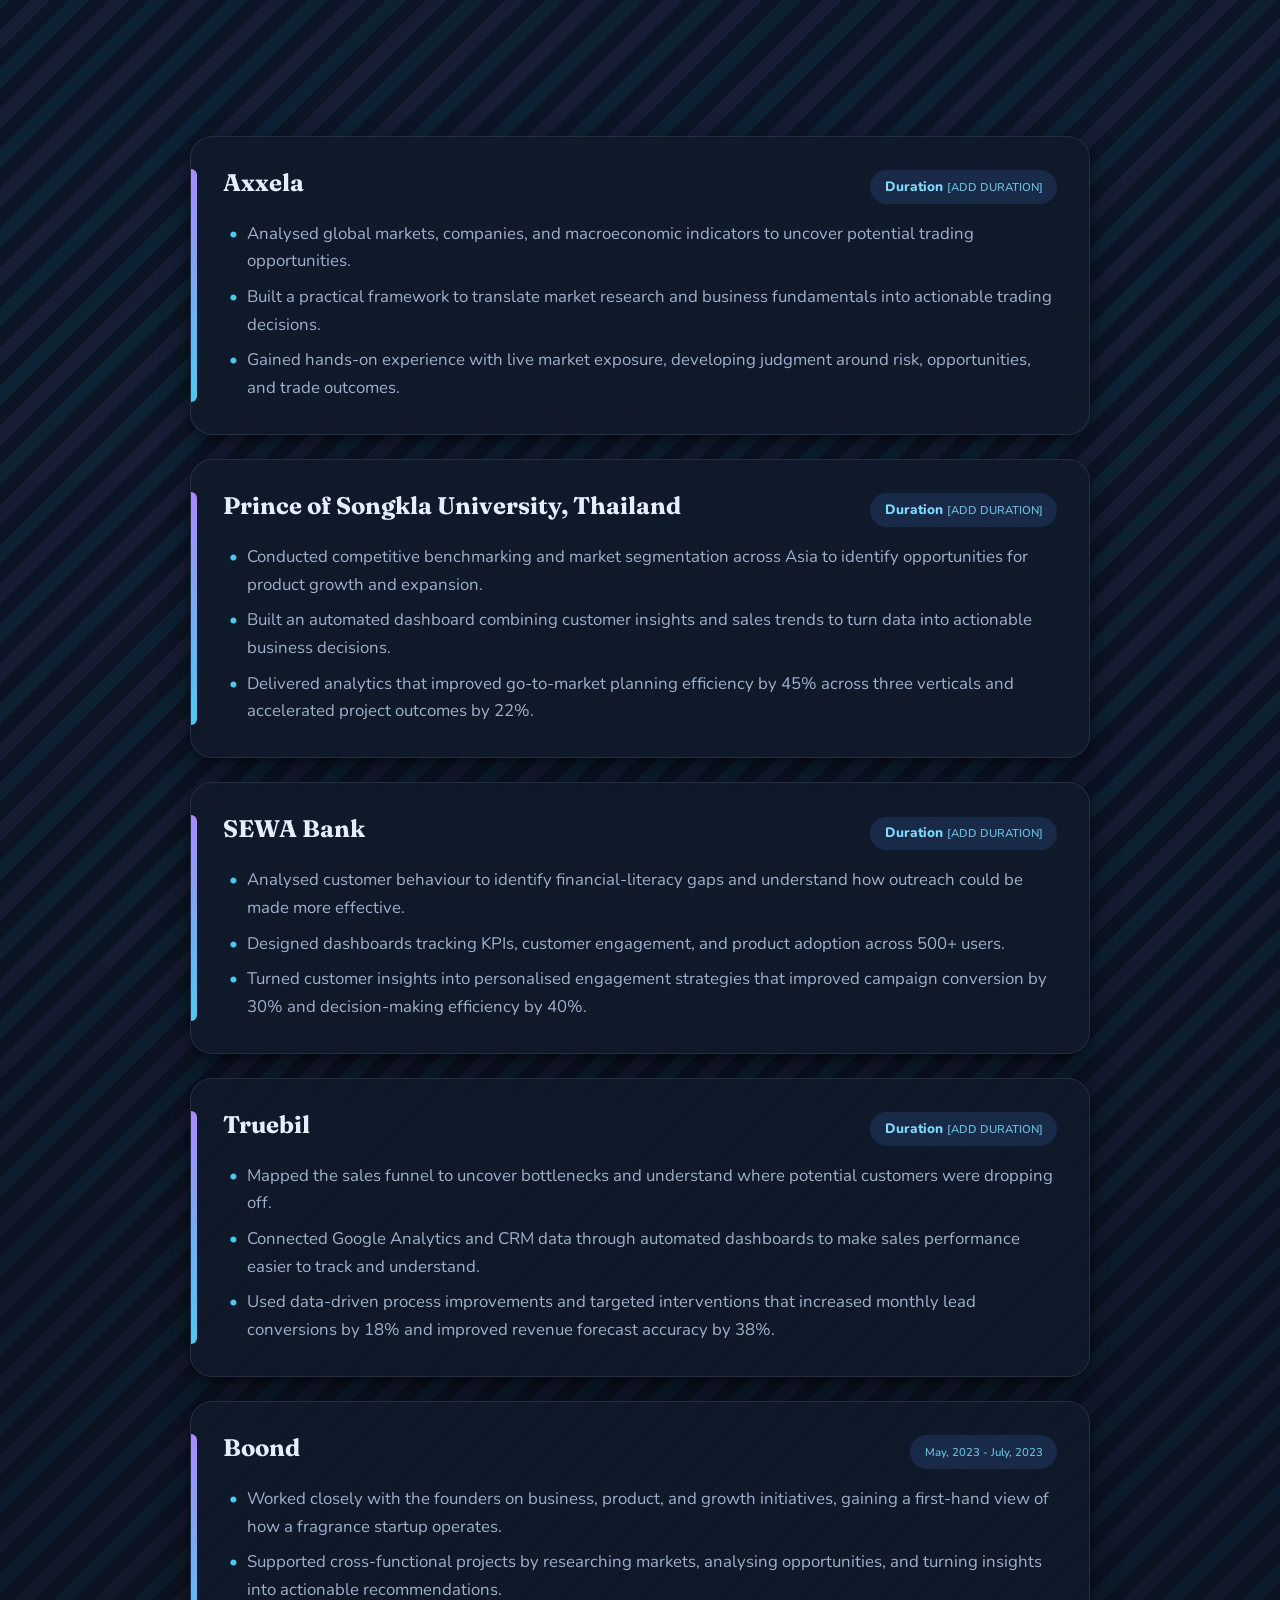
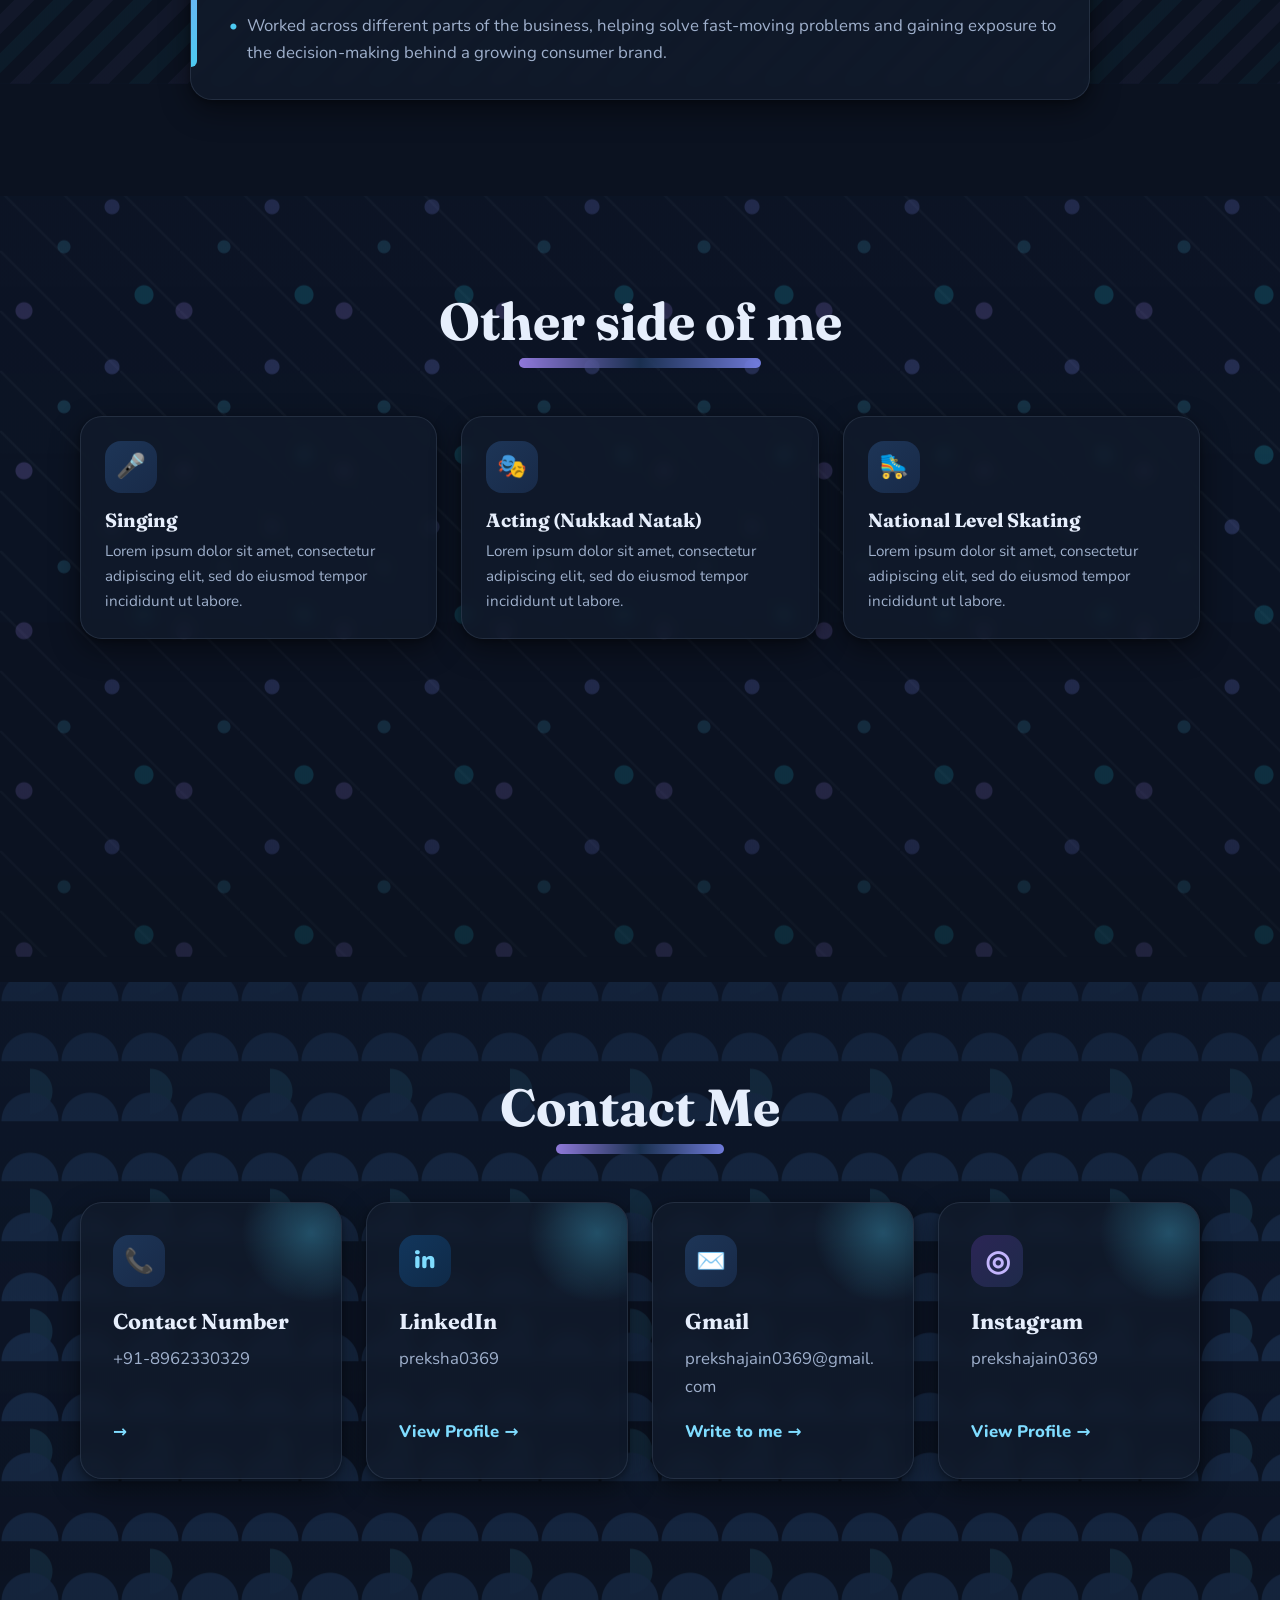
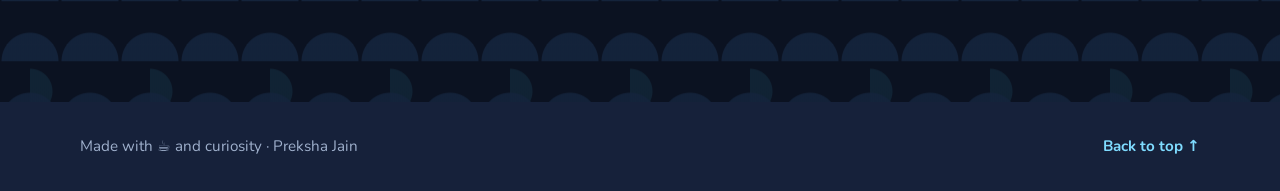
==== commit fbf4c2e8: "add changes" ====
--- a/index.html
+++ b/index.html
@@ -22,7 +22,7 @@
     <nav class="navbar__inner container" aria-label="Primary">
       <a class="navbar__brand" href="#home">
         <span class="navbar__dot" aria-hidden="true"></span>
-        Preksha<span class="navbar__brand-accent">.</span>
+        Preksha<span class="navbar__brand-accent"></span>
       </a>
 
       <button class="navbar__toggle" id="navToggle" type="button"
@@ -60,12 +60,12 @@
         <h1 class="hero__title" id="hero-title">Preksha <span class="hero__title-accent">Jain</span></h1>
         <p class="hero__intro">
           <!-- [ADD SHORT INTRODUCTION] -->
-          Welcome to my little corner of the internet — a place for the things I’ve explored,
+          Welcome to my little corner of the internet - a place for the things I’ve explored,
           the ideas I’m curious about, and a few stories along the way.
         </p>
         <div class="hero__actions">
           <a class="btn btn--primary" href="#about">Get to know me</a>
-          <a class="btn btn--ghost" href="#contact">Say hello</a>
+          <!-- <a class="btn btn--ghost" href="#contact">Say hello</a> -->
         </div>
       </div>
 
@@ -102,8 +102,7 @@
               conversations as from the classrooms.
             </p>
             <p class="about__para">
-              Outside of all that, I’m passionate about <strong>vlogging</strong> — though not in the usual
-              sense. I rarely post anything publicly; for me the camera is a way of holding on to moments,
+              Outside of all that, I’m passionate about <strong>vlogging</strong>. For me the camera is a way of holding on to moments,
               places and people I don’t want to forget. It’s a personal archive more than a channel.
             </p>
             <p class="about__para">
@@ -117,7 +116,7 @@
             <div class="about__funfact-badge" aria-hidden="true">✨</div>
             <h3 class="about__funfact-title" id="funfact-title">Fun Fact</h3>
             <blockquote class="about__funfact-quote">
-              At times when I am alone I talk gibberish, which makes people confused about what language I am talking in 😂
+              When I travel alone I talk gibberish, which makes people confused about what language I am talking in 😂
             </blockquote>
           </aside>
         </div>
@@ -195,7 +194,7 @@
           </h3>
 
           <div class="startups__grid startups__grid--curious">
-            <article class="card idea-card idea-card--simple">
+            <!-- <article class="card idea-card idea-card--simple">
               <div class="idea-card__emoji" aria-hidden="true">🛸</div>
               <h4 class="idea-card__title">DroneX</h4>
               <p class="idea-card__desc">Lorem ipsum dolor sit amet, consectetur adipiscing elit, sed do eiusmod tempor.</p>
@@ -204,21 +203,21 @@
               <div class="idea-card__emoji" aria-hidden="true">🤝</div>
               <h4 class="idea-card__title">Surrogate</h4>
               <p class="idea-card__desc">Lorem ipsum dolor sit amet, consectetur adipiscing elit, sed do eiusmod tempor.</p>
-            </article>
+            </article> -->
             <article class="card idea-card idea-card--simple">
               <div class="idea-card__emoji" aria-hidden="true">⚡</div>
-              <h4 class="idea-card__title">Piezo Tiles</h4>
-              <p class="idea-card__desc">Lorem ipsum dolor sit amet, consectetur adipiscing elit, sed do eiusmod tempor.</p>
+              <h4 class="idea-card__title">Energy from Every Step</h4>
+              <p class="idea-card__desc">Using piezoelectric tiles to convert footsteps into electricity, creating a sustainable power source that could be used to run digital displays and marketing billboards in high-footfall areas.</p>
             </article>
             <article class="card idea-card idea-card--simple">
               <div class="idea-card__emoji" aria-hidden="true">🚶‍♀️</div>
-              <h4 class="idea-card__title">Walk and Earn</h4>
-              <p class="idea-card__desc">Lorem ipsum dolor sit amet, consectetur adipiscing elit, sed do eiusmod tempor.</p>
+              <h4 class="idea-card__title">Walk. Earn. Repeat.</h4>
+              <p class="idea-card__desc">A fitness-focused rewards model where brands sponsor users for reaching step goals, offering discounts, vouchers, or other rewards in return for staying active.</p>
             </article>
             <article class="card idea-card idea-card--simple">
               <div class="idea-card__emoji" aria-hidden="true">🚗</div>
-              <h4 class="idea-card__title">Flying Car</h4>
-              <p class="idea-card__desc">Lorem ipsum dolor sit amet, consectetur adipiscing elit, sed do eiusmod tempor.</p>
+              <h4 class="idea-card__title">The Future Takes Flight</h4>
+              <p class="idea-card__desc">An imaginative vision of the future where advances in technology could make personal flying vehicles a practical part of everyday transportation.</p>
             </article>
           </div>
         </div>
@@ -246,21 +245,21 @@
               <span class="work-card__duration">Duration <small>[ADD DURATION]</small></span>
             </div>
             <ul class="work-card__points">
-              <li>Lorem ipsum dolor sit amet, consectetur adipiscing elit.</li>
-              <li>Sed do eiusmod tempor incididunt ut labore et dolore magna aliqua.</li>
-              <li>Ut enim ad minim veniam, quis nostrud exercitation ullamco.</li>
+              <li>Analysed global markets, companies, and macroeconomic indicators to uncover potential trading opportunities.</li>
+              <li>Built a practical framework to translate market research and business fundamentals into actionable trading decisions.</li>
+              <li>Gained hands-on experience with live market exposure, developing judgment around risk, opportunities, and trade outcomes.</li>
             </ul>
           </li>
 
           <li class="card work-card reveal reveal--delay-1">
             <div class="work-card__head">
-              <h3 class="work-card__company">PSU Thailand ?</h3>
+              <h3 class="work-card__company">Prince of Songkla University, Thailand</h3>
               <span class="work-card__duration">Duration <small>[ADD DURATION]</small></span>
             </div>
             <ul class="work-card__points">
-              <li>Lorem ipsum dolor sit amet, consectetur adipiscing elit.</li>
-              <li>Sed do eiusmod tempor incididunt ut labore et dolore magna aliqua.</li>
-              <li>Ut enim ad minim veniam, quis nostrud exercitation ullamco.</li>
+              <li>Conducted competitive benchmarking and market segmentation across Asia to identify opportunities for product growth and expansion.</li>
+              <li>Built an automated dashboard combining customer insights and sales trends to turn data into actionable business decisions.</li>
+              <li>Delivered analytics that improved go-to-market planning efficiency by 45% across three verticals and accelerated project outcomes by 22%.</li>
             </ul>
           </li>
 
@@ -270,9 +269,9 @@
               <span class="work-card__duration">Duration <small>[ADD DURATION]</small></span>
             </div>
             <ul class="work-card__points">
-              <li>Lorem ipsum dolor sit amet, consectetur adipiscing elit.</li>
-              <li>Sed do eiusmod tempor incididunt ut labore et dolore magna aliqua.</li>
-              <li>Ut enim ad minim veniam, quis nostrud exercitation ullamco.</li>
+              <li>Analysed customer behaviour to identify financial-literacy gaps and understand how outreach could be made more effective.</li>
+              <li>Designed dashboards tracking KPIs, customer engagement, and product adoption across 500+ users.</li>
+              <li>Turned customer insights into personalised engagement strategies that improved campaign conversion by 30% and decision-making efficiency by 40%.</li>
             </ul>
           </li>
 
@@ -282,21 +281,21 @@
               <span class="work-card__duration">Duration <small>[ADD DURATION]</small></span>
             </div>
             <ul class="work-card__points">
-              <li>Lorem ipsum dolor sit amet, consectetur adipiscing elit.</li>
-              <li>Sed do eiusmod tempor incididunt ut labore et dolore magna aliqua.</li>
-              <li>Ut enim ad minim veniam, quis nostrud exercitation ullamco.</li>
+              <li>Mapped the sales funnel to uncover bottlenecks and understand where potential customers were dropping off.</li>
+              <li>Connected Google Analytics and CRM data through automated dashboards to make sales performance easier to track and understand.</li>
+              <li>Used data-driven process improvements and targeted interventions that increased monthly lead conversions by 18% and improved revenue forecast accuracy by 38%.</li>
             </ul>
           </li>
 
           <li class="card work-card reveal reveal--delay-1">
             <div class="work-card__head">
               <h3 class="work-card__company">Boond</h3>
-              <span class="work-card__duration">Duration <small>[ADD DURATION]</small></span>
+              <span class="work-card__duration"> <small>May, 2023 - July, 2023</small></span>
             </div>
             <ul class="work-card__points">
-              <li>Lorem ipsum dolor sit amet, consectetur adipiscing elit.</li>
-              <li>Sed do eiusmod tempor incididunt ut labore et dolore magna aliqua.</li>
-              <li>Ut enim ad minim veniam, quis nostrud exercitation ullamco.</li>
+              <li>Worked closely with the founders on business, product, and growth initiatives, gaining a first-hand view of how a fragrance startup operates.</li>
+              <li>Supported cross-functional projects by researching markets, analysing opportunities, and turning insights into actionable recommendations.</li>
+              <li>Worked across different parts of the business, helping solve fast-moving problems and gaining exposure to the decision-making behind a growing consumer brand.</li>
             </ul>
           </li>
         </ol>
@@ -320,11 +319,11 @@
             <h3 class="ach-card__title">Singing</h3>
             <p class="ach-card__desc">Lorem ipsum dolor sit amet, consectetur adipiscing elit, sed do eiusmod tempor incididunt ut labore.</p>
           </article>
-          <article class="card ach-card reveal reveal--delay-1">
+          <!-- <article class="card ach-card reveal reveal--delay-1">
             <div class="ach-card__emoji" aria-hidden="true">✏️</div>
             <h3 class="ach-card__title">Designing</h3>
             <p class="ach-card__desc">Lorem ipsum dolor sit amet, consectetur adipiscing elit, sed do eiusmod tempor incididunt ut labore.</p>
-          </article>
+          </article> -->
           <article class="card ach-card reveal reveal--delay-2">
             <div class="ach-card__emoji" aria-hidden="true">🎭</div>
             <h3 class="ach-card__title">Acting (Nukkad Natak)</h3>
@@ -376,14 +375,14 @@
             <span class="contact-card__icon" aria-hidden="true">📞</span>
             <span class="contact-card__title">Contact Number</span>
             <span class="contact-card__value">+91-8962330329</span>
-            <span class="contact-card__cta">Call me <span aria-hidden="true">→</span></span>
+            <span class="contact-card__cta"><span aria-hidden="true">→</span></span>
           </a>
 
-          <a class="card contact-card reveal reveal--delay-1" href="#" target="_blank" rel="noopener noreferrer"
+          <a class="card contact-card reveal reveal--delay-1" href="https://www.linkedin.com/in/preksha0369/" target="_blank" rel="noopener noreferrer"
              data-placeholder-link aria-label="LinkedIn profile: https://www.linkedin.com/in/preksha0369/">
             <span class="contact-card__icon contact-card__icon--linkedin" aria-hidden="true">in</span>
             <span class="contact-card__title">LinkedIn</span>
-            <span class="contact-card__value">https://www.linkedin.com/in/preksha0369/</span>
+            <span class="contact-card__value">preksha0369</span>
             <span class="contact-card__cta">View Profile <span aria-hidden="true">→</span></span>
           </a>
 
@@ -397,11 +396,11 @@
             <span class="contact-card__cta">Write to me <span aria-hidden="true">→</span></span>
           </a>
 
-          <a class="card contact-card reveal reveal--delay-2" href="#" target="_blank" rel="noopener noreferrer"
+          <a class="card contact-card reveal reveal--delay-2" href="https://www.instagram.com/prekshajain.0369" target="_blank" rel="noopener noreferrer"
              data-placeholder-link aria-label="Instagram profile: https://www.instagram.com/prekshajain.0369">
             <span class="contact-card__icon contact-card__icon--instagram" aria-hidden="true">◎</span>
             <span class="contact-card__title">Instagram</span>
-            <span class="contact-card__value">https://www.instagram.com/prekshajain.0369</span>
+            <span class="contact-card__value">prekshajain0369</span>
             <span class="contact-card__cta">View Profile <span aria-hidden="true">→</span></span>
           </a>
         </div>
--- a/css/style.css
+++ b/css/style.css
@@ -556,7 +556,7 @@
 
 .startups__grid { display: grid; gap: var(--space-5); }
 .startups__grid--explored { grid-template-columns: repeat(3, 1fr); }
-.startups__grid--curious  { grid-template-columns: repeat(5, 1fr); margin-top: var(--space-5); }
+.startups__grid--curious  { grid-template-columns: repeat(3, 1fr); margin-top: var(--space-5); }
 
 .idea-card {
   position: relative;
@@ -681,16 +681,16 @@
    10. ACHIEVEMENTS & HOBBIES
    --------------------------------------------------------- */
 .ach__grid {
-  display: grid; grid-template-columns: repeat(4, 1fr); gap: var(--space-5);
+  display: grid; grid-template-columns: repeat(3, 1fr); gap: var(--space-5);
 }
 /* 7 cards: 4 + 3, with the last row centred (24 tracks, each card spans 6, row 2 starts at track 4) */
-@supports (grid-template-columns: repeat(24, 1fr)) {
+/* @supports (grid-template-columns: repeat(24, 1fr)) {
   .ach__grid { grid-template-columns: repeat(24, 1fr); }
   .ach-card { grid-column: span 6; }
   .ach-card:nth-child(5) { grid-column: 4 / span 6; }
   .ach-card:nth-child(6) { grid-column: 10 / span 6; }
   .ach-card:nth-child(7) { grid-column: 16 / span 6; }
-}
+} */
 .ach-card {
   padding: var(--space-5);
   transition: transform var(--dur) var(--ease), box-shadow var(--dur) var(--ease);
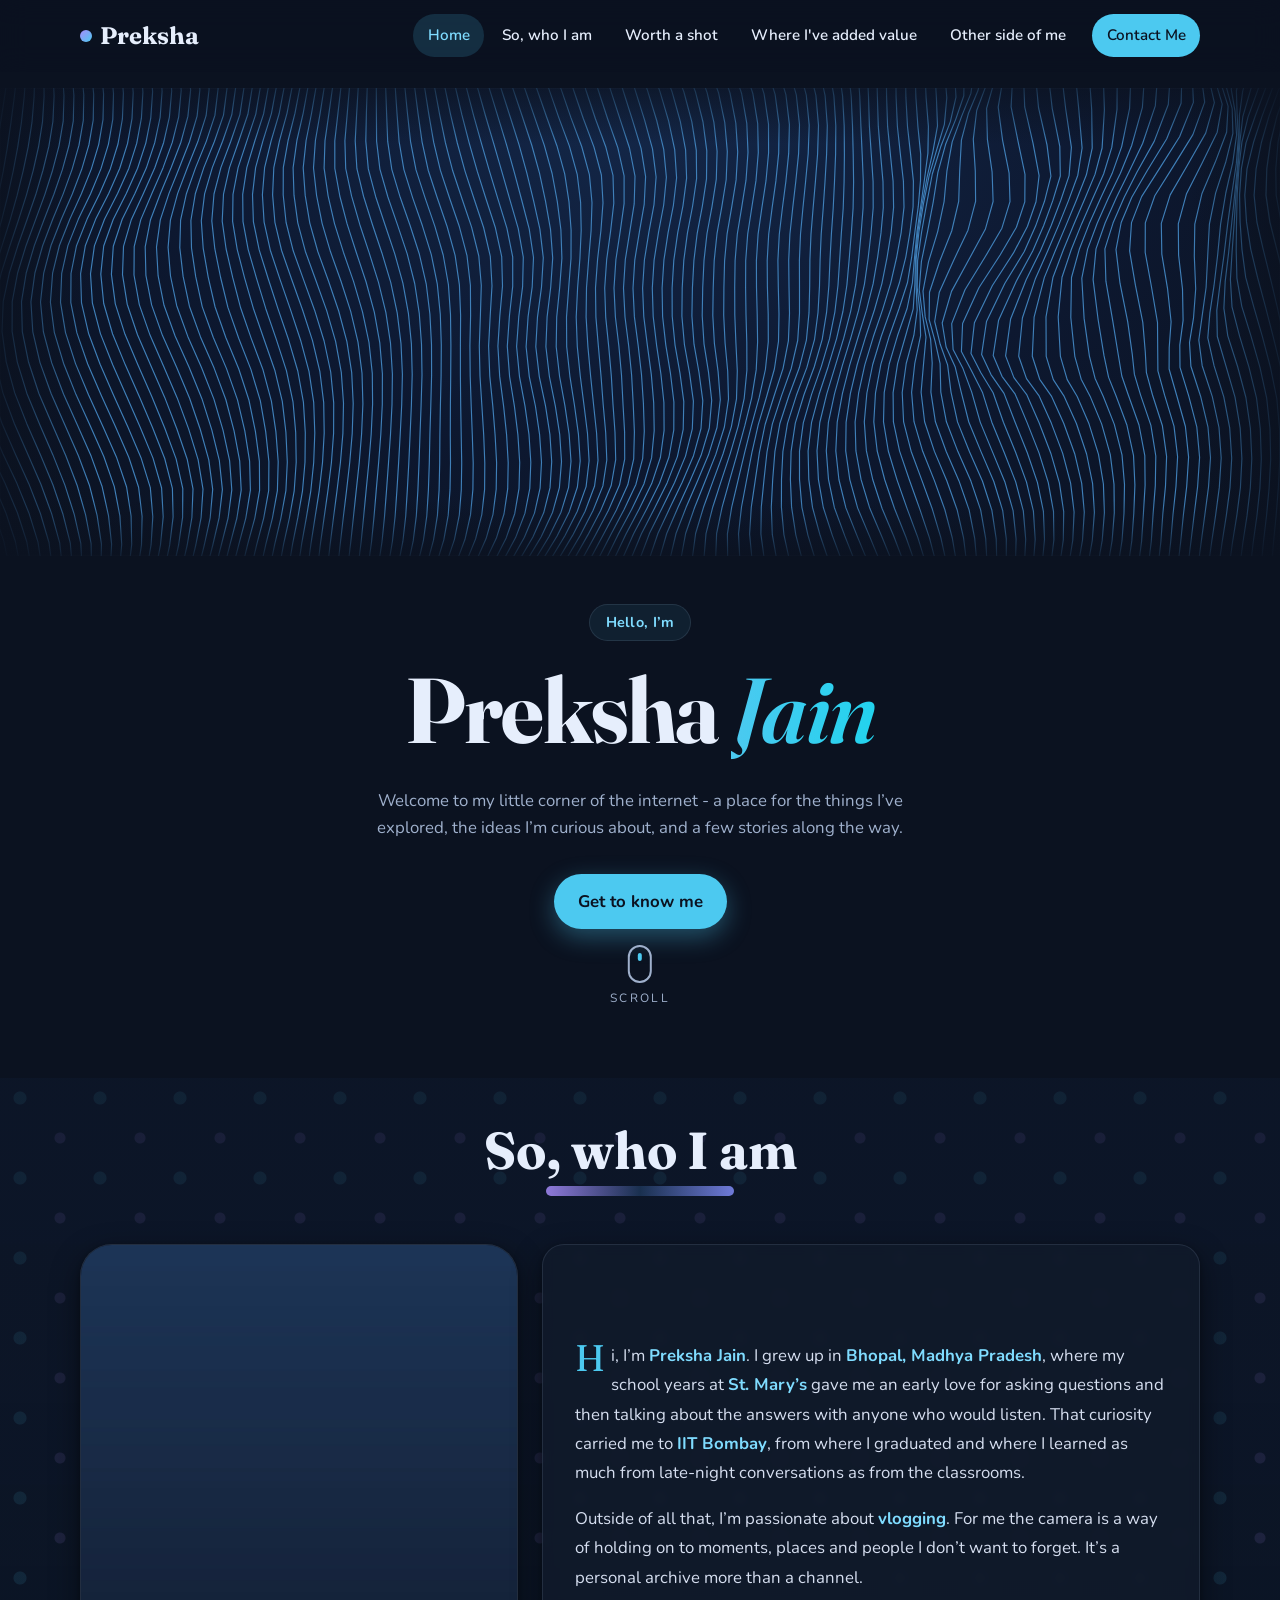
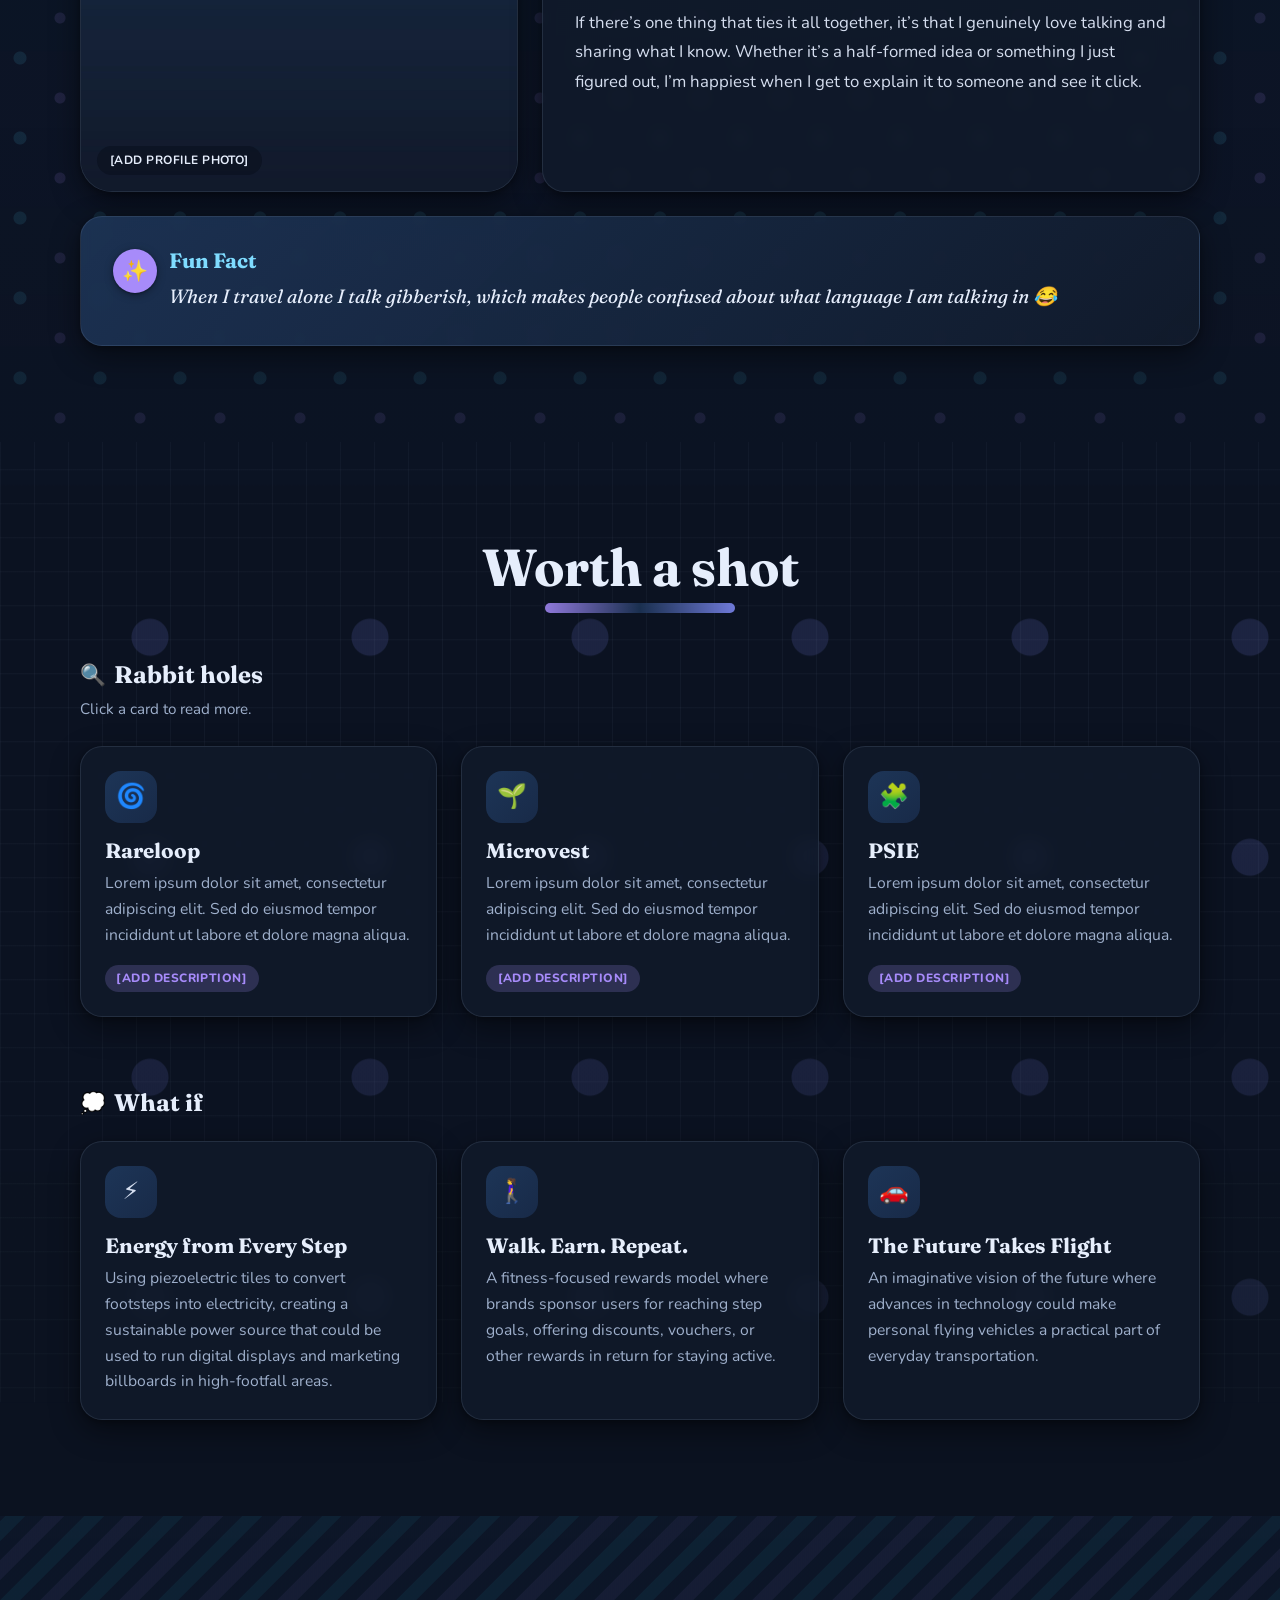
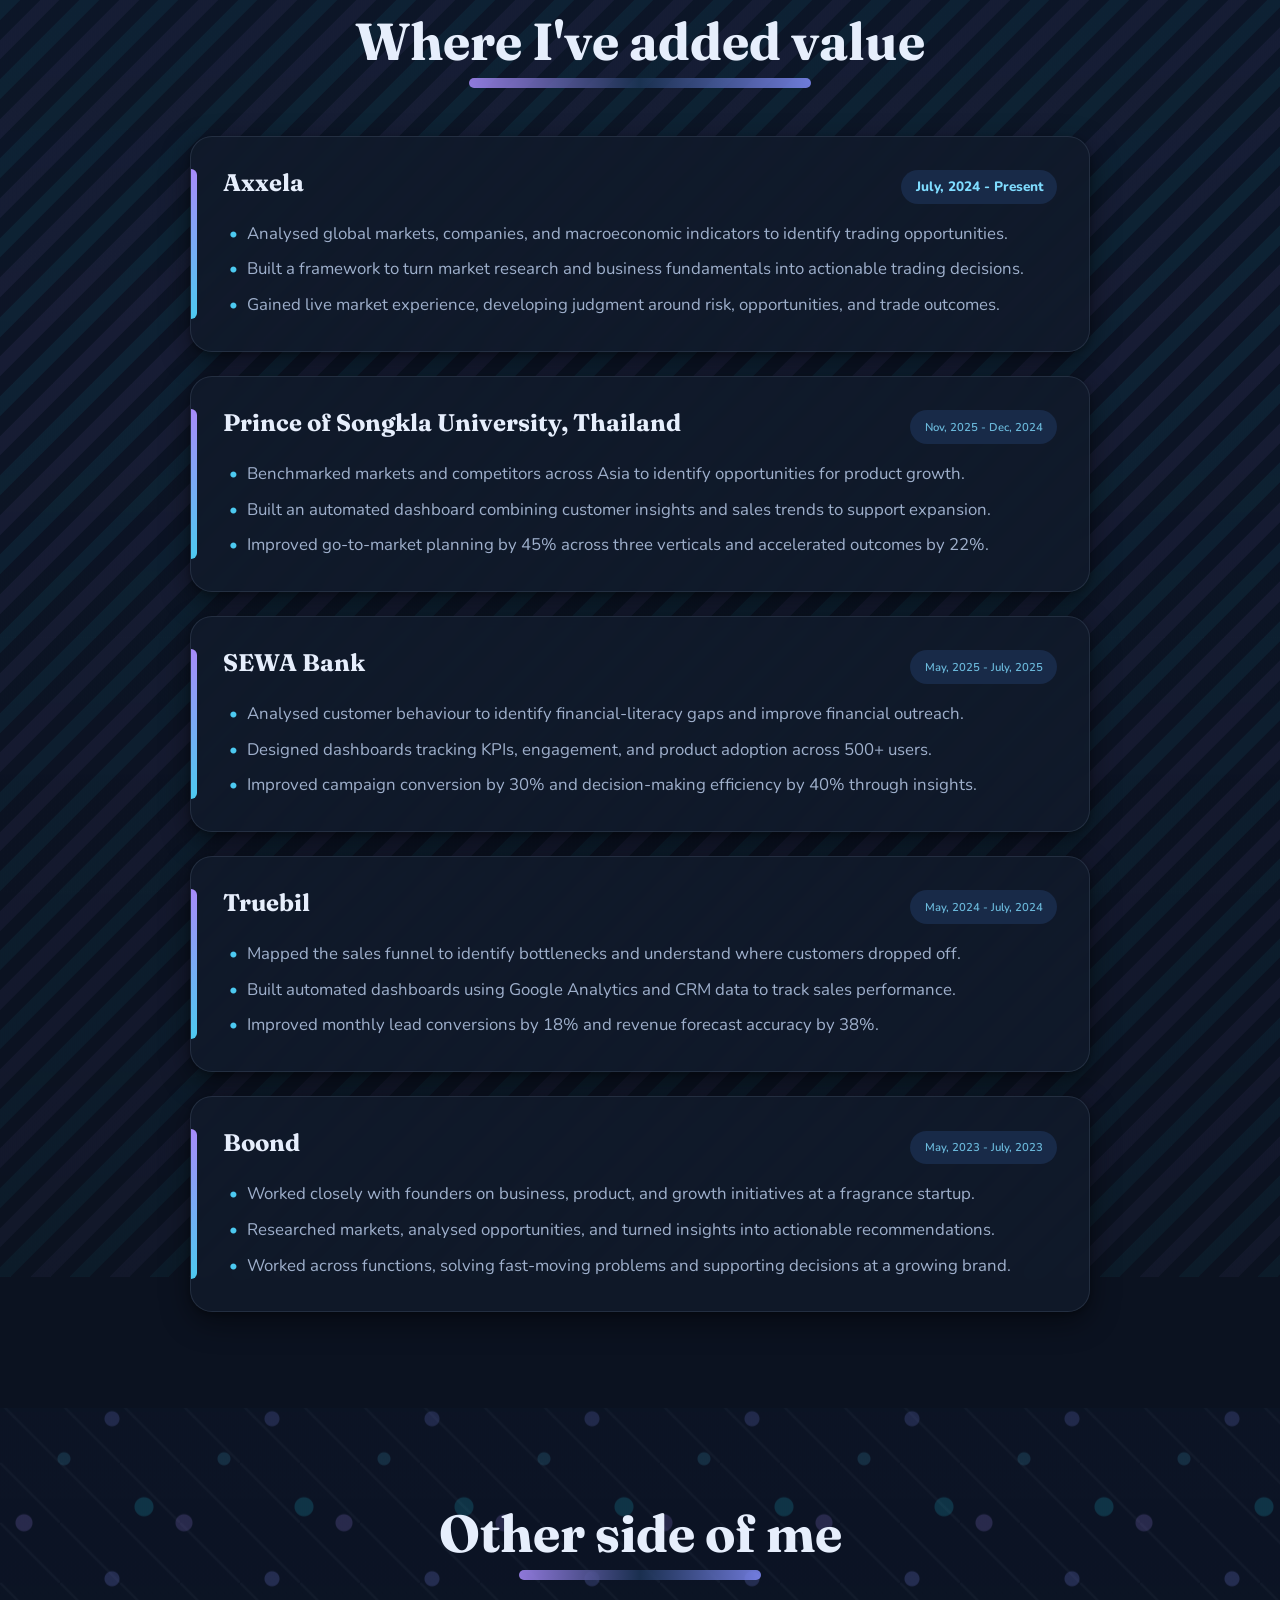
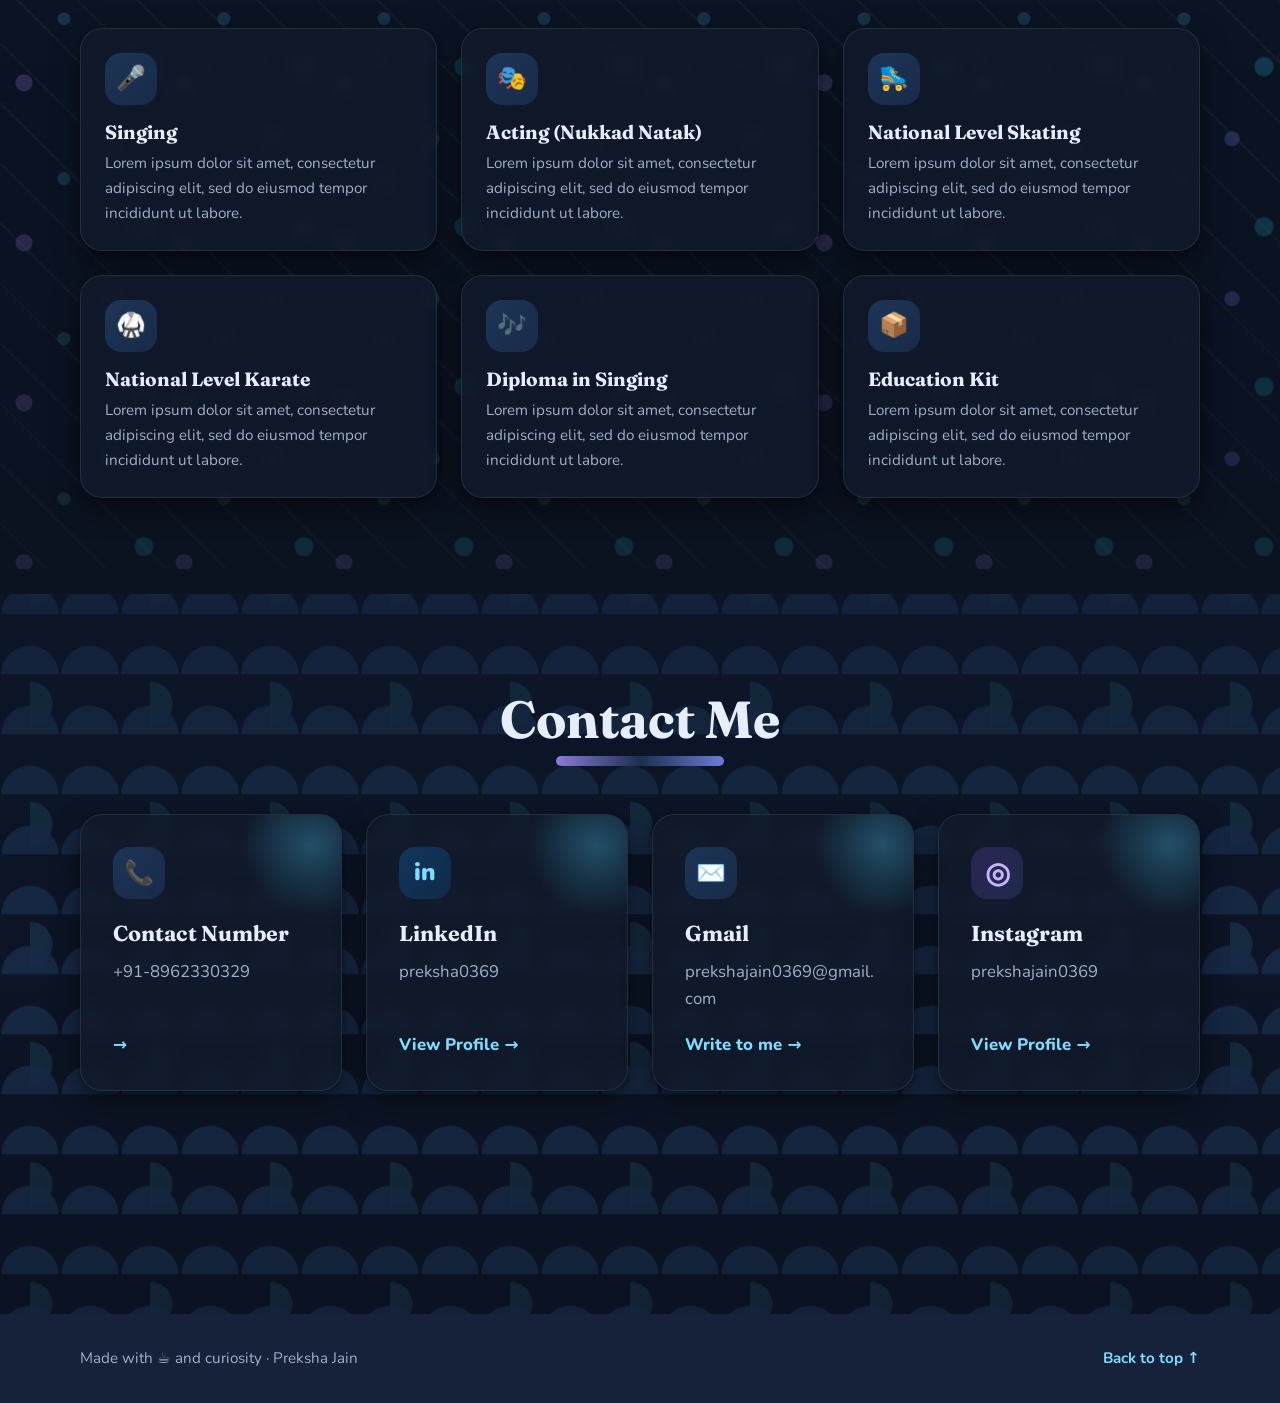
==== commit e4d60d05: "Update work experience details in index.html" ====
--- a/index.html
+++ b/index.html
@@ -242,48 +242,48 @@
           <li class="card work-card reveal">
             <div class="work-card__head">
               <h3 class="work-card__company">Axxela</h3>
-              <span class="work-card__duration">Duration <small>[ADD DURATION]</small></span>
+              <span class="work-card__duration"> <small></small>July, 2024 - Present</span>
             </div>
             <ul class="work-card__points">
-              <li>Analysed global markets, companies, and macroeconomic indicators to uncover potential trading opportunities.</li>
-              <li>Built a practical framework to translate market research and business fundamentals into actionable trading decisions.</li>
-              <li>Gained hands-on experience with live market exposure, developing judgment around risk, opportunities, and trade outcomes.</li>
+              <li>Analysed global markets, companies, and macroeconomic indicators to identify trading opportunities.</li>
+              <li>Built a framework to turn market research and business fundamentals into actionable trading decisions.</li>
+              <li>Gained live market experience, developing judgment around risk, opportunities, and trade outcomes.</li>
             </ul>
           </li>
 
           <li class="card work-card reveal reveal--delay-1">
             <div class="work-card__head">
               <h3 class="work-card__company">Prince of Songkla University, Thailand</h3>
-              <span class="work-card__duration">Duration <small>[ADD DURATION]</small></span>
+              <span class="work-card__duration"> <small>Nov, 2025 - Dec, 2024</small></span>
             </div>
             <ul class="work-card__points">
-              <li>Conducted competitive benchmarking and market segmentation across Asia to identify opportunities for product growth and expansion.</li>
-              <li>Built an automated dashboard combining customer insights and sales trends to turn data into actionable business decisions.</li>
-              <li>Delivered analytics that improved go-to-market planning efficiency by 45% across three verticals and accelerated project outcomes by 22%.</li>
+              <li>Benchmarked markets and competitors across Asia to identify opportunities for product growth.</li>
+              <li>Built an automated dashboard combining customer insights and sales trends to support expansion.</li>
+              <li>Improved go-to-market planning by 45% across three verticals and accelerated outcomes by 22%.</li>
             </ul>
           </li>
 
           <li class="card work-card reveal reveal--delay-2">
             <div class="work-card__head">
               <h3 class="work-card__company">SEWA Bank</h3>
-              <span class="work-card__duration">Duration <small>[ADD DURATION]</small></span>
+              <span class="work-card__duration"> <small>May, 2025 - July, 2025</small></span>
             </div>
             <ul class="work-card__points">
-              <li>Analysed customer behaviour to identify financial-literacy gaps and understand how outreach could be made more effective.</li>
-              <li>Designed dashboards tracking KPIs, customer engagement, and product adoption across 500+ users.</li>
-              <li>Turned customer insights into personalised engagement strategies that improved campaign conversion by 30% and decision-making efficiency by 40%.</li>
+              <li>Analysed customer behaviour to identify financial-literacy gaps and improve financial outreach.</li>
+              <li>Designed dashboards tracking KPIs, engagement, and product adoption across 500+ users.</li>
+              <li>Improved campaign conversion by 30% and decision-making efficiency by 40% through insights.</li>
             </ul>
           </li>
 
           <li class="card work-card reveal">
             <div class="work-card__head">
               <h3 class="work-card__company">Truebil</h3>
-              <span class="work-card__duration">Duration <small>[ADD DURATION]</small></span>
+              <span class="work-card__duration"> <small>May, 2024 - July, 2024</small></span>
             </div>
             <ul class="work-card__points">
-              <li>Mapped the sales funnel to uncover bottlenecks and understand where potential customers were dropping off.</li>
-              <li>Connected Google Analytics and CRM data through automated dashboards to make sales performance easier to track and understand.</li>
-              <li>Used data-driven process improvements and targeted interventions that increased monthly lead conversions by 18% and improved revenue forecast accuracy by 38%.</li>
+              <li>Mapped the sales funnel to identify bottlenecks and understand where customers dropped off.</li>
+              <li>Built automated dashboards using Google Analytics and CRM data to track sales performance.</li>
+              <li>Improved monthly lead conversions by 18% and revenue forecast accuracy by 38%.</li>
             </ul>
           </li>
 
@@ -293,9 +293,9 @@
               <span class="work-card__duration"> <small>May, 2023 - July, 2023</small></span>
             </div>
             <ul class="work-card__points">
-              <li>Worked closely with the founders on business, product, and growth initiatives, gaining a first-hand view of how a fragrance startup operates.</li>
-              <li>Supported cross-functional projects by researching markets, analysing opportunities, and turning insights into actionable recommendations.</li>
-              <li>Worked across different parts of the business, helping solve fast-moving problems and gaining exposure to the decision-making behind a growing consumer brand.</li>
+              <li>Worked closely with founders on business, product, and growth initiatives at a fragrance startup.</li>
+              <li>Researched markets, analysed opportunities, and turned insights into actionable recommendations.</li>
+              <li>Worked across functions, solving fast-moving problems and supporting decisions at a growing brand.</li>
             </ul>
           </li>
         </ol>
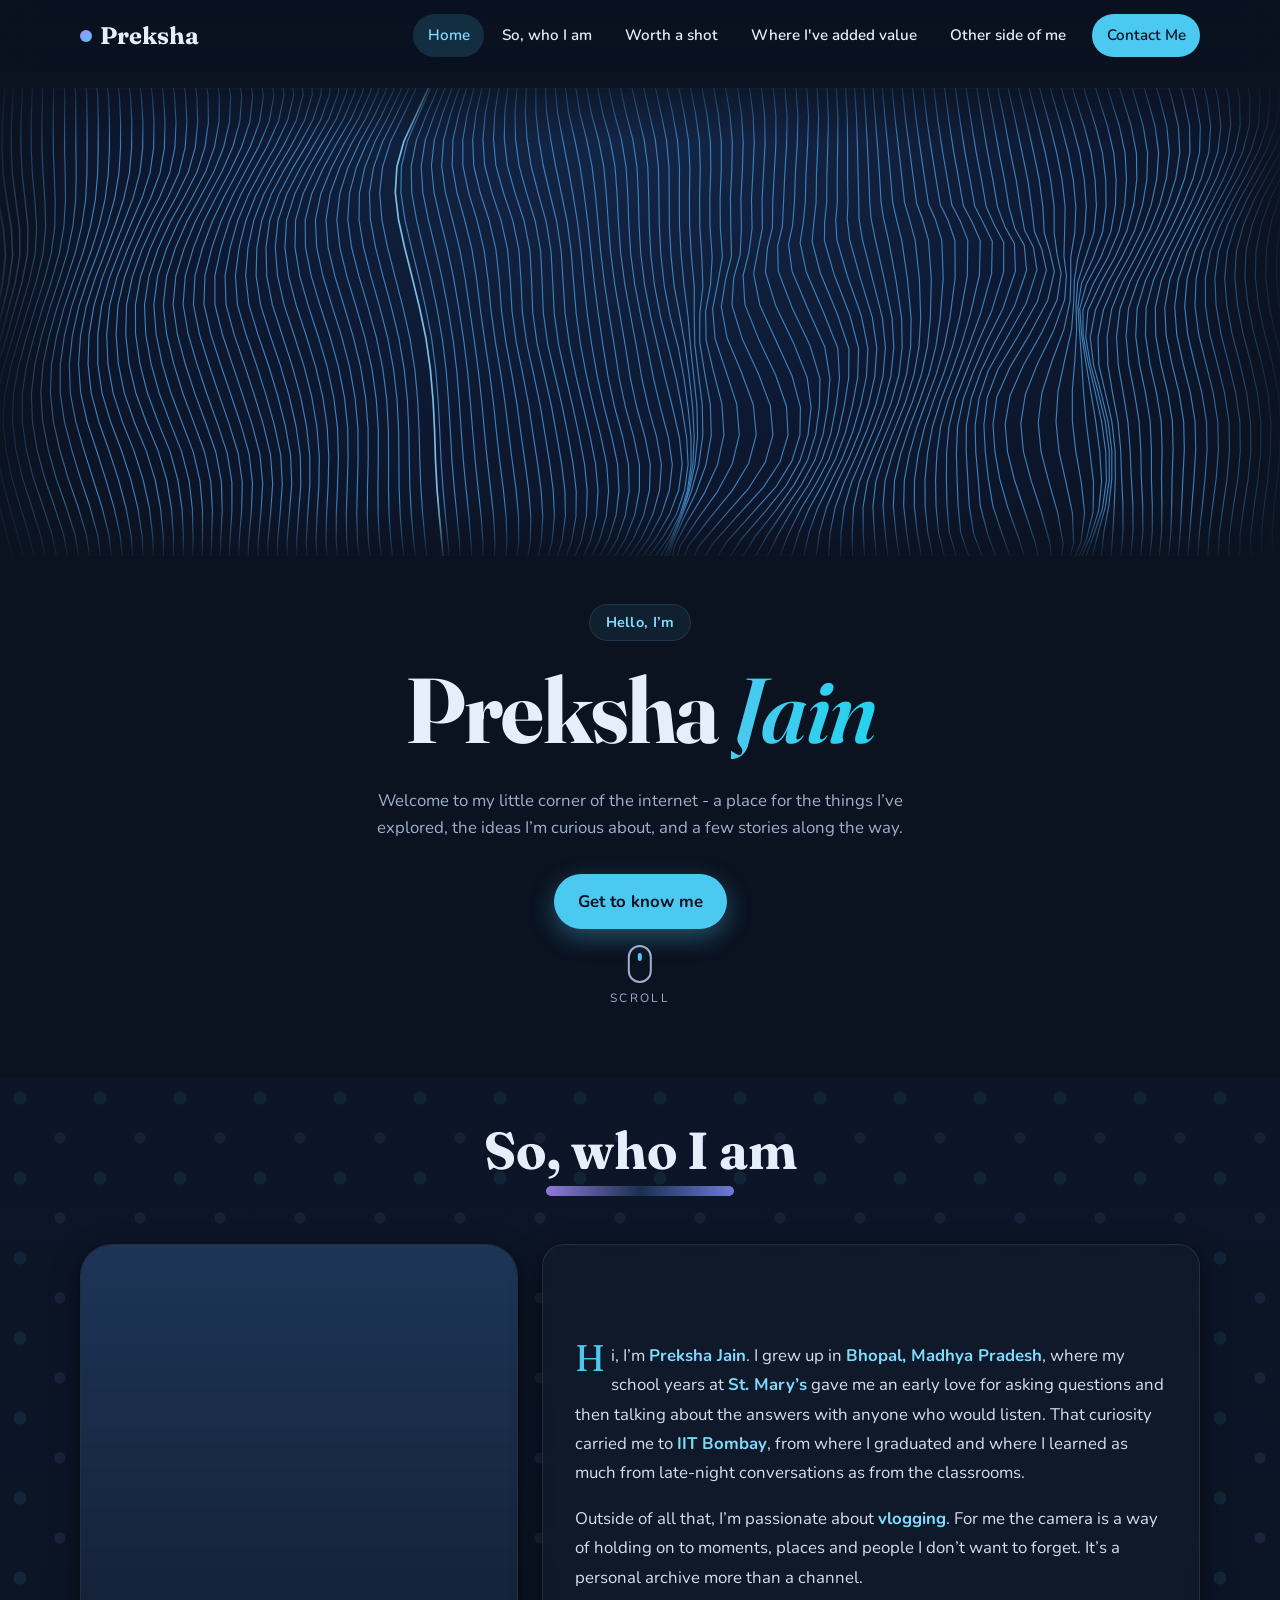
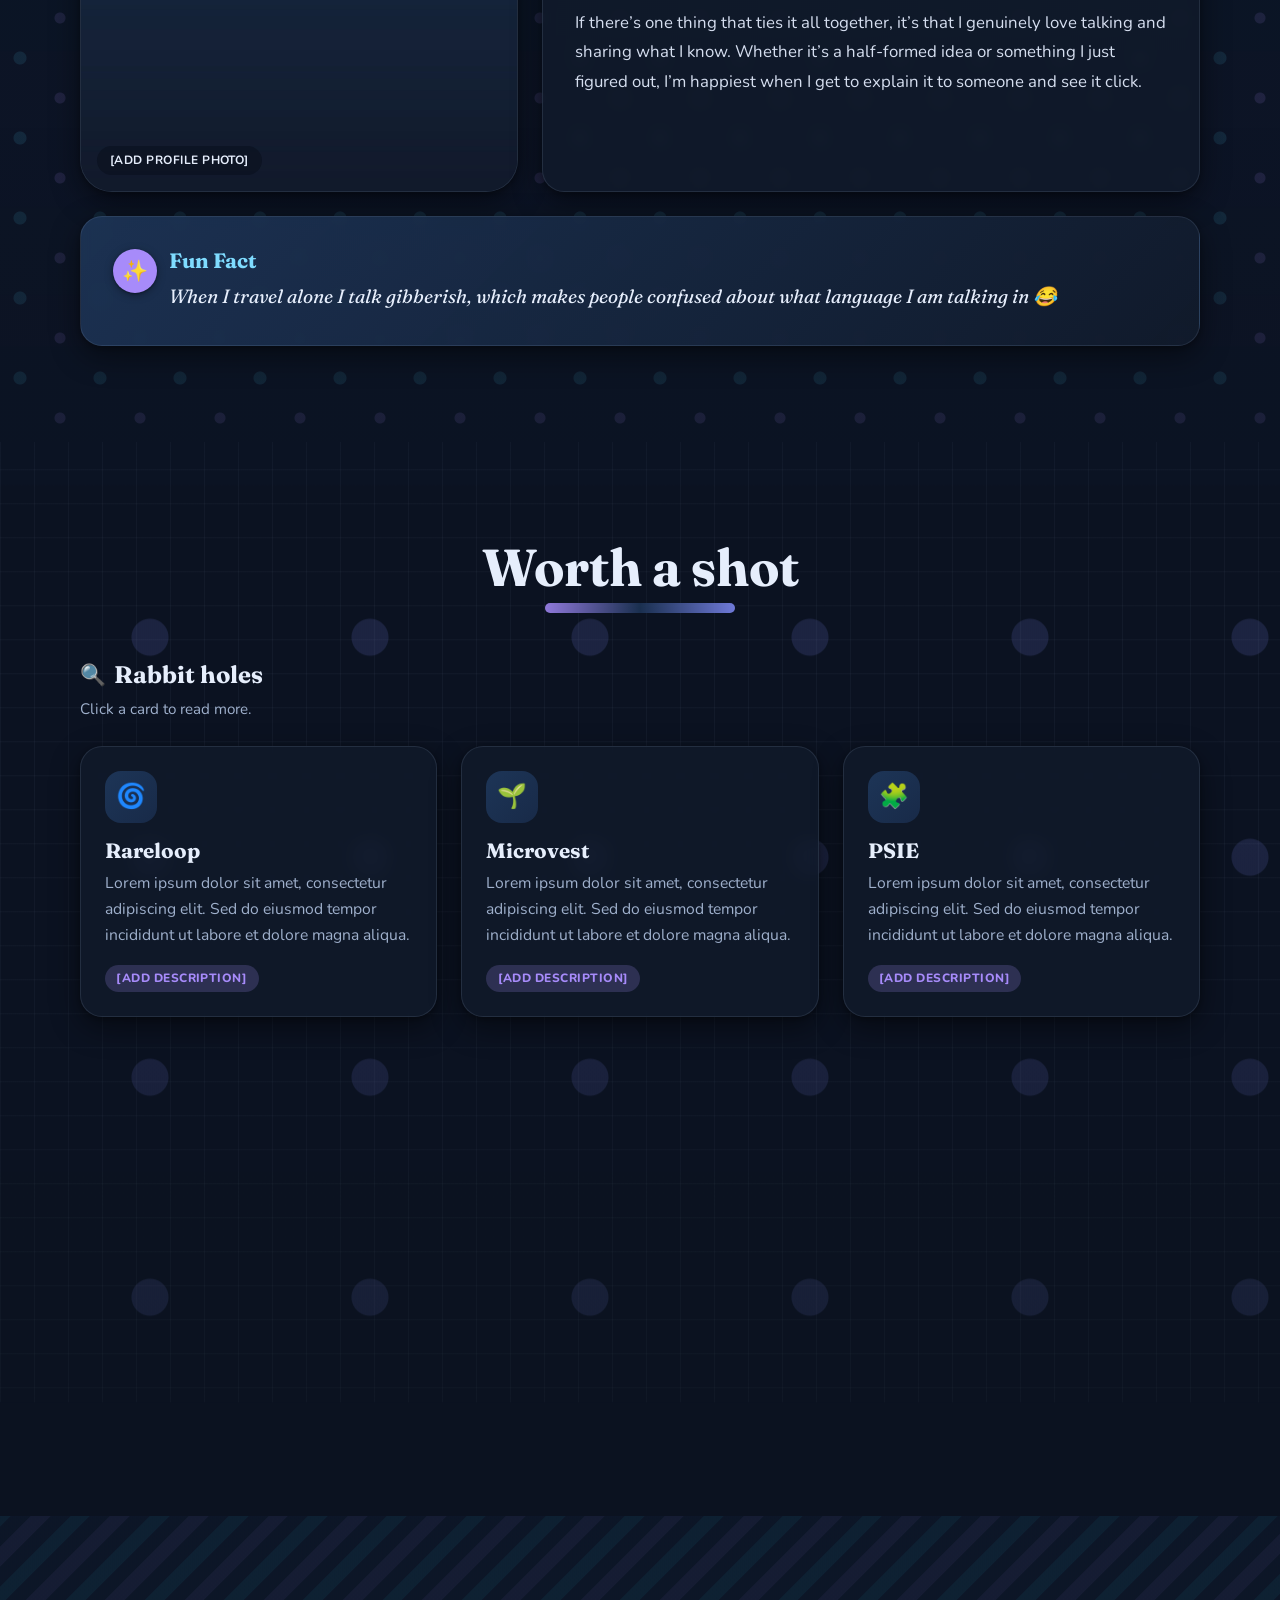
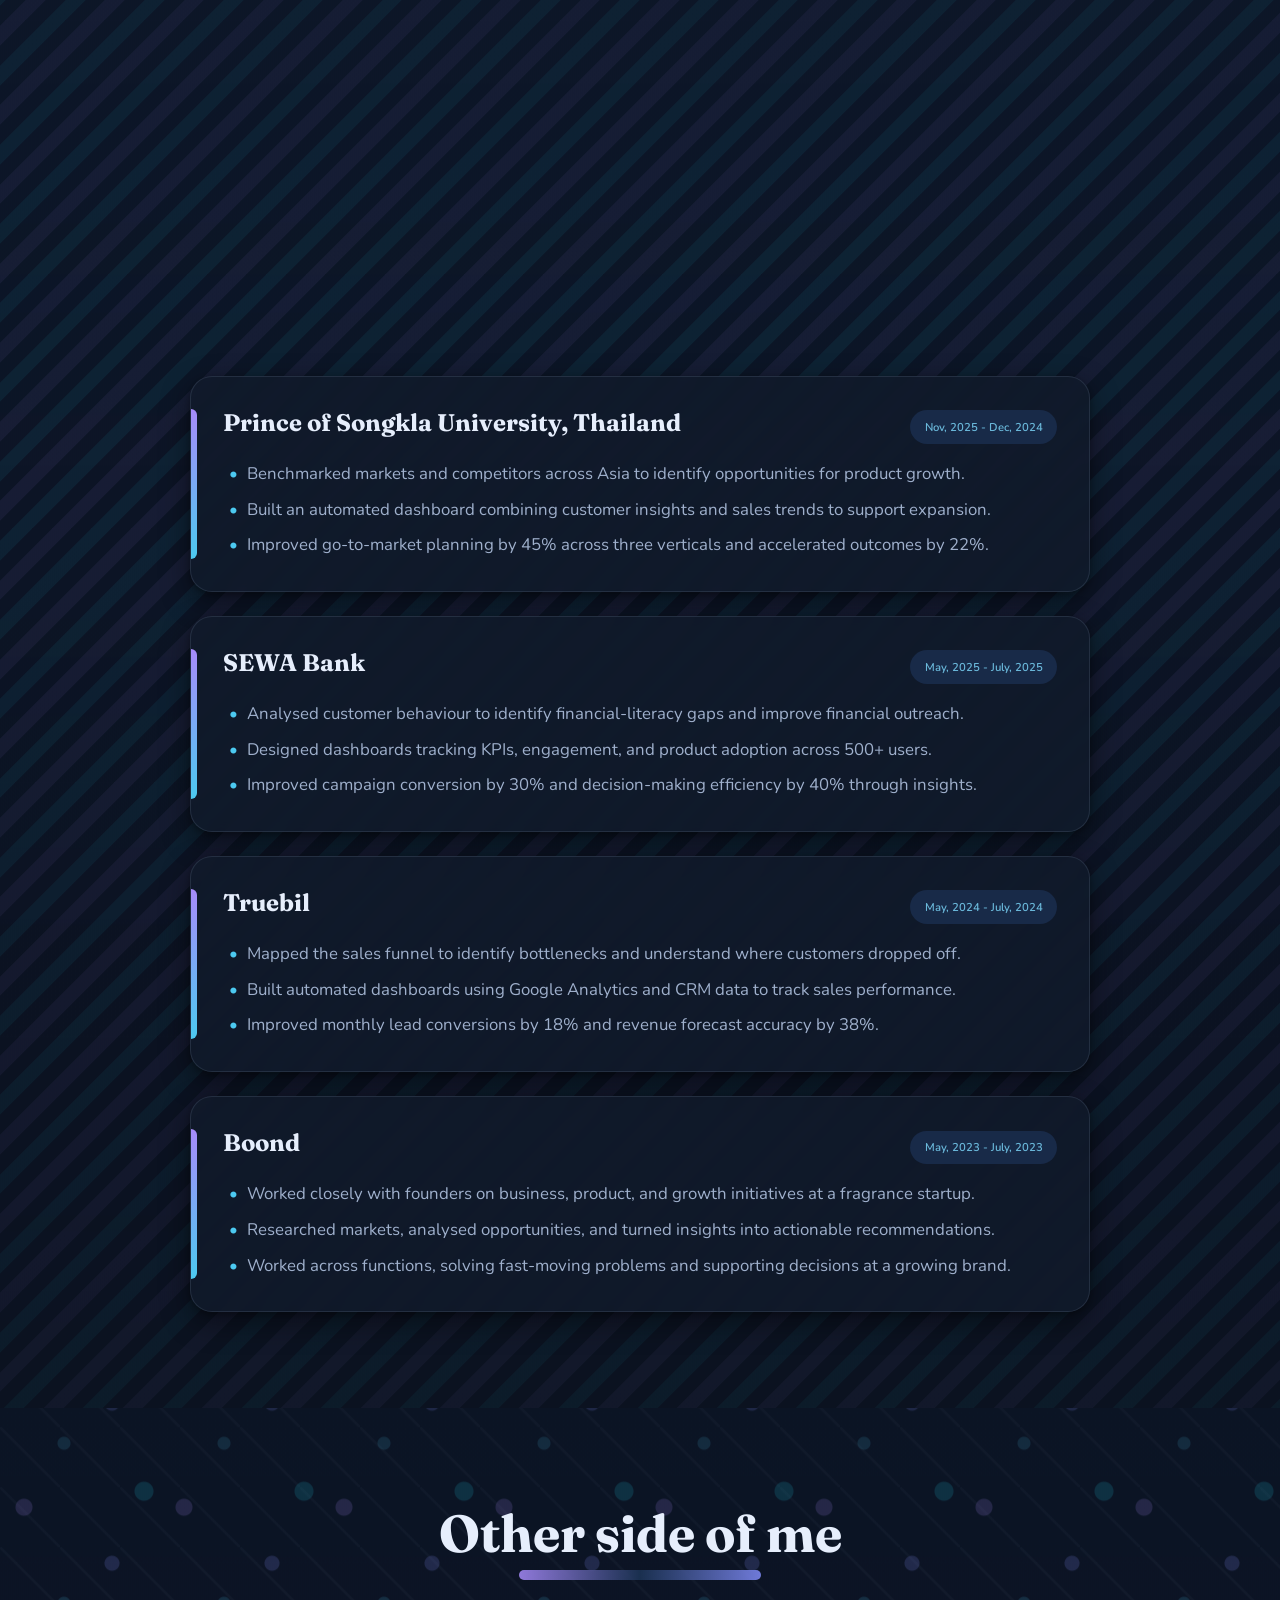
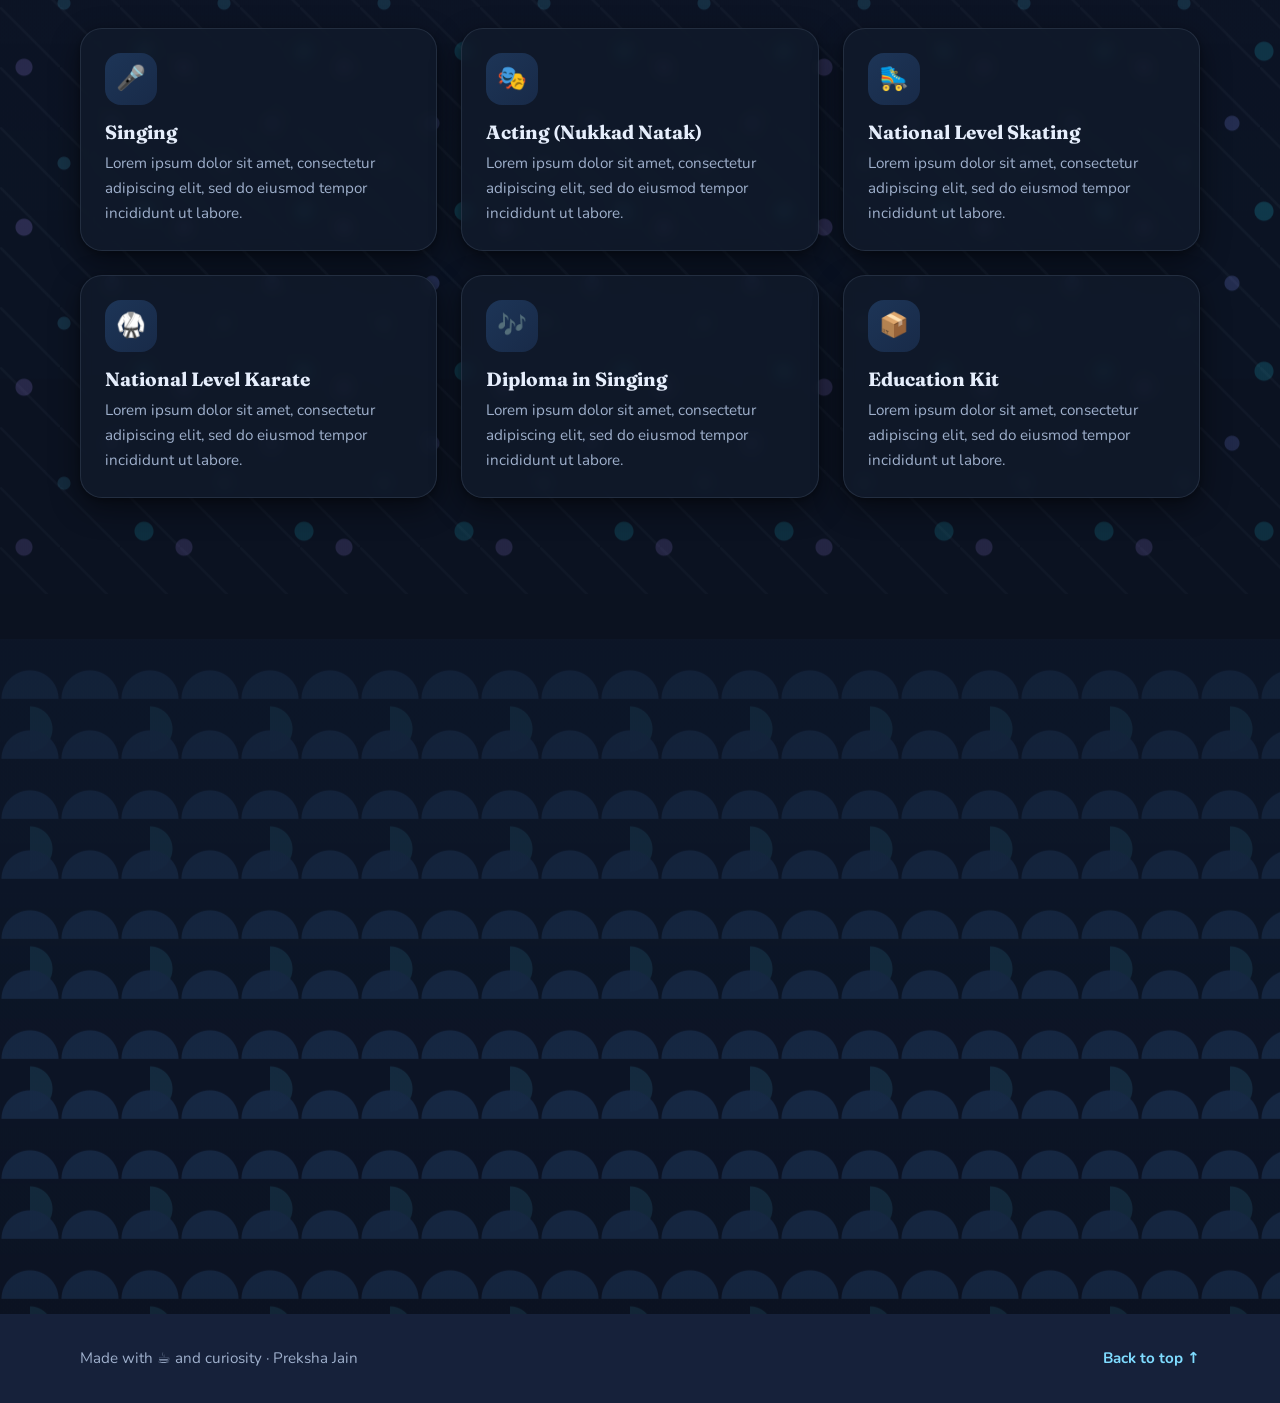
==== commit 91be7cdb: "Fix small tag placement in work-card duration Corrected the placement of the small tag in the work-c" ====
--- a/index.html
+++ b/index.html
@@ -242,7 +242,7 @@
           <li class="card work-card reveal">
             <div class="work-card__head">
               <h3 class="work-card__company">Axxela</h3>
-              <span class="work-card__duration"> <small></small>July, 2024 - Present</span>
+              <span class="work-card__duration"> <small>July, 2024 - Present</small></span>
             </div>
             <ul class="work-card__points">
               <li>Analysed global markets, companies, and macroeconomic indicators to identify trading opportunities.</li>
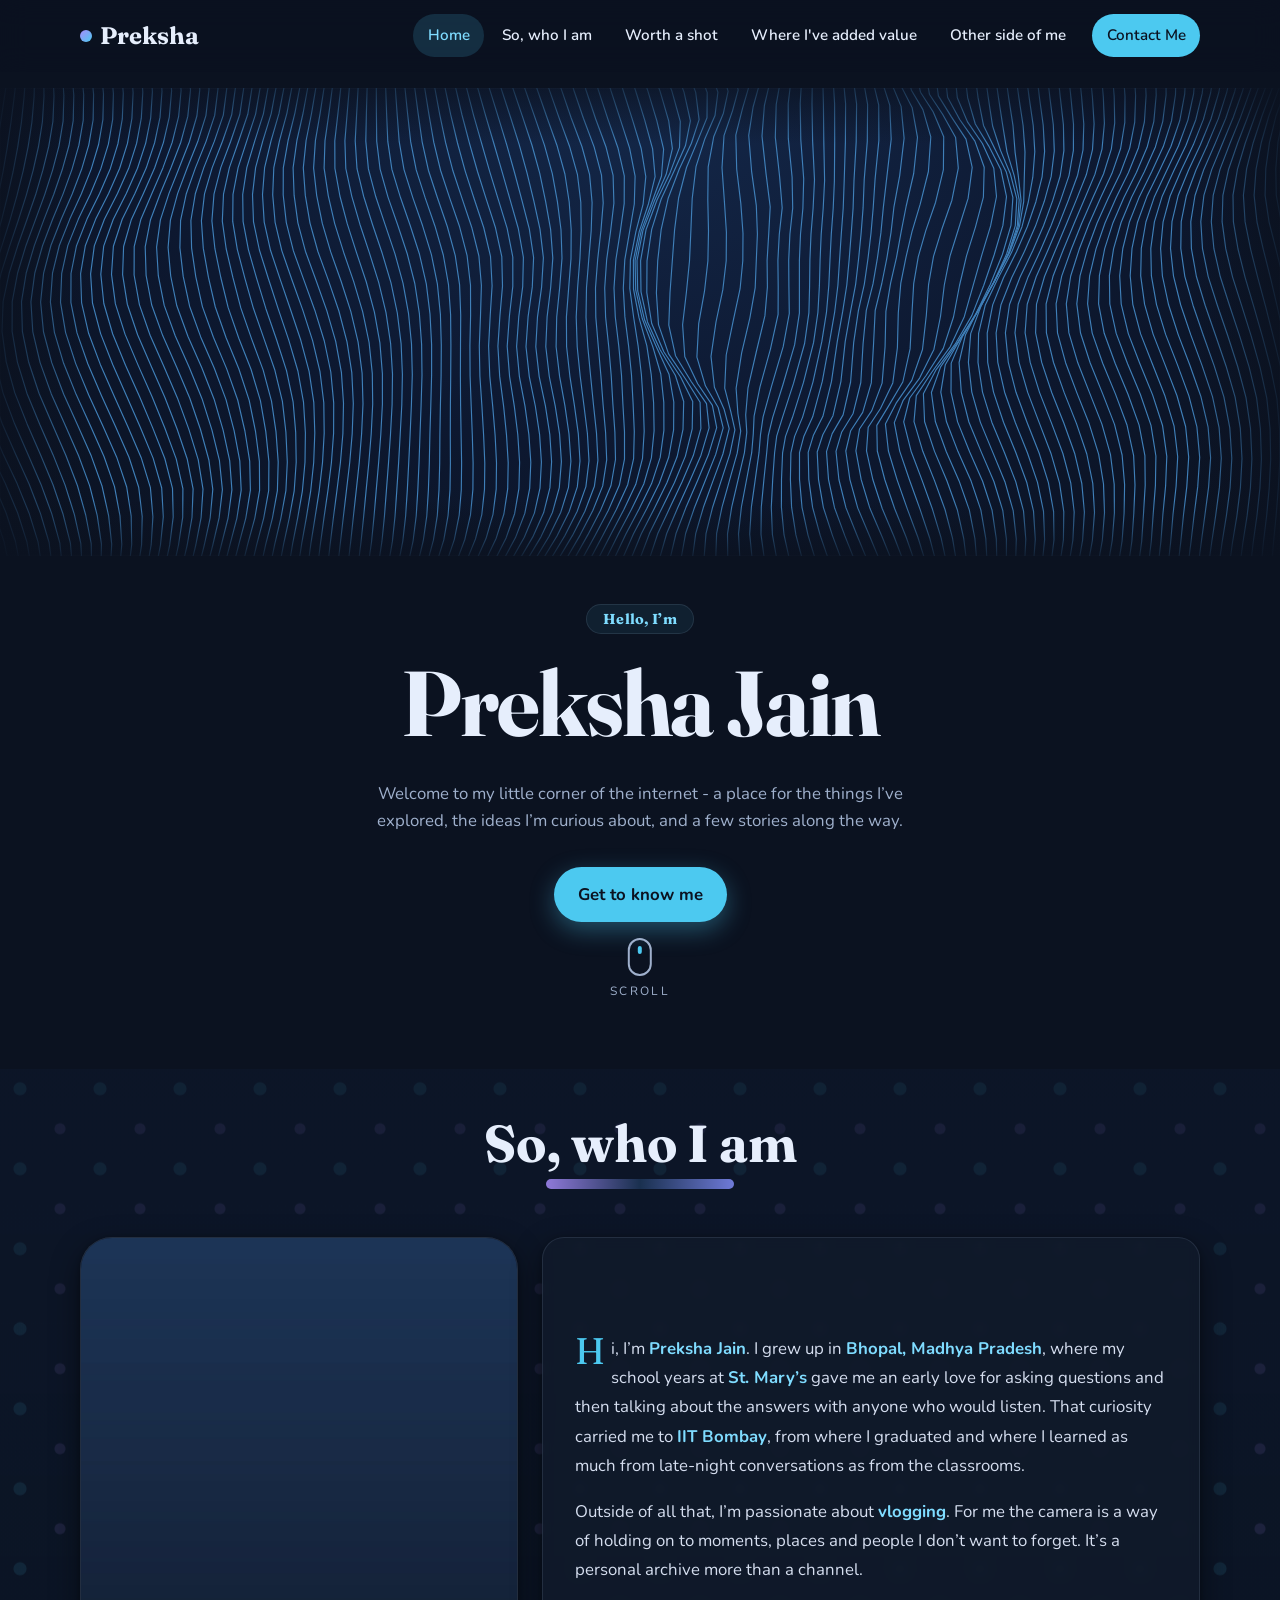
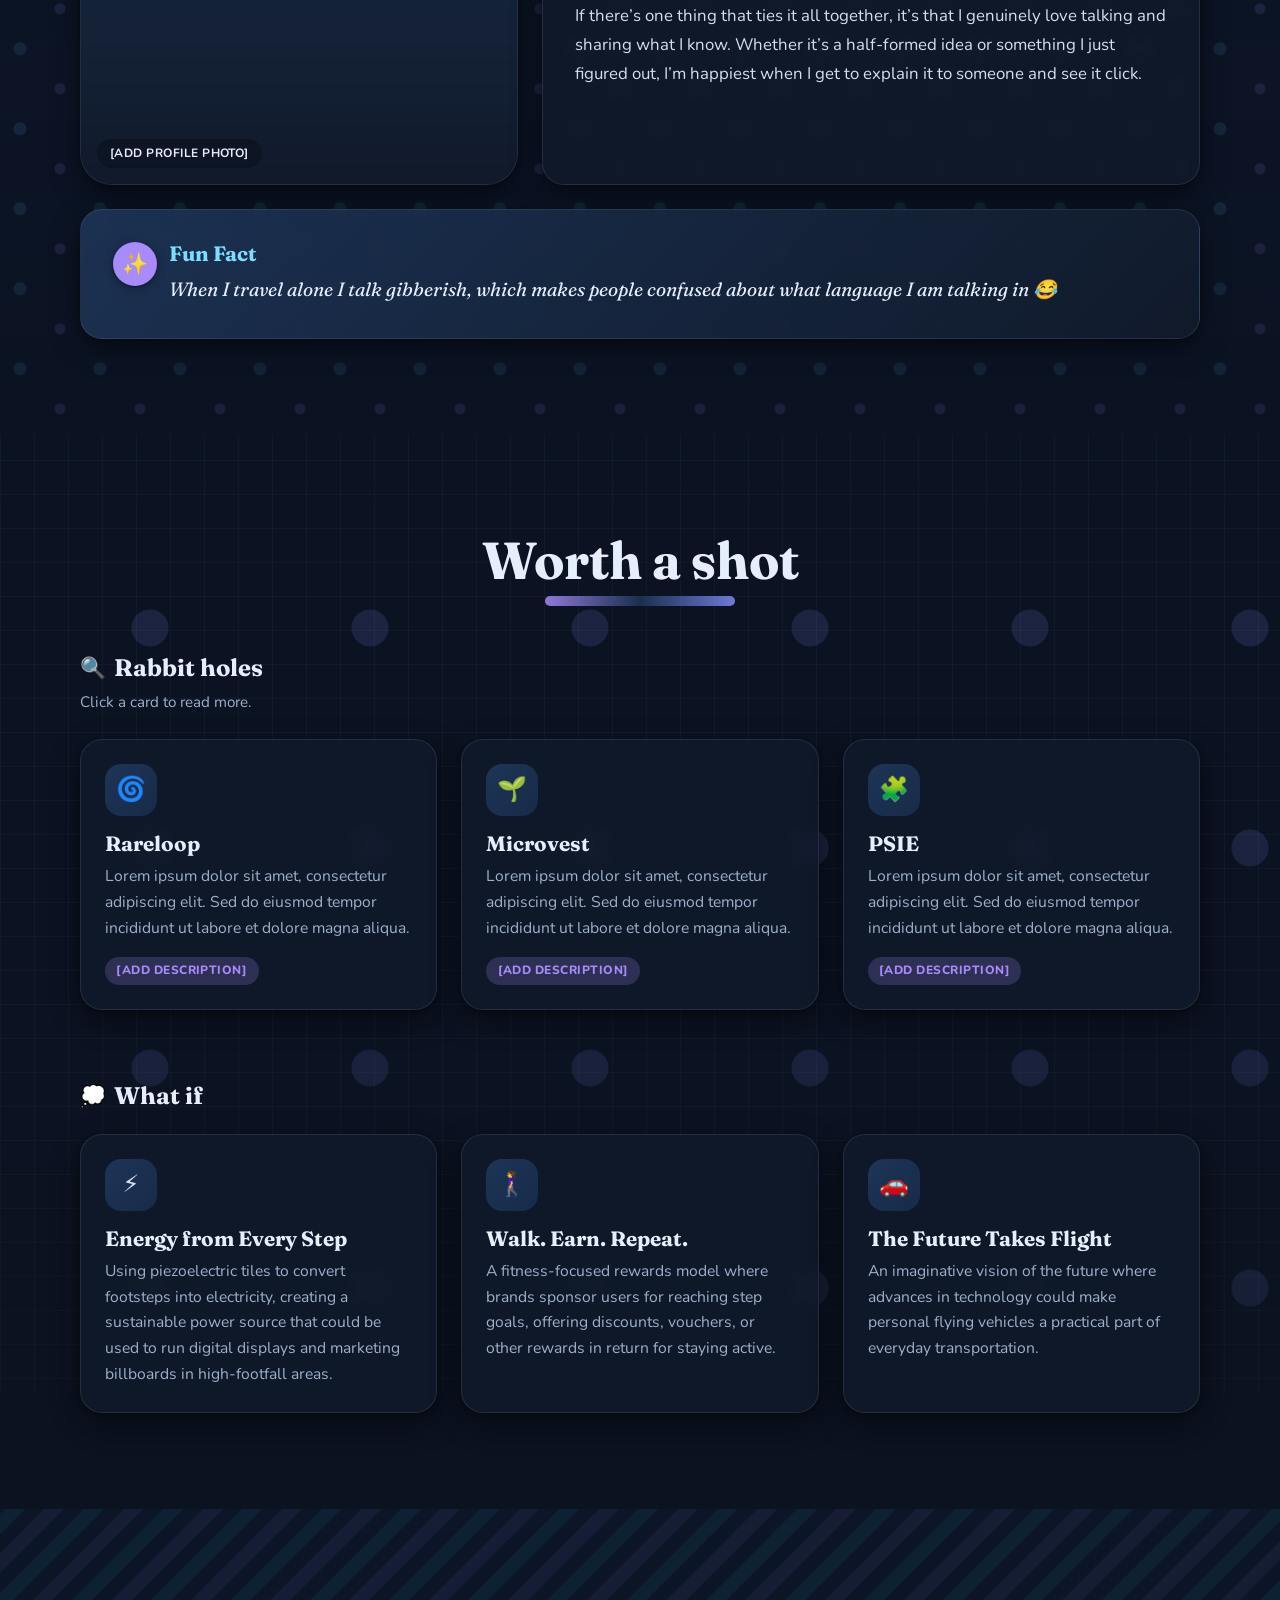
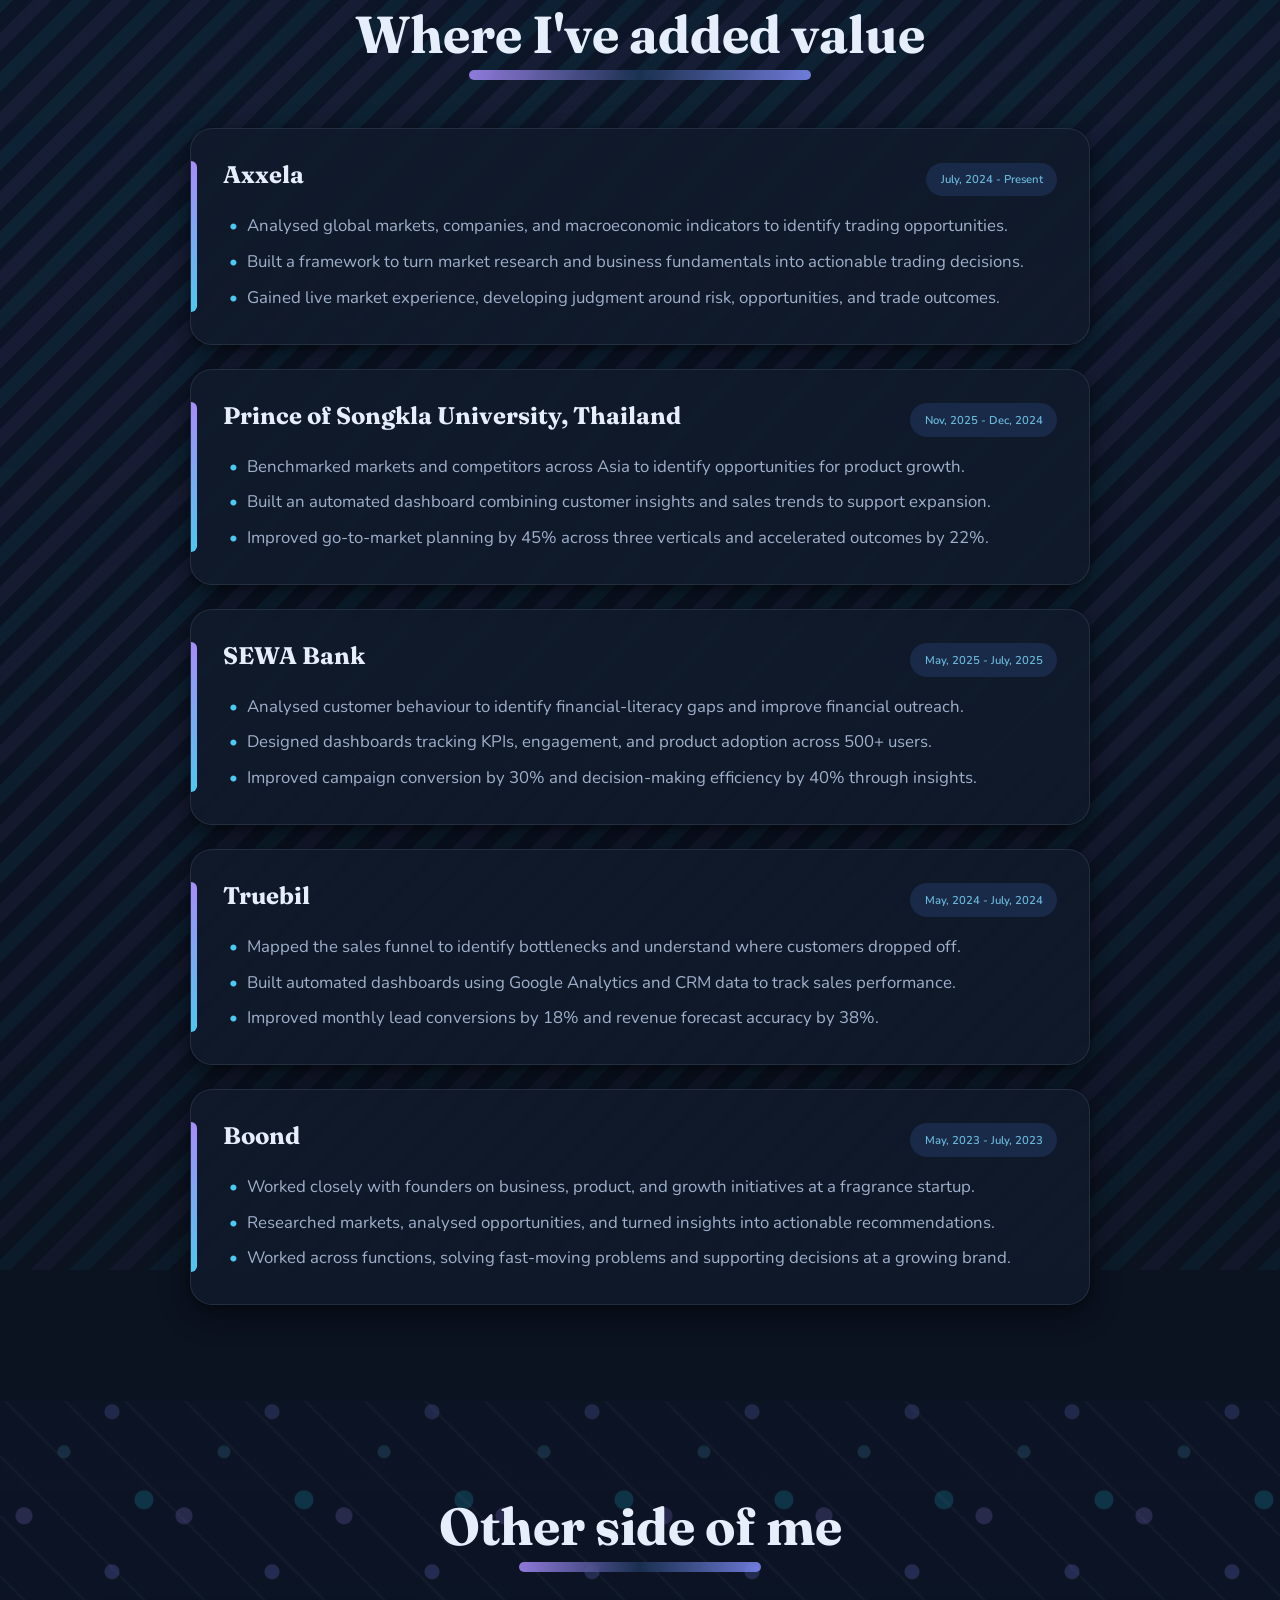
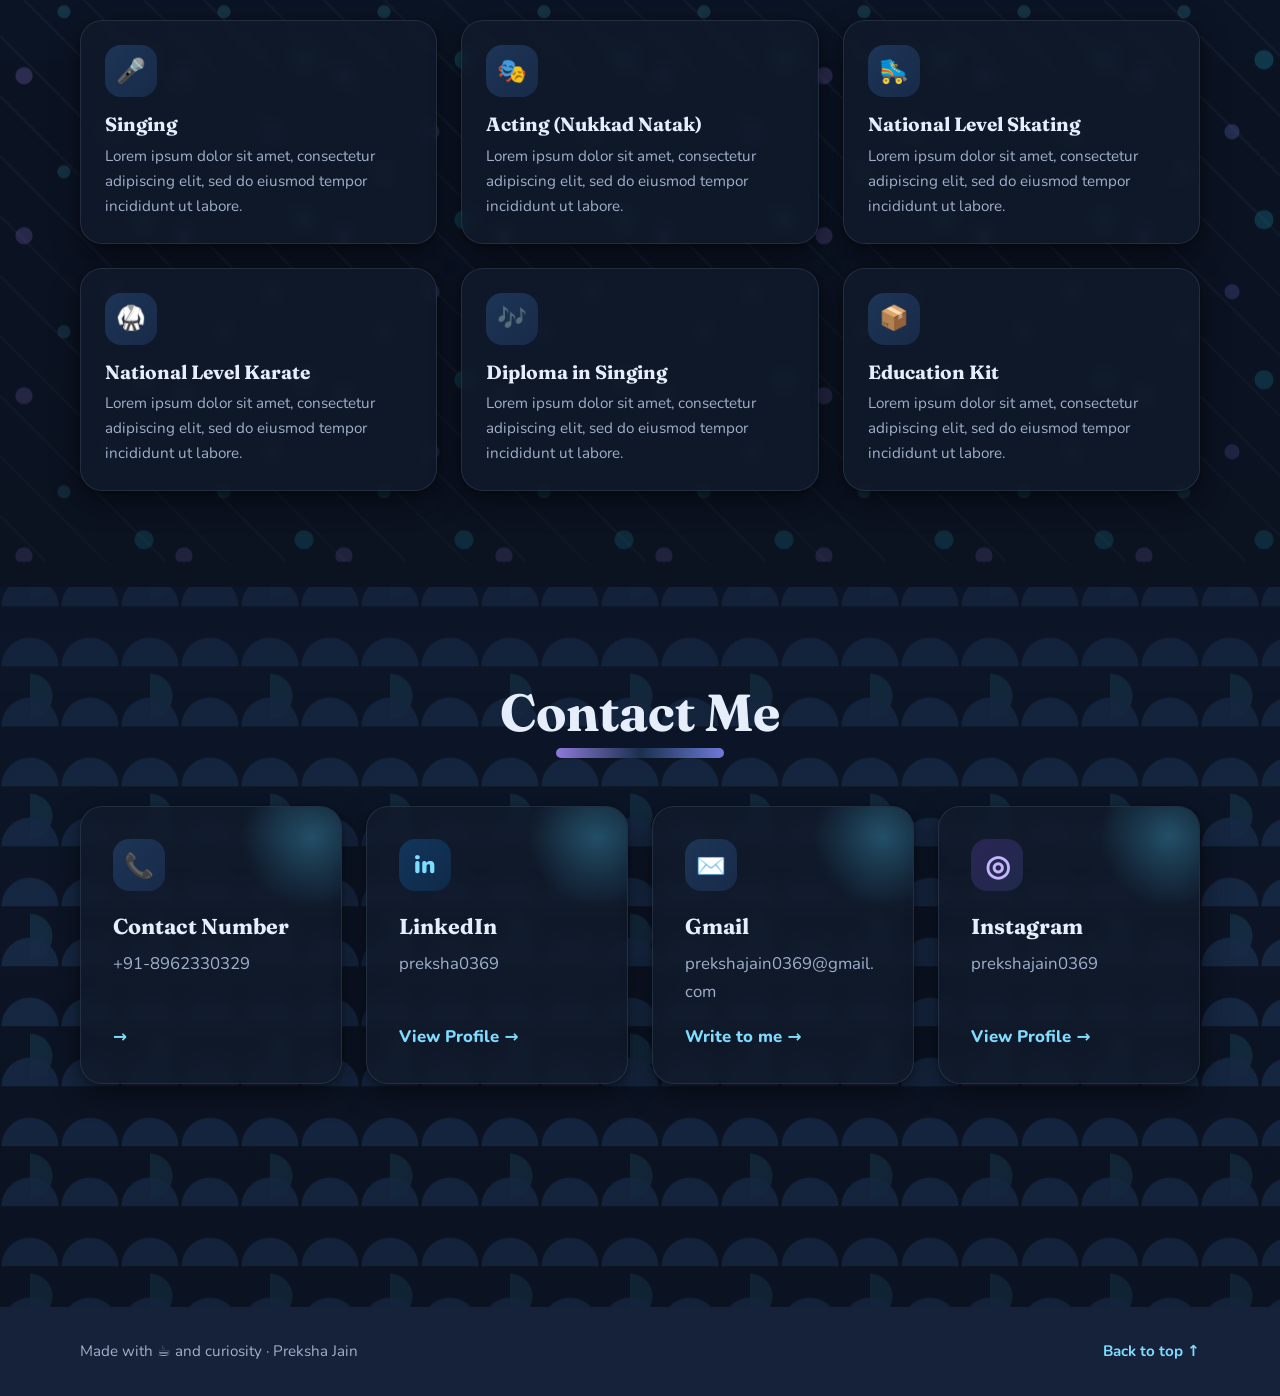
==== commit beef703c: "Change header tags for hero section" ====
--- a/index.html
+++ b/index.html
@@ -56,8 +56,8 @@
       </div>
 
       <div class="hero__content container">
-        <p class="hero__eyebrow">Hello, I’m</p>
-        <h1 class="hero__title" id="hero-title">Preksha <span class="hero__title-accent">Jain</span></h1>
+        <h3 class="hero__eyebrow">Hello, I’m</h3>
+        <h1 class="hero__title" id="hero-title">Preksha Jain</h1>
         <p class="hero__intro">
           <!-- [ADD SHORT INTRODUCTION] -->
           Welcome to my little corner of the internet - a place for the things I’ve explored,
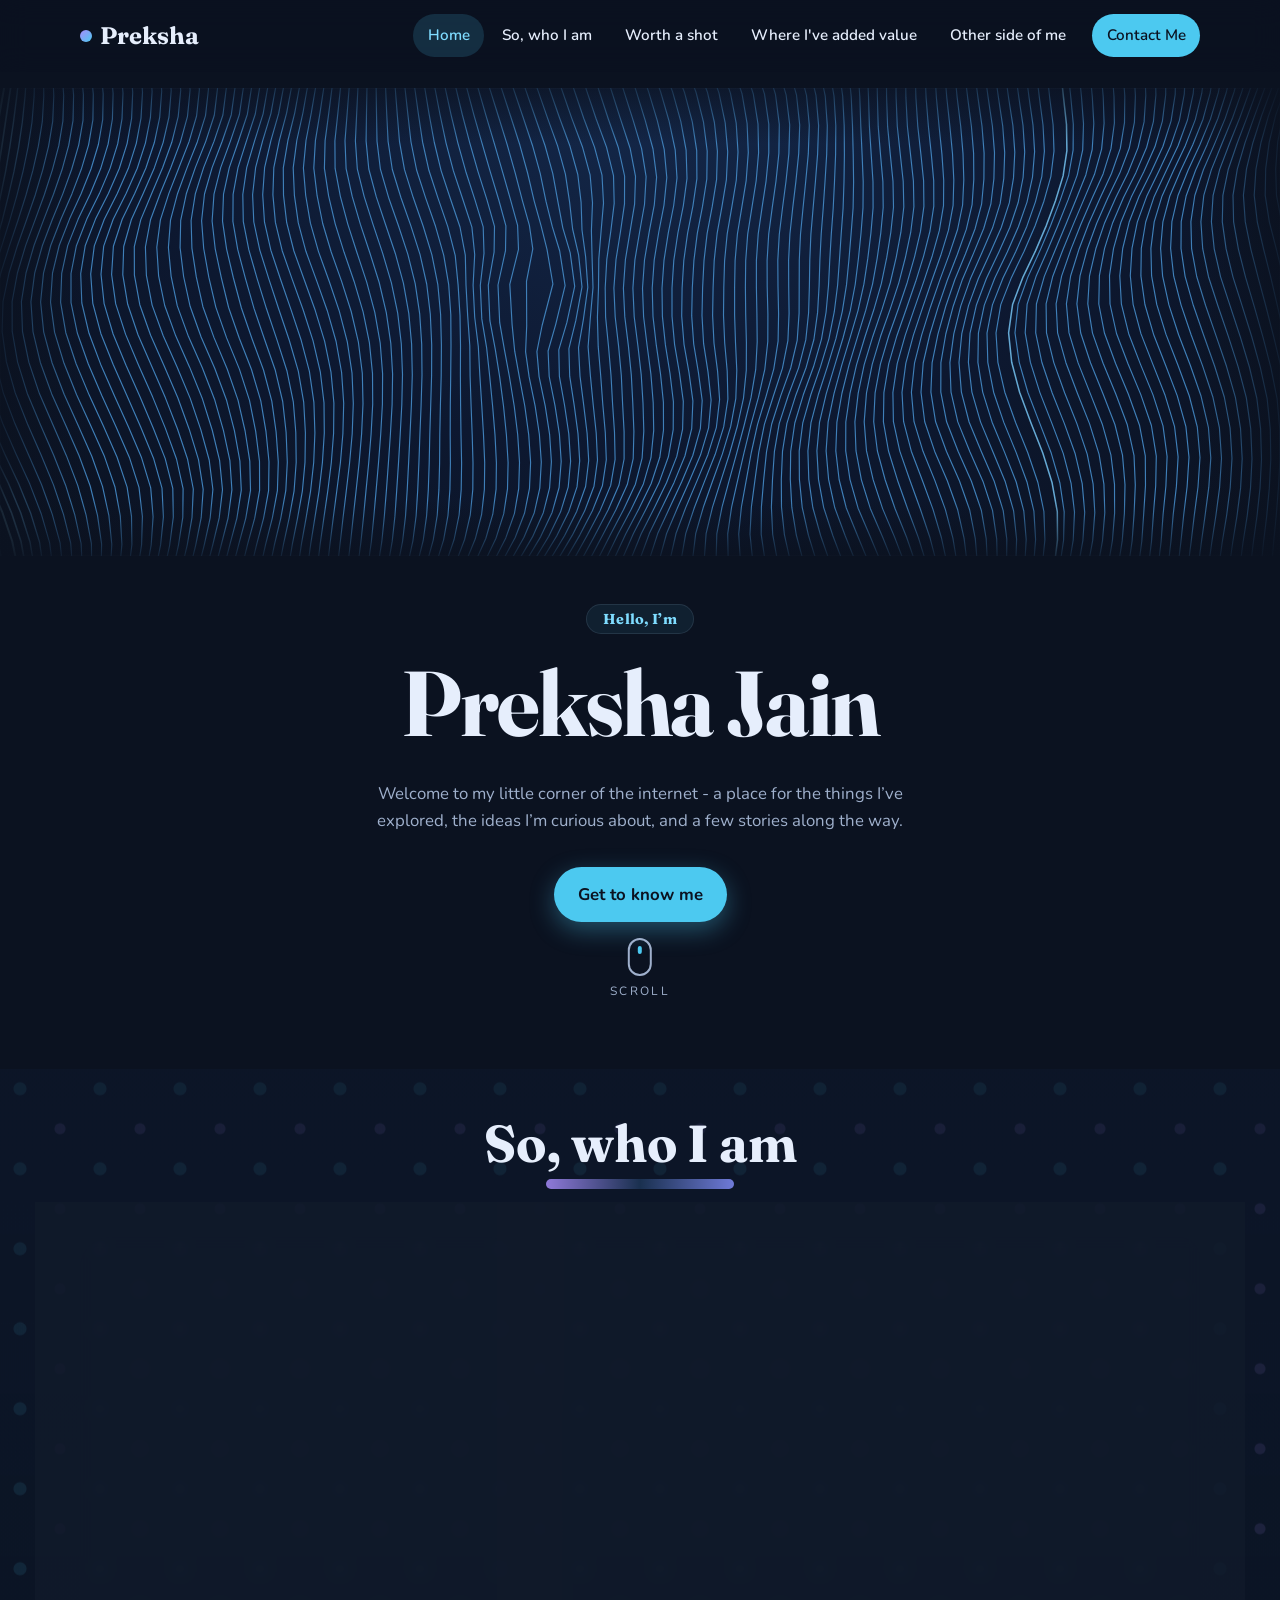
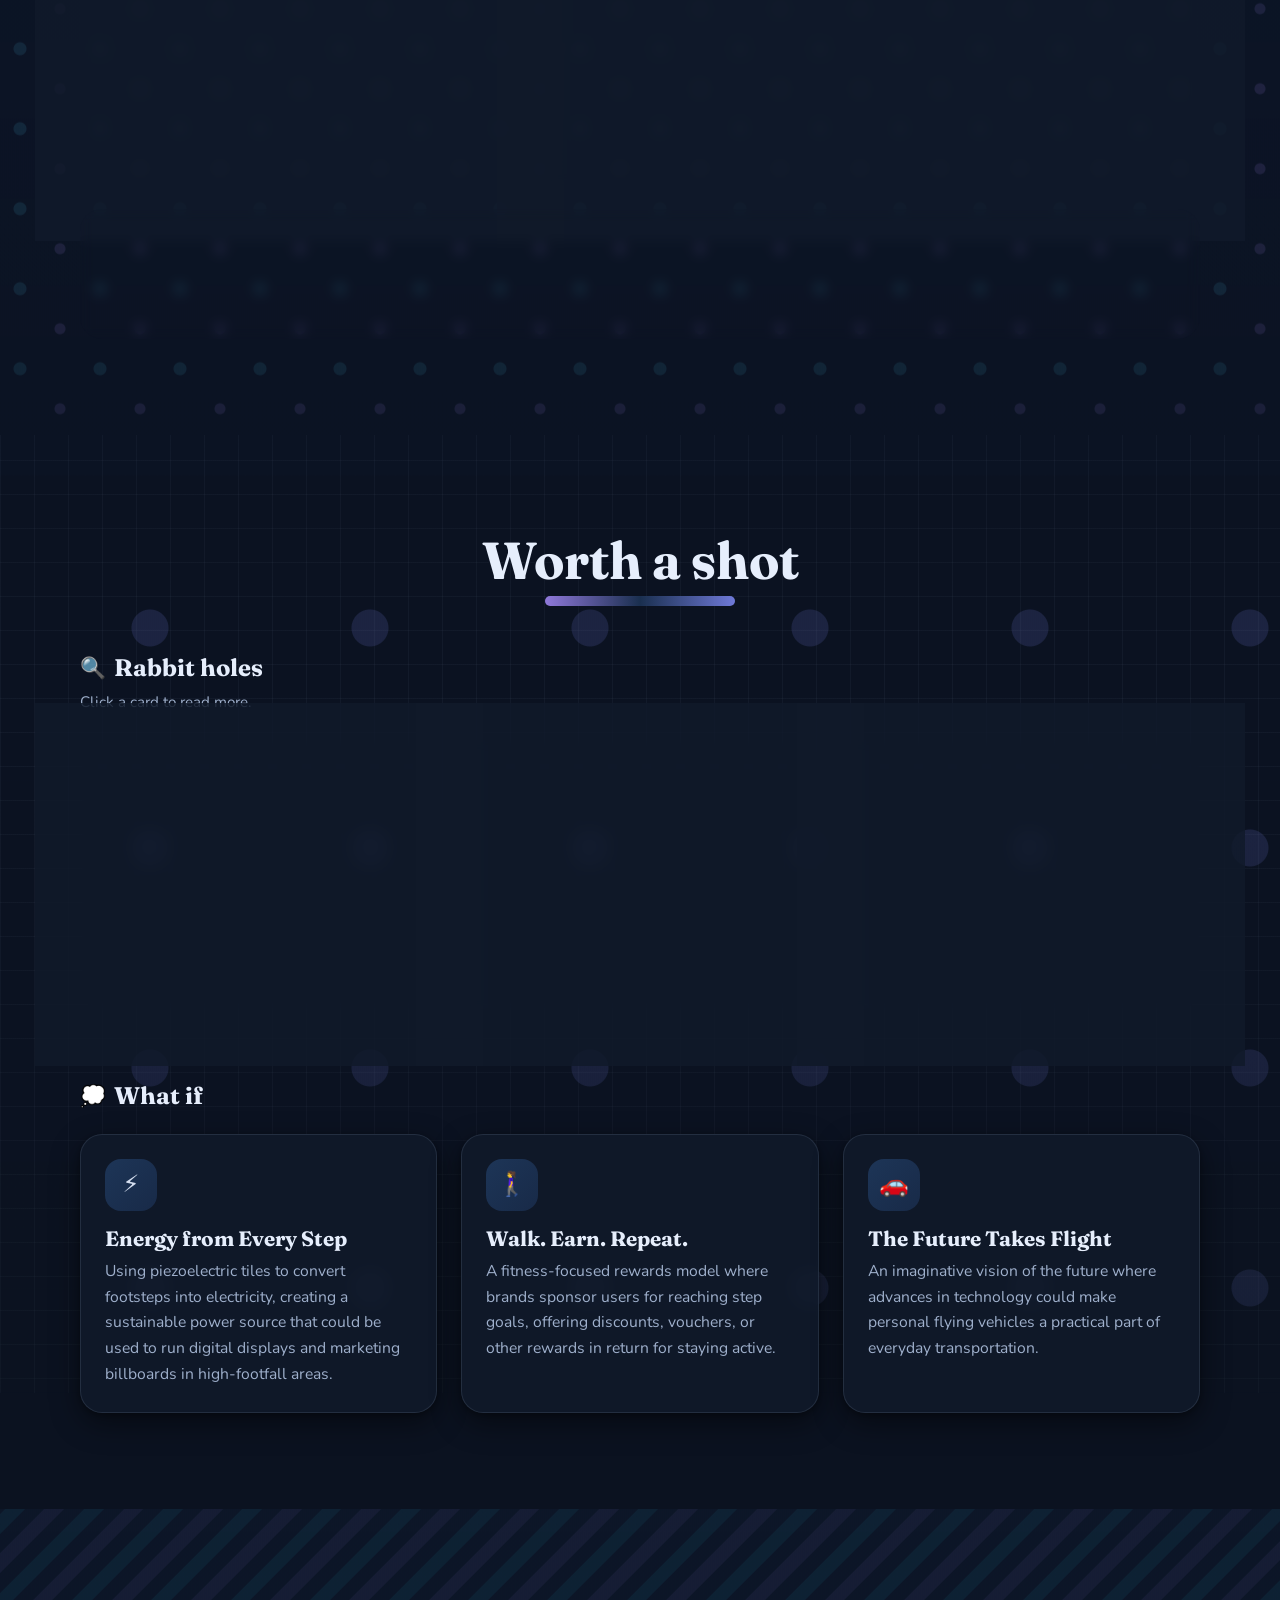
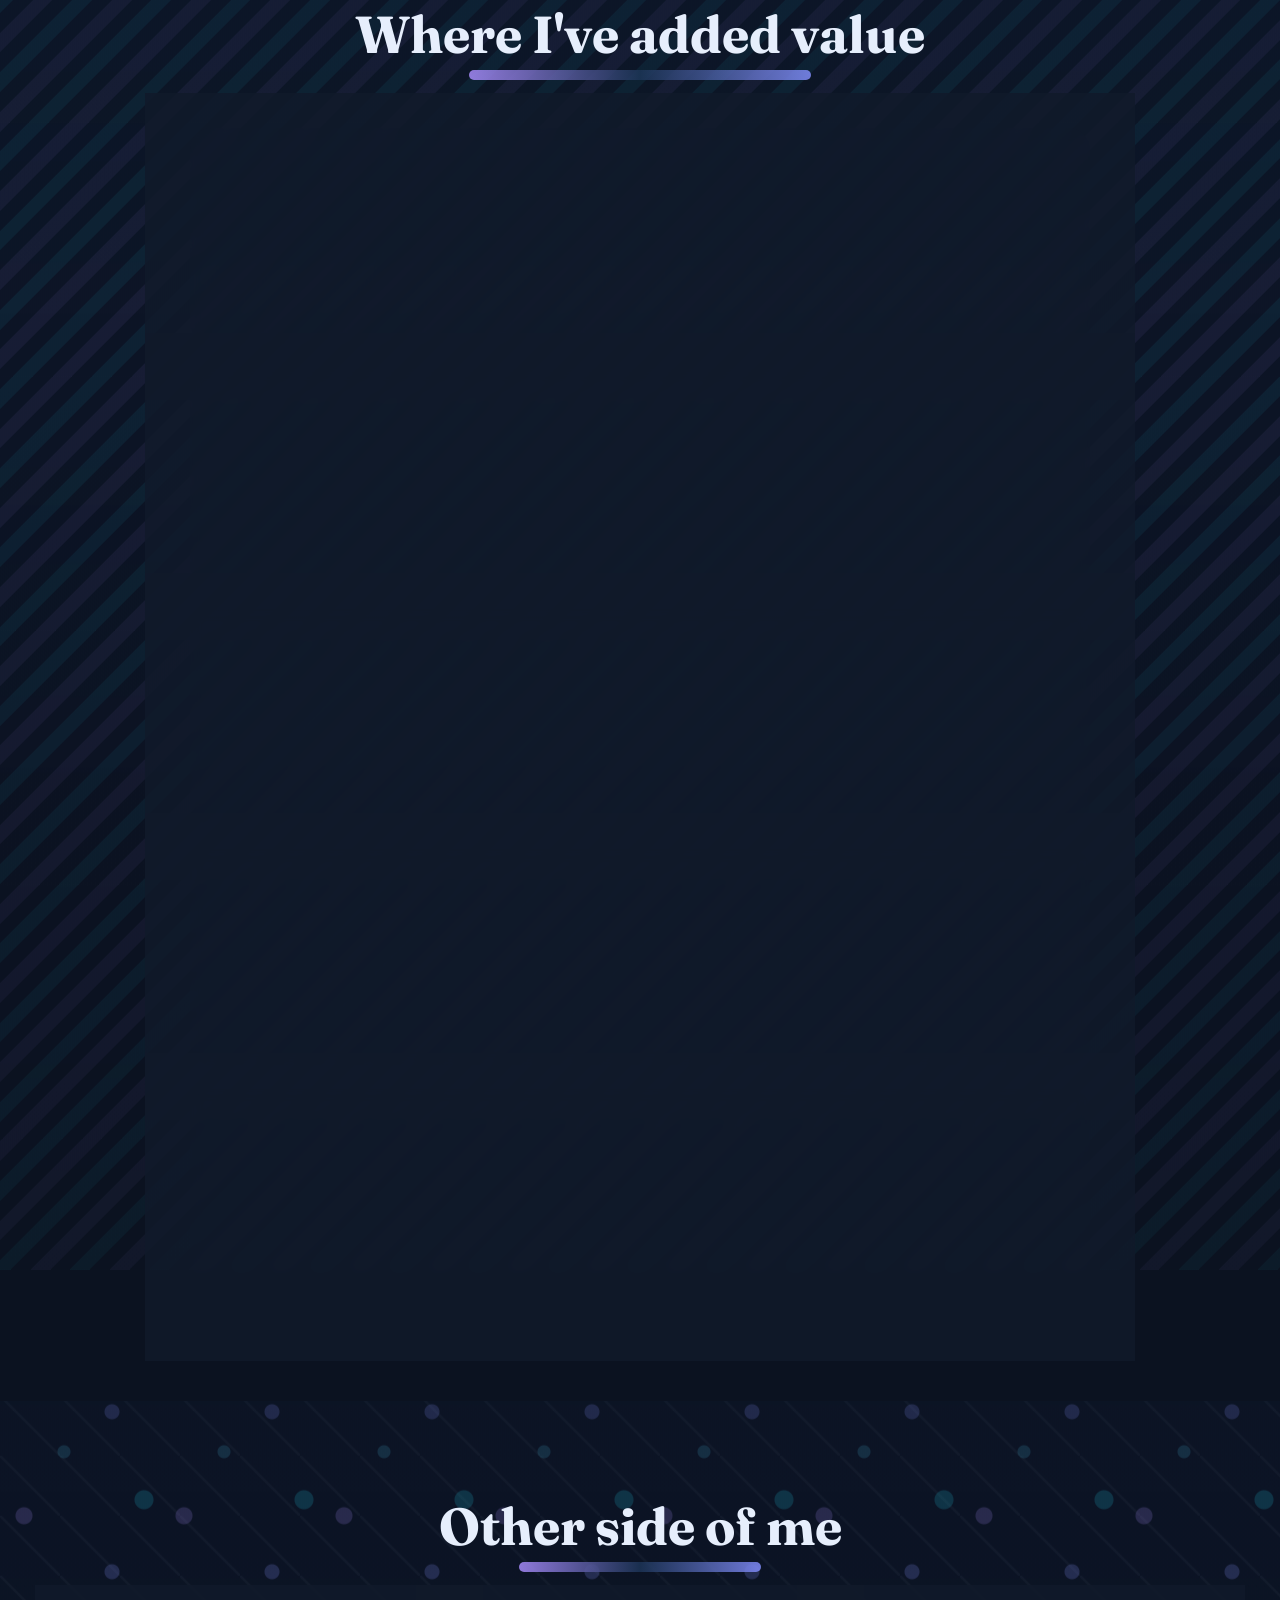
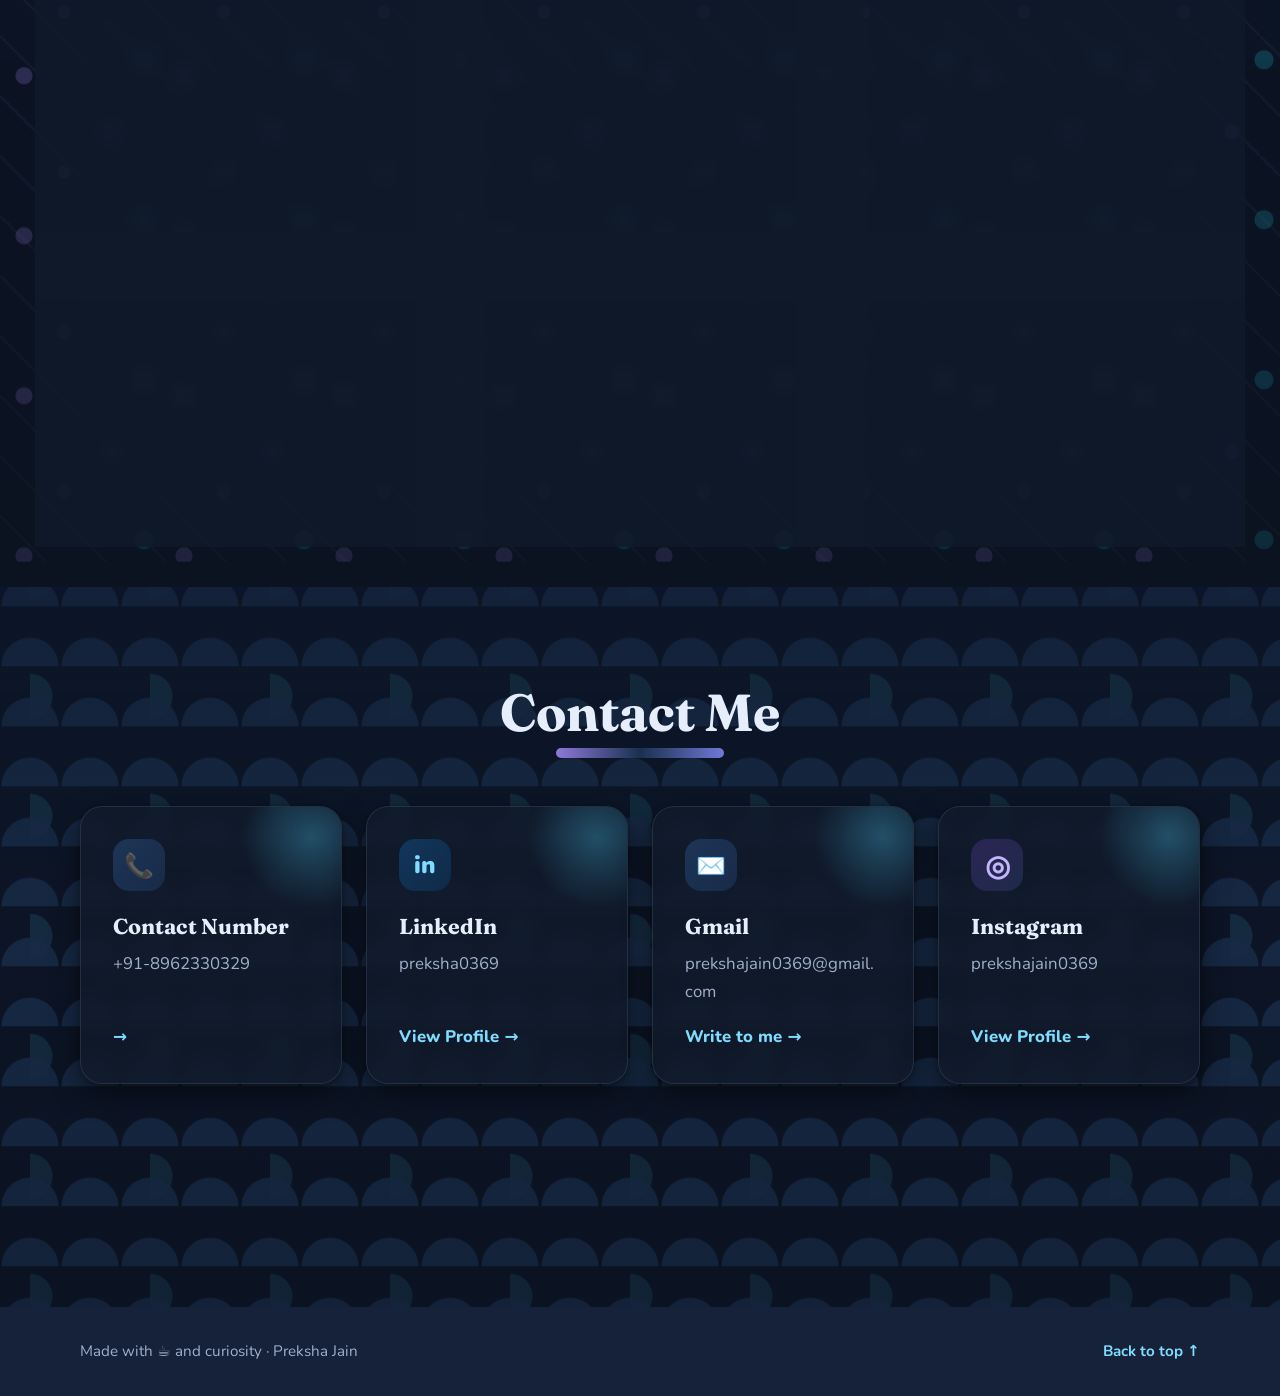
==== commit 2ad009b9: "Change h3 to h2 for hero eyebrow heading" ====
--- a/index.html
+++ b/index.html
@@ -56,7 +56,7 @@
       </div>
 
       <div class="hero__content container">
-        <h3 class="hero__eyebrow">Hello, I’m</h3>
+        <h2 class="hero__eyebrow">Hello, I’m</h2>
         <h1 class="hero__title" id="hero-title">Preksha Jain</h1>
         <p class="hero__intro">
           <!-- [ADD SHORT INTRODUCTION] -->
